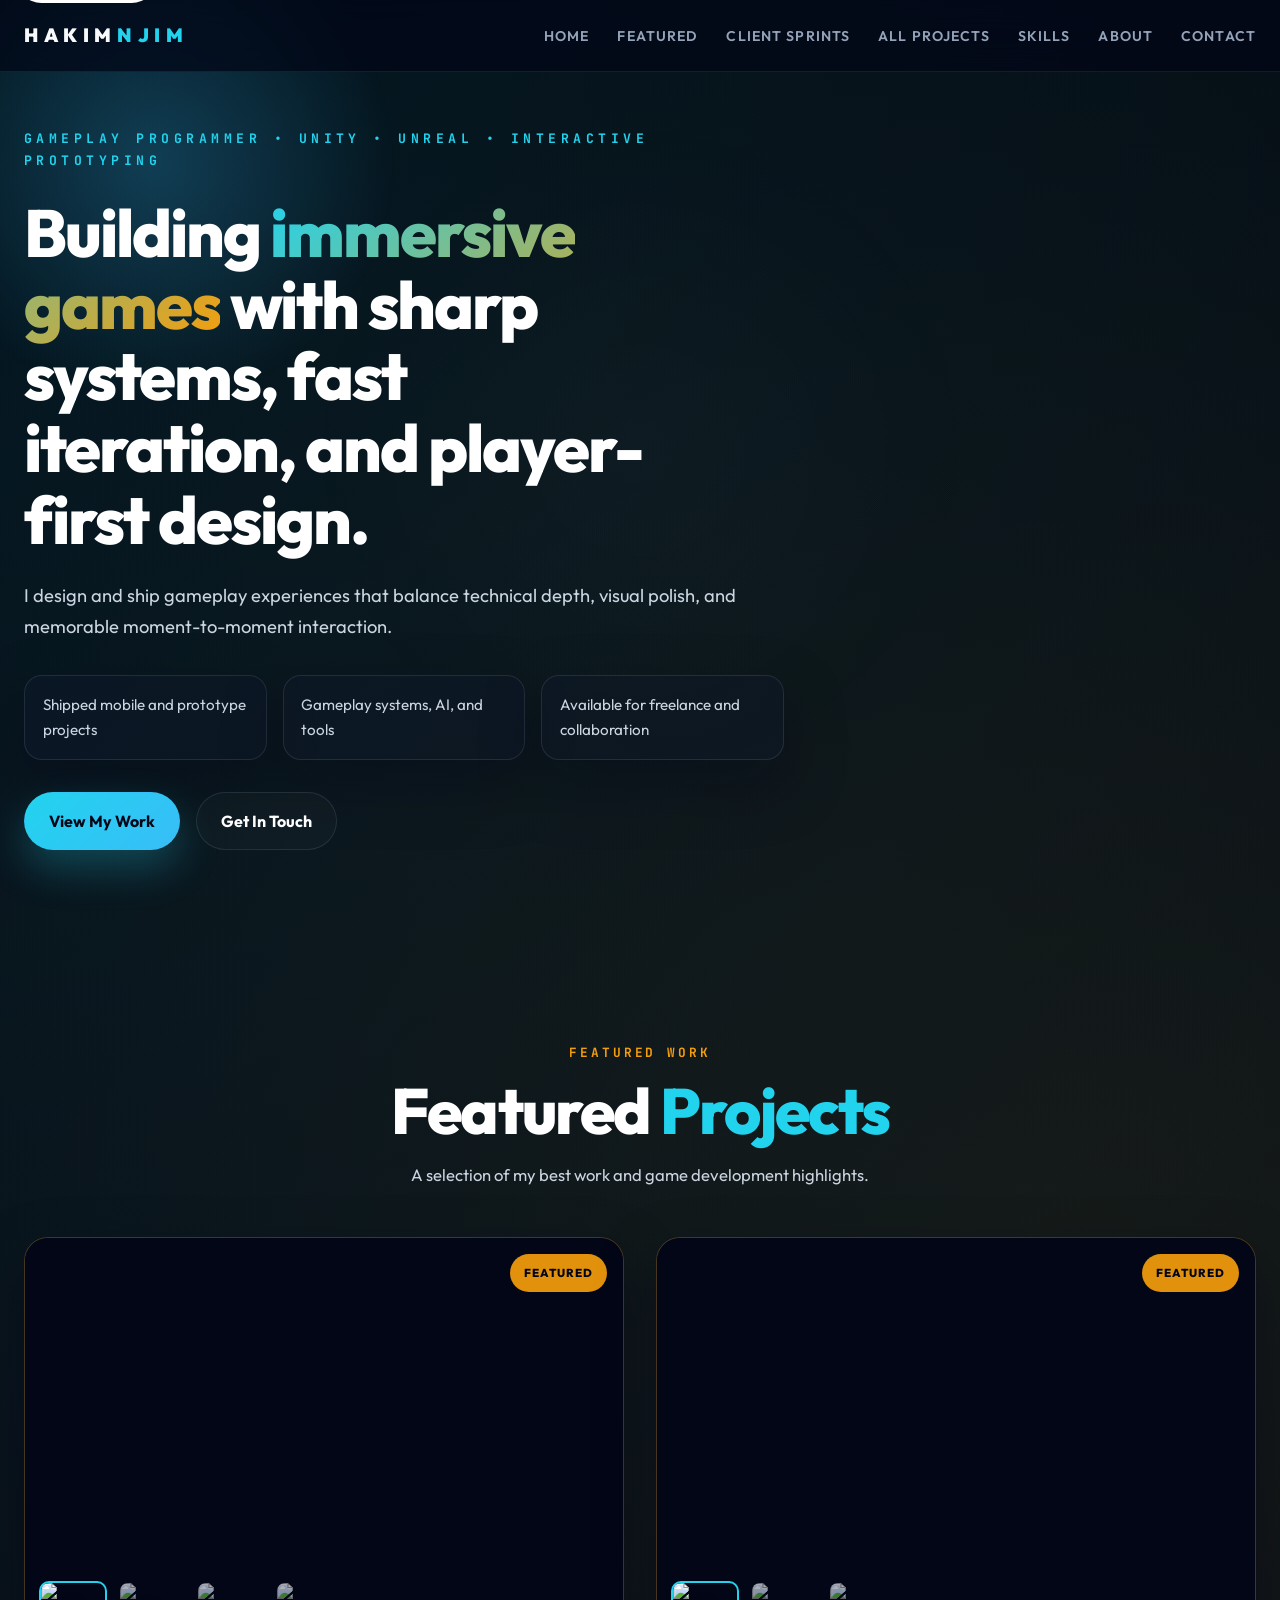
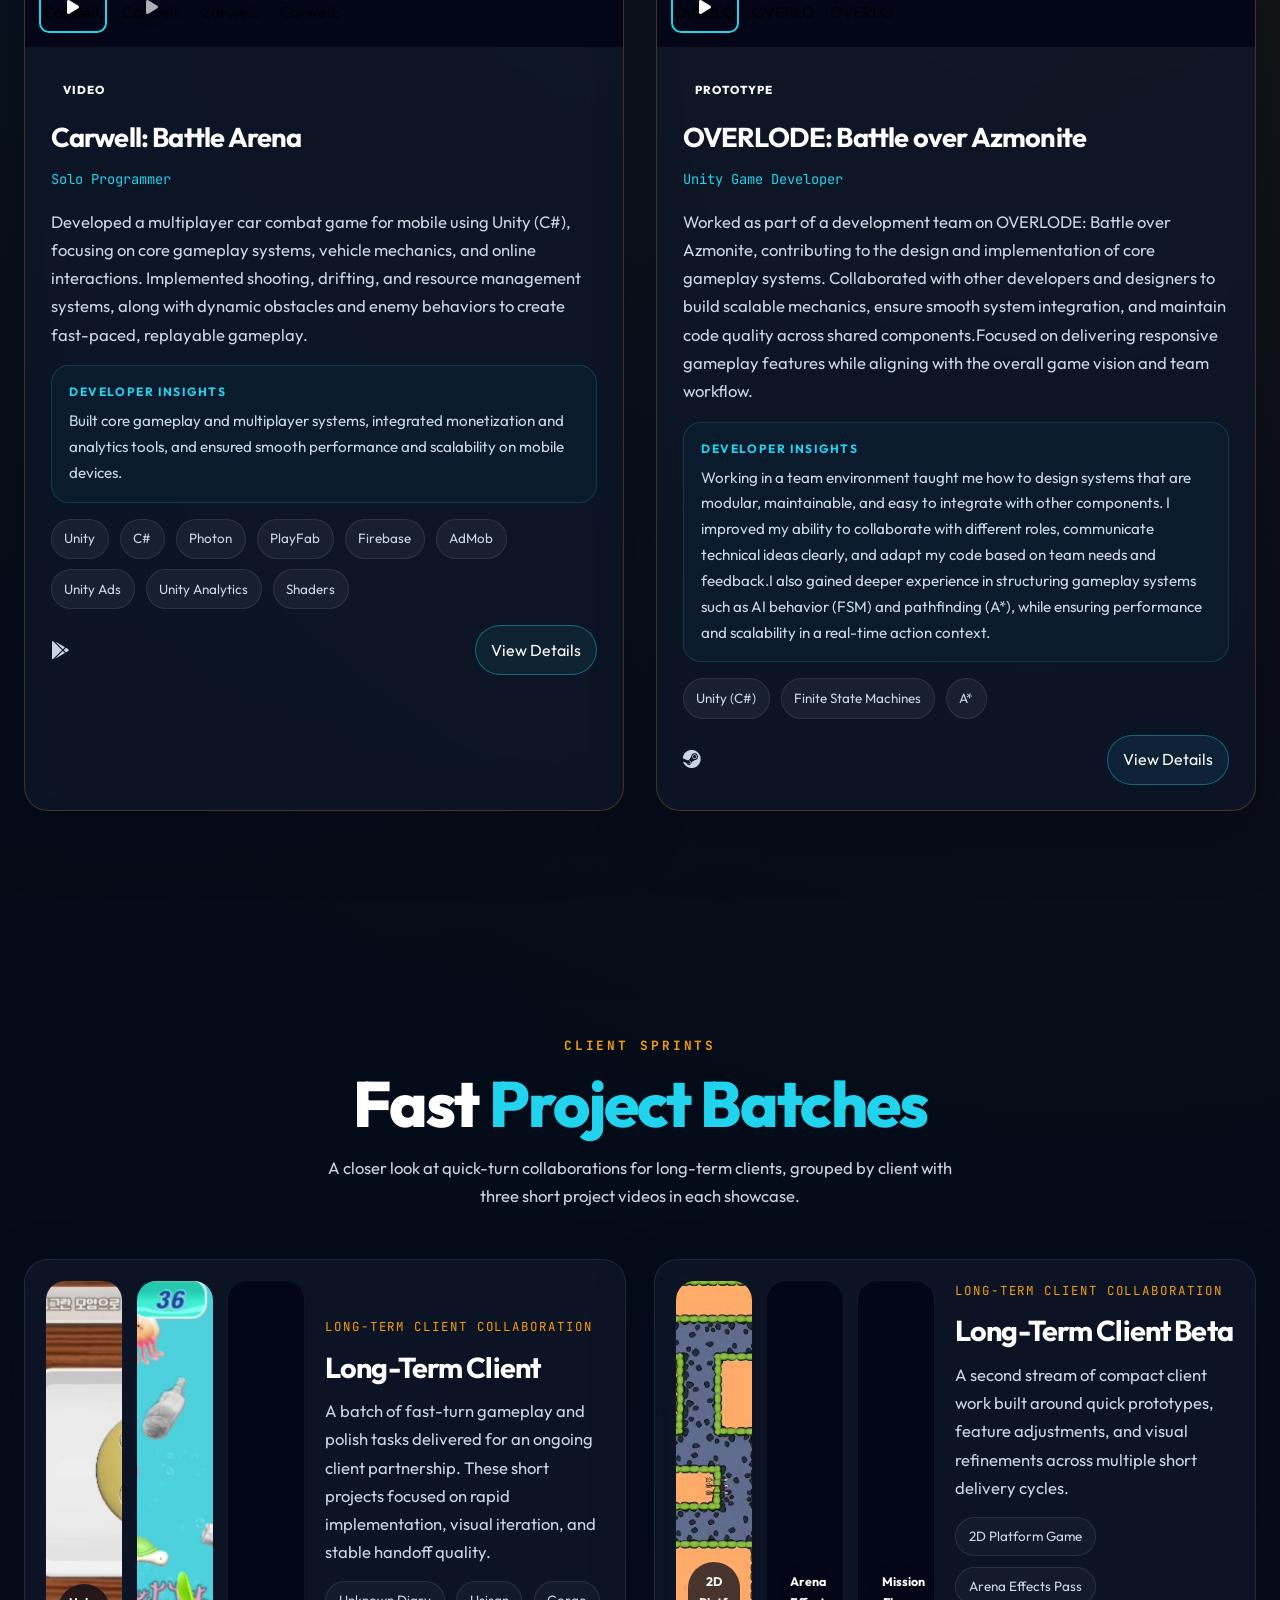
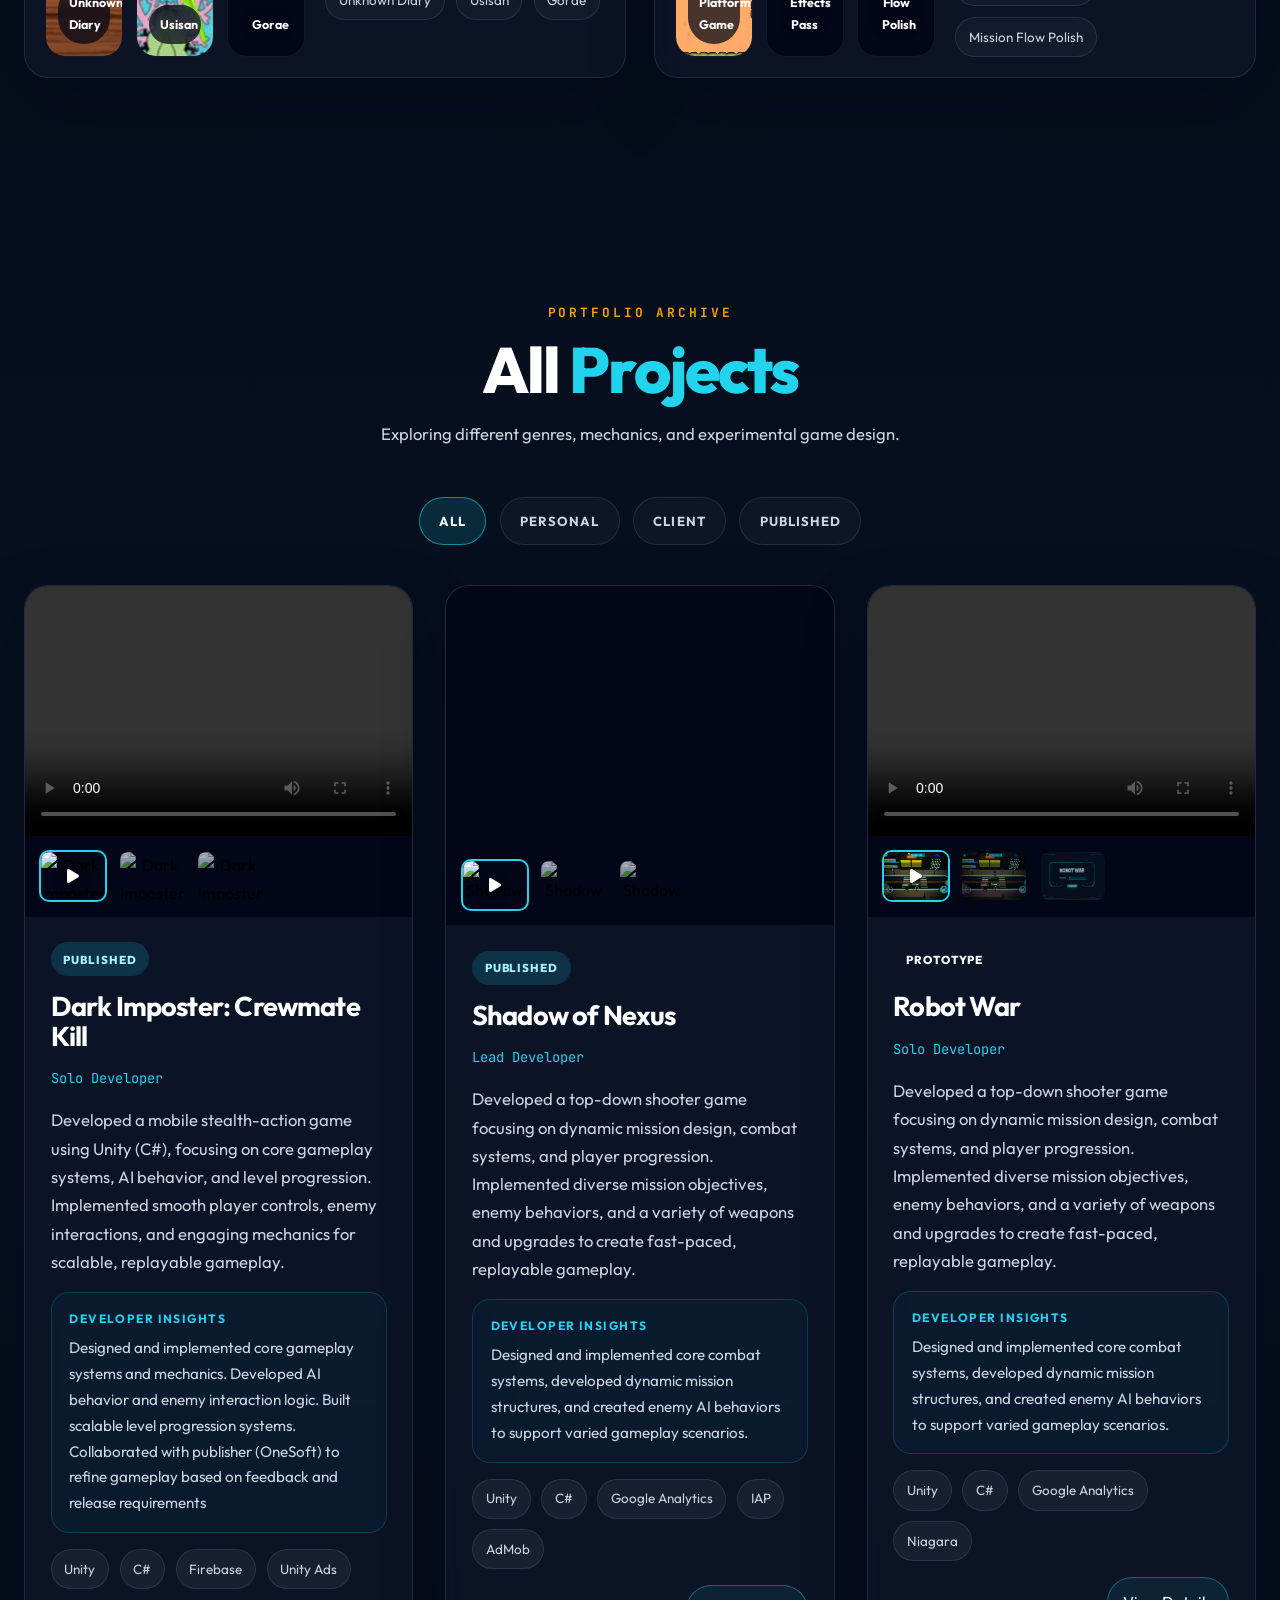
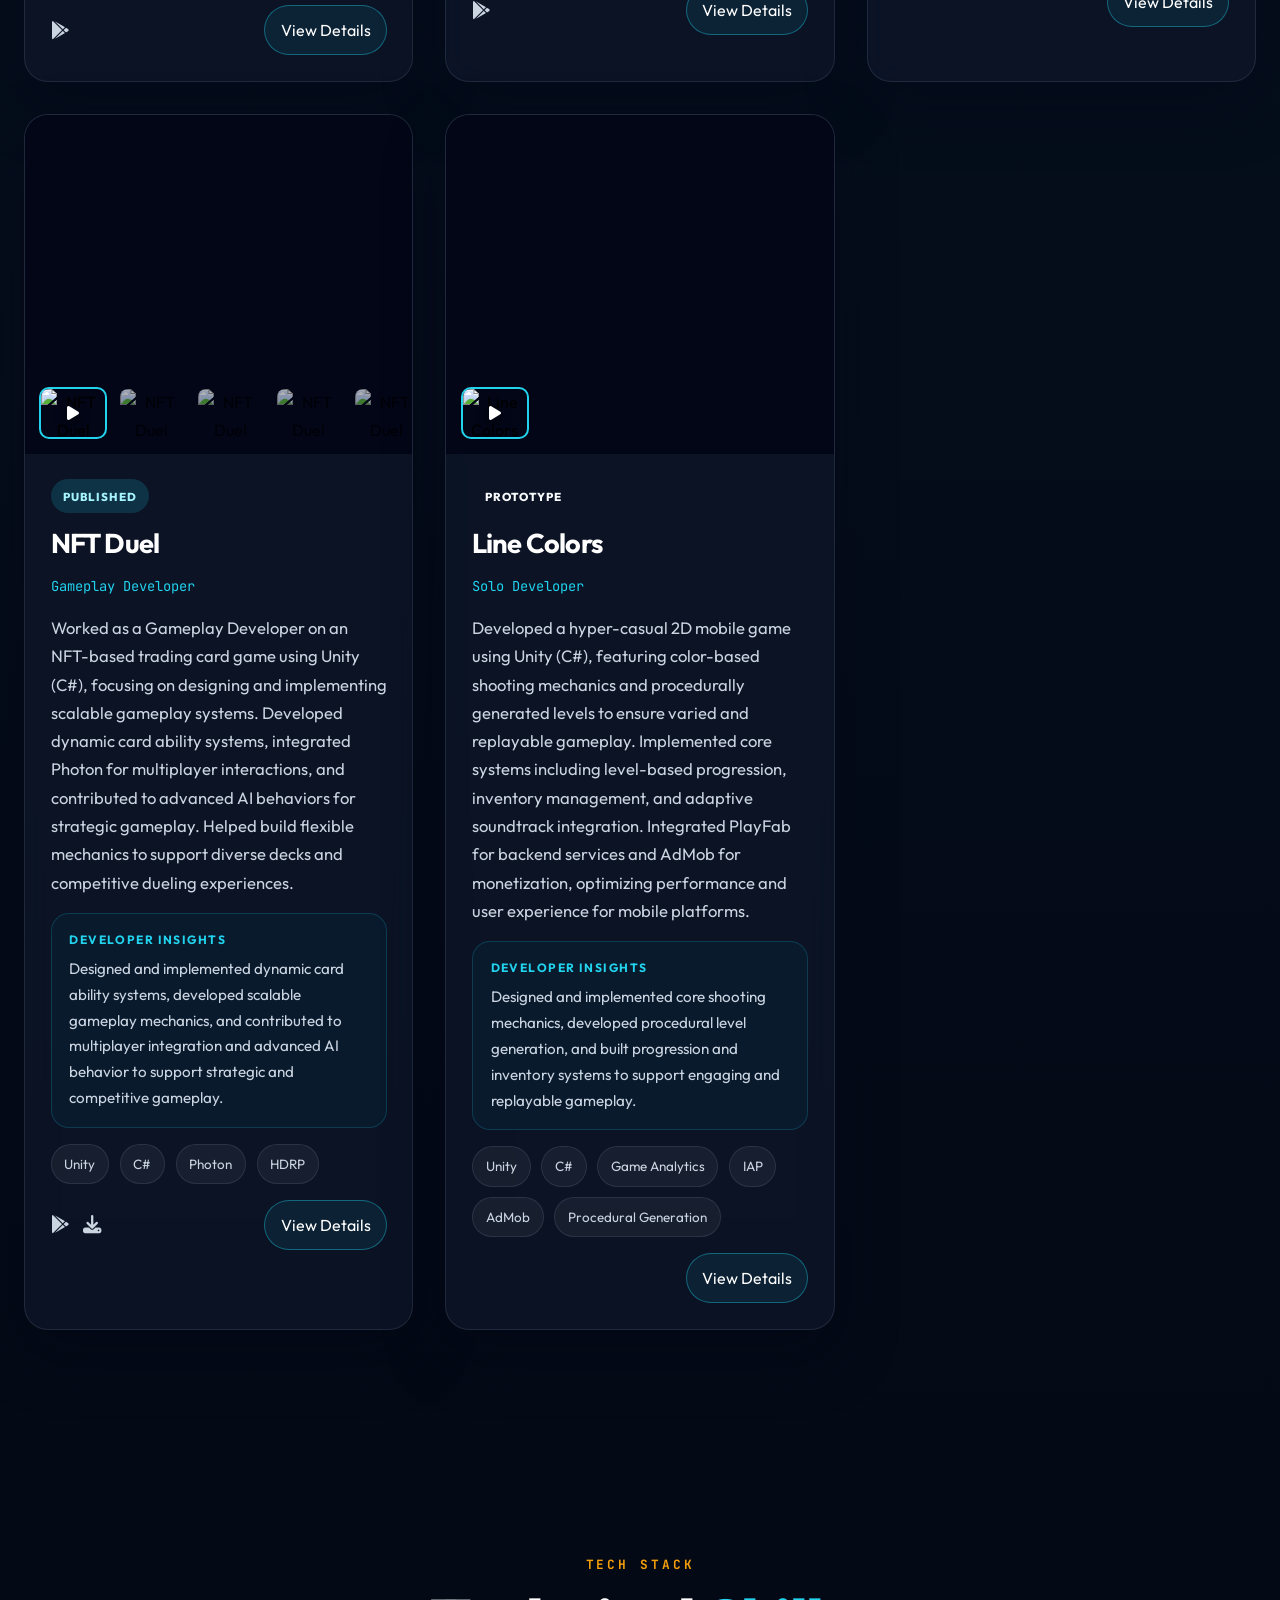
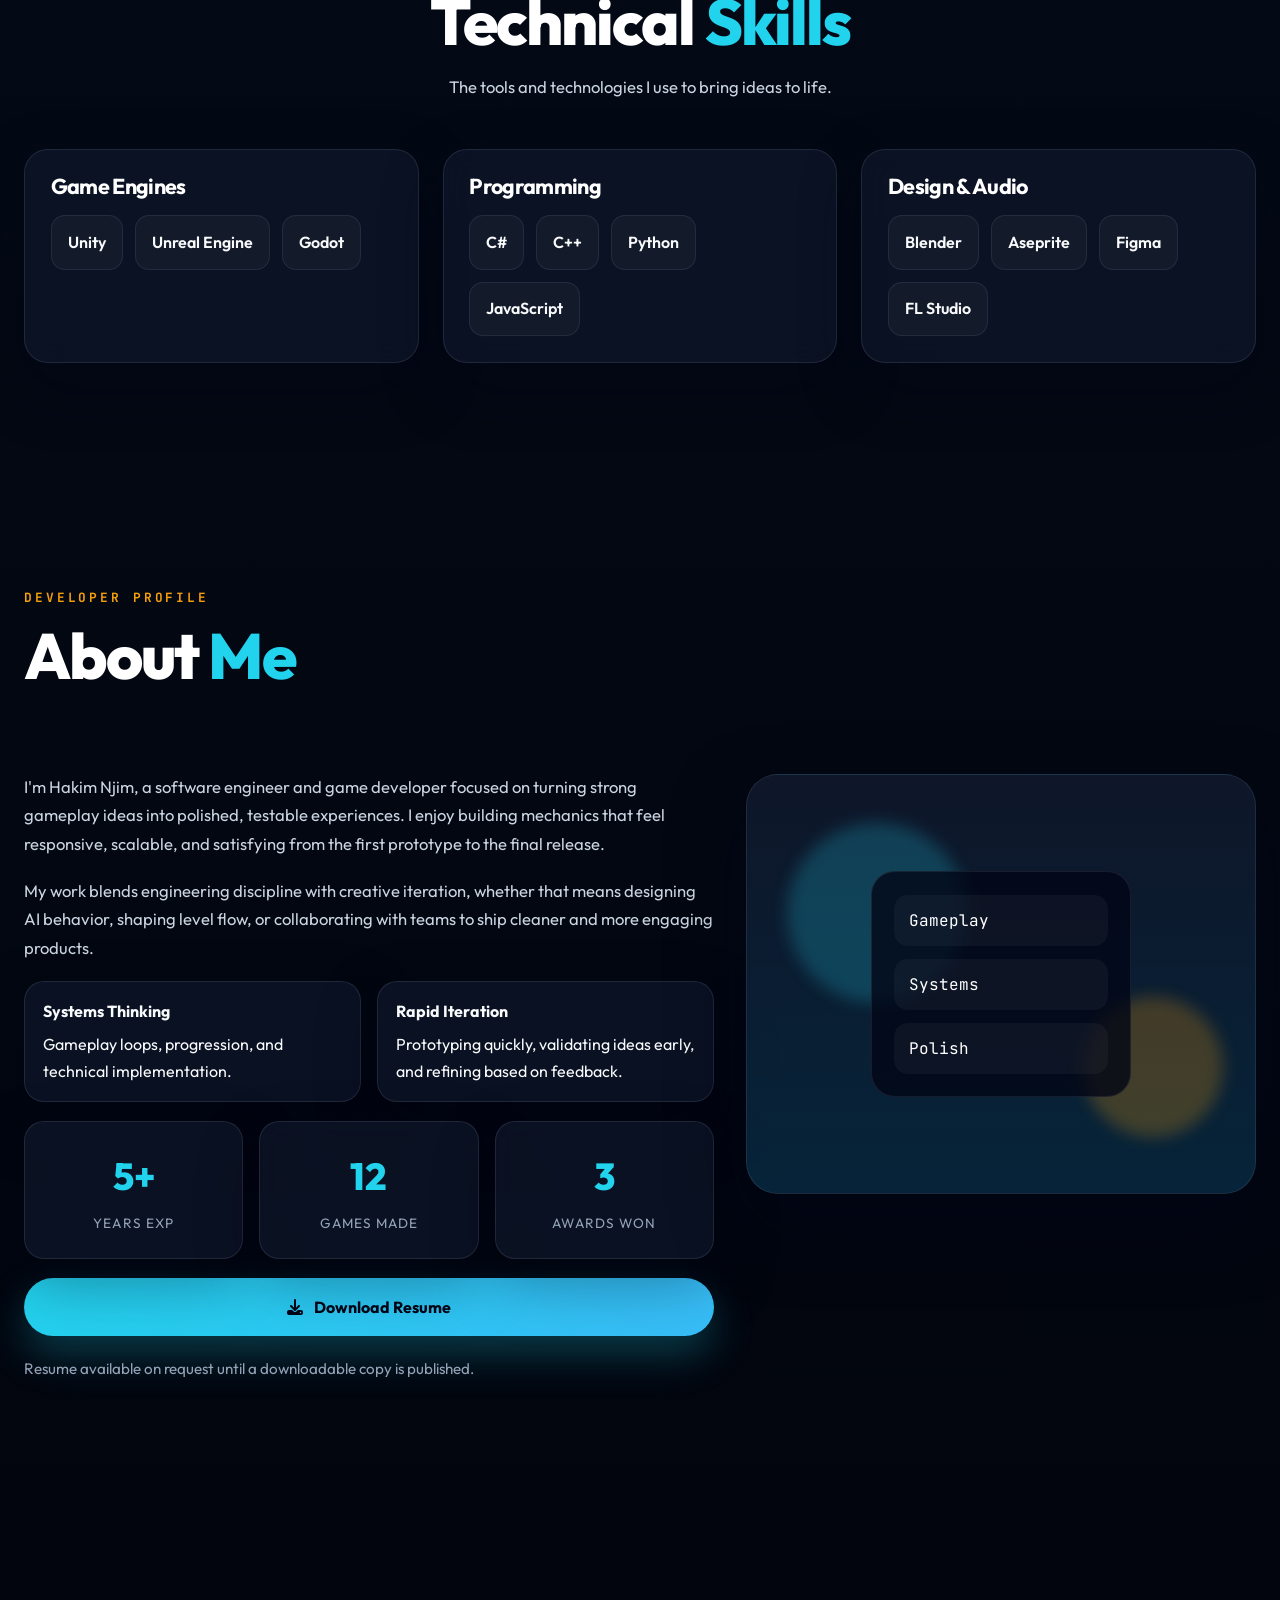
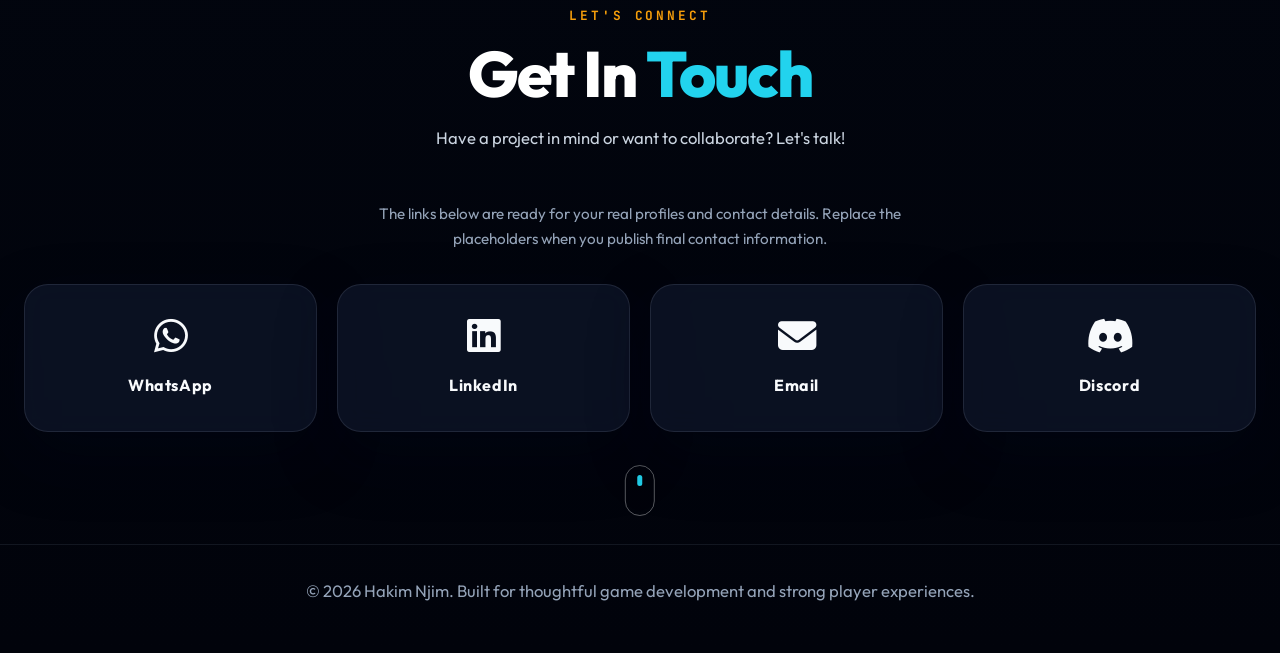
==== index.html @ 31997319 "update" ====
<!DOCTYPE html>
<html lang="en">
<head>
    <meta charset="UTF-8">
    <meta name="viewport" content="width=device-width, initial-scale=1.0">
    <meta name="description" content="Portfolio of Hakim Njim, a game developer building immersive gameplay systems, polished prototypes, and shipped interactive experiences.">
    <meta name="keywords" content="Hakim Njim, game developer, Unity developer, Unreal developer, gameplay programmer, indie game portfolio">
    <meta name="author" content="Hakim Njim">
    <meta name="robots" content="index, follow">
    <meta name="theme-color" content="#020617">
    <link rel="canonical" href="https://hakimnjim.github.io/">
    <meta property="og:type" content="website">
    <meta property="og:title" content="Hakim Njim | Game Developer Portfolio">
    <meta property="og:description" content="Explore featured games, technical skills, and interactive projects built by Hakim Njim.">
    <meta property="og:url" content="https://hakimnjim.github.io/">
    <meta property="og:site_name" content="Hakim Njim Portfolio">
    <meta name="twitter:card" content="summary_large_image">
    <meta name="twitter:title" content="Hakim Njim | Game Developer Portfolio">
    <meta name="twitter:description" content="Game development portfolio featuring shipped projects, technical skills, and gameplay-focused work.">
    <title>Hakim Njim | Game Developer Portfolio</title>

    <link rel="preconnect" href="https://fonts.googleapis.com">
    <link rel="preconnect" href="https://fonts.gstatic.com" crossorigin>
    <link href="https://fonts.googleapis.com/css2?family=Outfit:wght@300;400;600;800&family=JetBrains+Mono:wght@400;700&display=swap" rel="stylesheet">
    <link rel="stylesheet" href="https://cdnjs.cloudflare.com/ajax/libs/font-awesome/6.4.0/css/all.min.css">
    <link rel="stylesheet" href="style.css">
</head>
<body class="dark-theme">
    <a href="#main-content" class="skip-link">Skip to content</a>

    <header class="site-header">
        <nav class="navbar" aria-label="Primary">
            <div class="container">
                <a href="#hero" class="logo" aria-label="Hakim Njim home">HAKIM<span>NJIM</span></a>
                <ul class="nav-links" id="primary-navigation">
                    <li><a href="#hero">Home</a></li>
                <li><a href="#featured">Featured</a></li>
                <li><a href="#small-projects">Client Sprints</a></li>
                <li><a href="#projects">All Projects</a></li>
                <li><a href="#skills">Skills</a></li>
                <li><a href="#about">About</a></li>
                    <li><a href="#contact">Contact</a></li>
                </ul>
                <button class="menu-toggle" type="button" aria-expanded="false" aria-controls="primary-navigation" aria-label="Toggle navigation">
                    <i class="fas fa-bars"></i>
                </button>
            </div>
        </nav>
    </header>

    <main id="main-content">
        <section id="hero" class="hero-section" aria-labelledby="hero-title">
            <div class="container">
                <div class="hero-content">
                    <p class="subtitle">Gameplay Programmer • Unity • Unreal • Interactive Prototyping</p>
                    <h1 id="hero-title" class="title">Building <span class="highlight">immersive games</span> with sharp systems, fast iteration, and player-first design.</h1>
                    <p class="description">I design and ship gameplay experiences that balance technical depth, visual polish, and memorable moment-to-moment interaction.</p>
                    <ul class="hero-meta" aria-label="Quick highlights">
                        <li>Shipped mobile and prototype projects</li>
                        <li>Gameplay systems, AI, and tools</li>
                        <li>Available for freelance and collaboration</li>
                    </ul>
                    <div class="hero-btns">
                        <a href="#projects" class="btn btn-primary">View My Work</a>
                        <a href="#contact" class="btn btn-secondary">Get In Touch</a>
                    </div>
                </div>
            </div>
            <div class="scroll-indicator" aria-hidden="true">
                <div class="mouse"></div>
            </div>
        </section>

        <section id="featured" class="featured-section section-padding" aria-labelledby="featured-title">
            <div class="container">
                <div class="section-header">
                    <p class="section-kicker">Featured Work</p>
                    <h2 id="featured-title" class="section-title">Featured <span>Projects</span></h2>
                    <p class="section-subtitle">A selection of my best work and game development highlights.</p>
                </div>
                <div id="featured-container" class="projects-grid" aria-live="polite">
                    <!-- Featured projects will be rendered here by JS -->
                </div>
            </div>
        </section>

        <section id="small-projects" class="small-projects-section section-padding" aria-labelledby="small-projects-title">
            <div class="container">
                <div class="section-header">
                    <p class="section-kicker">Client Sprints</p>
                    <h2 id="small-projects-title" class="section-title">Fast <span>Project Batches</span></h2>
                    <p class="section-subtitle">A closer look at quick-turn collaborations for long-term clients, grouped by client with three short project videos in each showcase.</p>
                </div>
                <div id="small-projects-container" class="small-projects-grid" aria-live="polite">
                    <!-- Small project groups will be rendered here by JS -->
                </div>
            </div>
        </section>

        <section id="projects" class="all-projects-section section-padding" aria-labelledby="projects-title">
            <div class="container">
                <div class="section-header">
                    <p class="section-kicker">Portfolio Archive</p>
                    <h2 id="projects-title" class="section-title">All <span>Projects</span></h2>
                    <p class="section-subtitle">Exploring different genres, mechanics, and experimental game design.</p>
                </div>

                <div class="filter-controls" role="toolbar" aria-label="Project filters">
                    <button class="filter-btn active" type="button" data-filter="all" aria-pressed="true">All</button>
                    <button class="filter-btn" type="button" data-filter="personal" aria-pressed="false">Personal</button>
                    <button class="filter-btn" type="button" data-filter="client" aria-pressed="false">Client</button>
                    <button class="filter-btn" type="button" data-filter="published" aria-pressed="false">Published</button>
                </div>

                <div id="all-projects-container" class="projects-grid" aria-live="polite">
                    <!-- All projects will be rendered here by JS -->
                </div>
            </div>
        </section>

        <section id="skills" class="skills-section section-padding" aria-labelledby="skills-title">
            <div class="container">
                <div class="section-header">
                    <p class="section-kicker">Tech Stack</p>
                    <h2 id="skills-title" class="section-title">Technical <span>Skills</span></h2>
                    <p class="section-subtitle">The tools and technologies I use to bring ideas to life.</p>
                </div>
                <div class="skills-grid">
                    <div class="skill-category">
                        <h3>Game Engines</h3>
                        <div class="skill-items">
                            <div class="skill-item">Unity</div>
                            <div class="skill-item">Unreal Engine</div>
                            <div class="skill-item">Godot</div>
                        </div>
                    </div>
                    <div class="skill-category">
                        <h3>Programming</h3>
                        <div class="skill-items">
                            <div class="skill-item">C#</div>
                            <div class="skill-item">C++</div>
                            <div class="skill-item">Python</div>
                            <div class="skill-item">JavaScript</div>
                        </div>
                    </div>
                    <div class="skill-category">
                        <h3>Design & Audio</h3>
                        <div class="skill-items">
                            <div class="skill-item">Blender</div>
                            <div class="skill-item">Aseprite</div>
                            <div class="skill-item">Figma</div>
                            <div class="skill-item">FL Studio</div>
                        </div>
                    </div>
                </div>
            </div>
        </section>

        <section id="about" class="about-section section-padding" aria-labelledby="about-title">
            <div class="container">
                <div class="about-wrapper">
                    <div class="about-content">
                        <div class="section-header left-align">
                            <p class="section-kicker">Developer Profile</p>
                            <h2 id="about-title" class="section-title">About <span>Me</span></h2>
                        </div>
                        <p>I'm Hakim Njim, a software engineer and game developer focused on turning strong gameplay ideas into polished, testable experiences. I enjoy building mechanics that feel responsive, scalable, and satisfying from the first prototype to the final release.</p>
                        <p>My work blends engineering discipline with creative iteration, whether that means designing AI behavior, shaping level flow, or collaborating with teams to ship cleaner and more engaging products.</p>
                        <div class="about-highlights" aria-label="Core strengths">
                            <div class="about-highlight">
                                <strong>Systems Thinking</strong>
                                <span>Gameplay loops, progression, and technical implementation.</span>
                            </div>
                            <div class="about-highlight">
                                <strong>Rapid Iteration</strong>
                                <span>Prototyping quickly, validating ideas early, and refining based on feedback.</span>
                            </div>
                        </div>
                        <div class="about-stats">
                            <div class="stat-item">
                                <span class="stat-number">5+</span>
                                <span class="stat-label">Years Exp</span>
                            </div>
                            <div class="stat-item">
                                <span class="stat-number">12</span>
                                <span class="stat-label">Games Made</span>
                            </div>
                            <div class="stat-item">
                                <span class="stat-number">3</span>
                                <span class="stat-label">Awards Won</span>
                            </div>
                        </div>
                        <a href="#contact" class="btn btn-primary resume-btn">
                            <i class="fas fa-download"></i> Download Resume
                        </a>
                        <p class="resume-note">Resume available on request until a downloadable copy is published.</p>
                    </div>
                    <div class="about-image">
                        <div class="image-frame">
                            <div class="placeholder-img" role="img" aria-label="Abstract illustration representing Hakim Njim's game development process">
                                <div class="placeholder-orb orb-one"></div>
                                <div class="placeholder-orb orb-two"></div>
                                <div class="placeholder-panel">
                                    <span>Gameplay</span>
                                    <span>Systems</span>
                                    <span>Polish</span>
                                </div>
                            </div>
                        </div>
                    </div>
                </div>
            </div>
        </section>

        <section id="contact" class="contact-section section-padding" aria-labelledby="contact-title">
            <div class="container">
                <div class="section-header">
                    <p class="section-kicker">Let's Connect</p>
                    <h2 id="contact-title" class="section-title">Get In <span>Touch</span></h2>
                    <p class="section-subtitle">Have a project in mind or want to collaborate? Let's talk!</p>
                </div>
                <p class="contact-intro">The links below are ready for your real profiles and contact details. Replace the placeholders when you publish final contact information.</p>
                <div class="contact-links">
                    <a href="https://wa.me/yournumber" target="_blank" rel="noopener noreferrer" class="contact-card whatsapp" aria-label="Open WhatsApp profile placeholder">
                        <i class="fab fa-whatsapp"></i>
                        <span>WhatsApp</span>
                    </a>
                    <a href="https://linkedin.com/in/yourusername" target="_blank" rel="noopener noreferrer" class="contact-card linkedin" aria-label="Open LinkedIn profile placeholder">
                        <i class="fab fa-linkedin"></i>
                        <span>LinkedIn</span>
                    </a>
                    <a href="mailto:your.email@example.com" class="contact-card email" aria-label="Send email to placeholder address">
                        <i class="fas fa-envelope"></i>
                        <span>Email</span>
                    </a>
                    <a href="https://discordapp.com/users/yourid" target="_blank" rel="noopener noreferrer" class="contact-card discord" aria-label="Open Discord profile placeholder">
                        <i class="fab fa-discord"></i>
                        <span>Discord</span>
                    </a>
                </div>
            </div>
        </section>
    </main>

    <footer class="footer">
        <div class="container">
            <p>&copy; 2026 Hakim Njim. Built for thoughtful game development and strong player experiences.</p>
        </div>
    </footer>

    <script type="application/ld+json">
        {
            "@context": "https://schema.org",
            "@type": "Person",
            "name": "Hakim Njim",
            "jobTitle": "Game Developer",
            "url": "https://hakimnjim.github.io/",
            "knowsAbout": [
                "Game Development",
                "Gameplay Programming",
                "Unity",
                "Unreal Engine",
                "Prototyping"
            ]
        }
    </script>
    <script src="script.js"></script>
</body>
</html>
---- style.css ----
:root {
    --bg-color: #020617;
    --bg-elevated: rgba(15, 23, 42, 0.88);
    --surface-color: rgba(15, 23, 42, 0.72);
    --surface-strong: rgba(30, 41, 59, 0.82);
    --card-border: rgba(148, 163, 184, 0.16);
    --text-primary: #f8fafc;
    --text-secondary: #cbd5e1;
    --text-muted: #94a3b8;
    --accent-blue: #38bdf8;
    --accent-cyan: #22d3ee;
    --accent-gold: #f59e0b;
    --shadow-soft: 0 24px 60px rgba(2, 6, 23, 0.35);
    --shadow-strong: 0 30px 70px rgba(2, 6, 23, 0.55);
    --transition: all 0.35s ease;
    --card-radius: 24px;
    --content-width: 1240px;
}

* {
    margin: 0;
    padding: 0;
    box-sizing: border-box;
}

html {
    scroll-behavior: smooth;
    font-size: 16px;
}

body {
    font-family: "Outfit", sans-serif;
    color: var(--text-primary);
    background:
        radial-gradient(circle at top left, rgba(34, 211, 238, 0.1), transparent 30%),
        radial-gradient(circle at 85% 15%, rgba(245, 158, 11, 0.08), transparent 20%),
        linear-gradient(180deg, #01030b 0%, #06101f 46%, #01030b 100%);
    line-height: 1.7;
    overflow-x: hidden;
    -webkit-font-smoothing: antialiased;
    position: relative;
}

body::before {
    content: "";
    position: fixed;
    inset: 0;
    background:
        radial-gradient(circle at var(--mouse-x, 12%) var(--mouse-y, 18%), rgba(56, 189, 248, 0.24), transparent 18%),
        radial-gradient(circle at center, rgba(255, 255, 255, 0.02), transparent 45%);
    pointer-events: none;
    z-index: 0;
    transition: background 0.12s ease-out;
}

.site-header,
main,
.footer {
    position: relative;
    z-index: 1;
}

a,
button,
.project-card,
.contact-card {
    cursor: pointer;
}

img,
video {
    display: block;
    max-width: 100%;
}

button,
input,
textarea,
select {
    font: inherit;
}

a {
    color: inherit;
}

.skip-link {
    position: absolute;
    left: 1rem;
    top: -3rem;
    padding: 0.75rem 1rem;
    border-radius: 999px;
    background: #ffffff;
    color: #020617;
    text-decoration: none;
    font-weight: 700;
    z-index: 2000;
    transition: top 0.2s ease;
}

.skip-link:focus {
    top: 1rem;
}

.container {
    width: min(var(--content-width), calc(100% - 3rem));
    margin: 0 auto;
}

.navbar .container,
.hero-content,
.project-links,
.about-highlights {
    display: flex;
}

.navbar .container {
    align-items: center;
    justify-content: space-between;
    gap: 2rem;
}

h1,
h2,
h3,
h4 {
    color: #ffffff;
    line-height: 1.08;
    letter-spacing: -0.03em;
}

h1,
h2 {
    font-weight: 800;
}

h3,
h4 {
    font-weight: 700;
}

p {
    color: var(--text-secondary);
    font-size: 1.04rem;
}

.site-header {
    position: relative;
    z-index: 1000;
}

.navbar {
    position: fixed;
    inset: 0 0 auto;
    padding: 1.2rem 0;
    background: rgba(2, 6, 23, 0.72);
    backdrop-filter: blur(18px);
    border-bottom: 1px solid rgba(148, 163, 184, 0.12);
    transition: var(--transition);
}

.logo {
    text-decoration: none;
    font-size: 1.2rem;
    font-weight: 900;
    letter-spacing: 0.35rem;
    text-transform: uppercase;
}

.logo span {
    color: var(--accent-cyan);
}

.nav-links {
    list-style: none;
    display: flex;
    align-items: center;
    gap: 1.75rem;
}

.nav-links a {
    text-decoration: none;
    font-size: 0.88rem;
    font-weight: 600;
    text-transform: uppercase;
    letter-spacing: 0.08em;
    color: var(--text-muted);
    transition: var(--transition);
}

.nav-links a:hover,
.nav-links a:focus-visible {
    color: #ffffff;
}

.menu-toggle {
    display: none;
    border: 0;
    background: transparent;
    color: #ffffff;
    font-size: 1.3rem;
}

.section-padding {
    padding: 7rem 0;
}

.hero-section {
    min-height: 100vh;
    display: flex;
    align-items: center;
    padding: 8rem 0 5rem;
}

.hero-content {
    max-width: 760px;
    flex-direction: column;
    gap: 1.5rem;
}

.subtitle {
    font-family: "JetBrains Mono", monospace;
    font-size: 0.82rem;
    font-weight: 700;
    text-transform: uppercase;
    letter-spacing: 0.28rem;
    color: var(--accent-cyan);
}

.title {
    font-size: clamp(2.35rem, 5.2vw, 4.4rem);
    max-width: 14ch;
}

.highlight {
    background: linear-gradient(135deg, var(--accent-cyan), var(--accent-gold));
    -webkit-background-clip: text;
    -webkit-text-fill-color: transparent;
}

.description {
    max-width: 60ch;
    font-size: 1.15rem;
}

.hero-meta {
    display: grid;
    grid-template-columns: repeat(3, minmax(0, 1fr));
    gap: 1rem;
    list-style: none;
    margin-top: 0.5rem;
}

.hero-meta li {
    padding: 1rem 1.1rem;
    border-radius: 18px;
    border: 1px solid var(--card-border);
    background: rgba(15, 23, 42, 0.52);
    color: var(--text-secondary);
    font-size: 0.95rem;
    box-shadow: var(--shadow-soft);
}

.hero-btns {
    display: flex;
    flex-wrap: wrap;
    gap: 1rem;
    margin-top: 0.5rem;
}

.btn {
    display: inline-flex;
    align-items: center;
    justify-content: center;
    gap: 0.65rem;
    min-height: 3.25rem;
    padding: 0.9rem 1.5rem;
    border-radius: 999px;
    border: 1px solid transparent;
    text-decoration: none;
    font-weight: 700;
    transition: var(--transition);
}

.btn:hover,
.btn:focus-visible {
    transform: translateY(-2px);
}

.btn-primary {
    background: linear-gradient(135deg, var(--accent-cyan), var(--accent-blue));
    color: #020617;
    box-shadow: 0 18px 40px rgba(34, 211, 238, 0.26);
}

.btn-secondary {
    background: rgba(255, 255, 255, 0.02);
    border-color: var(--card-border);
    color: #ffffff;
}

.scroll-indicator {
    position: absolute;
    left: 50%;
    bottom: 1.75rem;
    transform: translateX(-50%);
}

.mouse {
    width: 1.9rem;
    height: 3.2rem;
    border: 1px solid rgba(255, 255, 255, 0.35);
    border-radius: 999px;
    position: relative;
}

.mouse::after {
    content: "";
    position: absolute;
    top: 0.6rem;
    left: 50%;
    width: 0.32rem;
    height: 0.65rem;
    border-radius: 999px;
    background: var(--accent-cyan);
    transform: translateX(-50%);
    animation: scrollPulse 1.8s infinite;
}

@keyframes scrollPulse {
    0% { opacity: 0; transform: translate(-50%, 0); }
    30% { opacity: 1; }
    100% { opacity: 0; transform: translate(-50%, 1rem); }
}

.section-header {
    max-width: 760px;
    margin: 0 auto 3rem;
    text-align: center;
}

.left-align {
    margin-left: 0;
    margin-right: 0;
    text-align: left;
}

.section-kicker {
    margin-bottom: 0.75rem;
    font-family: "JetBrains Mono", monospace;
    color: var(--accent-gold);
    text-transform: uppercase;
    letter-spacing: 0.18rem;
    font-size: 0.8rem;
    font-weight: 700;
}

.section-title {
    font-size: clamp(2.3rem, 5vw, 4rem);
    margin-bottom: 1rem;
}

.section-title span {
    color: var(--accent-cyan);
}

.section-subtitle,
.contact-intro,
.resume-note {
    max-width: 60ch;
    margin: 0 auto;
}

.left-align .section-subtitle,
.left-align .section-kicker {
    margin-left: 0;
}

.filter-controls {
    display: flex;
    flex-wrap: wrap;
    justify-content: center;
    gap: 0.85rem;
    margin-bottom: 2.5rem;
}

.filter-btn {
    border: 1px solid var(--card-border);
    border-radius: 999px;
    padding: 0.75rem 1.2rem;
    background: rgba(255, 255, 255, 0.03);
    color: var(--text-secondary);
    text-transform: uppercase;
    letter-spacing: 0.08em;
    font-size: 0.82rem;
    font-weight: 700;
    transition: var(--transition);
}

.filter-btn:hover,
.filter-btn:focus-visible,
.filter-btn.active {
    background: rgba(34, 211, 238, 0.14);
    border-color: rgba(34, 211, 238, 0.55);
    color: #ffffff;
}

.projects-grid {
    display: grid;
    grid-template-columns: repeat(auto-fit, minmax(300px, 1fr));
    gap: 2rem;
}

.small-projects-grid {
    display: grid;
    grid-template-columns: repeat(2, minmax(0, 1fr));
    gap: 1.75rem;
}

.project-card,
.small-project-card,
.skill-category,
.contact-card,
.stat-item,
.about-highlight {
    border: 1px solid var(--card-border);
    background: var(--surface-color);
    backdrop-filter: blur(14px);
    box-shadow: var(--shadow-soft);
}

.project-card {
    position: relative;
    border-radius: var(--card-radius);
    overflow: hidden;
    transition: var(--transition);
}

.small-project-card {
    display: grid;
    grid-template-columns: minmax(0, 1.2fr) minmax(280px, 0.8fr);
    gap: 1.25rem;
    padding: 1.25rem;
    border-radius: var(--card-radius);
    transition: var(--transition);
}

.small-project-card:hover {
    transform: translateY(-4px);
    box-shadow: var(--shadow-strong);
}

.small-project-media-grid {
    display: grid;
    grid-template-columns: repeat(3, minmax(0, 1fr));
    gap: 0.85rem;
}

.small-project-video-shell {
    position: relative;
    min-height: 280px;
    border-radius: 20px;
    overflow: hidden;
    background: #020617;
    border: 1px solid rgba(148, 163, 184, 0.1);
}

.small-project-video {
    width: 100%;
    height: 100%;
    object-fit: cover;
}

.small-project-video-title {
    position: absolute;
    left: 0.75rem;
    right: 0.75rem;
    bottom: 0.75rem;
    padding: 0.55rem 0.7rem;
    border-radius: 999px;
    background: rgba(2, 6, 23, 0.72);
    color: #ffffff;
    font-size: 0.78rem;
    font-weight: 700;
    text-align: center;
    backdrop-filter: blur(8px);
}

.small-project-video-placeholder {
    display: grid;
    place-items: center;
    color: var(--text-muted);
    padding: 1rem;
    text-align: center;
}

.small-project-copy {
    display: flex;
    flex-direction: column;
    justify-content: center;
    gap: 0.9rem;
}

.small-project-label {
    font-family: "JetBrains Mono", monospace;
    color: var(--accent-gold);
    font-size: 0.78rem;
    text-transform: uppercase;
    letter-spacing: 0.12rem;
}

.small-project-title {
    font-size: 1.8rem;
}

.small-project-description {
    color: var(--text-secondary);
}

.small-project-list {
    list-style: none;
    display: flex;
    flex-wrap: wrap;
    gap: 0.7rem;
}

.small-project-list li {
    padding: 0.45rem 0.8rem;
    border-radius: 999px;
    border: 1px solid rgba(148, 163, 184, 0.16);
    background: rgba(255, 255, 255, 0.03);
    color: var(--text-secondary);
    font-size: 0.84rem;
}

.project-card:hover {
    transform: translateY(-6px);
    box-shadow: var(--shadow-strong);
}

.project-viewer {
    background: #020617;
}

.main-display {
    position: relative;
    min-height: 250px;
    overflow: hidden;
}

.main-media-content {
    width: 100%;
    height: 100%;
    min-height: 250px;
    object-fit: cover;
    border: 0;
    transition: opacity 0.25s ease, transform 0.25s ease;
}

.media-strip {
    display: flex;
    gap: 0.65rem;
    padding: 0.9rem;
    overflow-x: auto;
    background: rgba(2, 6, 23, 0.72);
    scrollbar-width: none;
}

.media-strip::-webkit-scrollbar {
    display: none;
}

.thumb {
    position: relative;
    flex: 0 0 auto;
    width: 68px;
    height: 52px;
    padding: 0;
    border-radius: 10px;
    overflow: hidden;
    border: 2px solid transparent;
    background: transparent;
    opacity: 0.68;
    transition: var(--transition);
}

.thumb img {
    width: 100%;
    height: 100%;
    object-fit: cover;
}

.thumb:hover,
.thumb.active {
    opacity: 1;
    border-color: var(--accent-cyan);
}

.thumb-play-icon {
    position: absolute;
    inset: 50% auto auto 50%;
    transform: translate(-50%, -50%);
    color: #ffffff;
    text-shadow: 0 4px 12px rgba(0, 0, 0, 0.65);
}

.featured-badge,
.type-badge {
    display: inline-flex;
    align-items: center;
    justify-content: center;
    border-radius: 999px;
    text-transform: uppercase;
    letter-spacing: 0.08em;
    font-weight: 800;
}

.featured-badge {
    position: absolute;
    top: 1rem;
    right: 1rem;
    padding: 0.55rem 0.9rem;
    font-size: 0.72rem;
    background: rgba(245, 158, 11, 0.92);
    color: #020617;
}

.project-content {
    display: flex;
    flex-direction: column;
    gap: 1rem;
    padding: 1.6rem;
}

.type-badge {
    width: fit-content;
    padding: 0.45rem 0.8rem;
    font-size: 0.72rem;
}

.type-personal {
    color: #bfdbfe;
    background: rgba(59, 130, 246, 0.14);
}

.type-client {
    color: #fde68a;
    background: rgba(245, 158, 11, 0.16);
}

.type-published {
    color: #a5f3fc;
    background: rgba(34, 211, 238, 0.16);
}

.project-title {
    font-size: 1.7rem;
}

.project-role {
    font-family: "JetBrains Mono", monospace;
    font-size: 0.86rem;
    color: var(--accent-cyan);
}

.project-info {
    padding: 1rem 1.1rem;
    border-radius: 18px;
    border: 1px solid rgba(34, 211, 238, 0.18);
    background: rgba(8, 47, 73, 0.28);
}

.learned {
    font-size: 0.95rem;
}

.learned strong {
    display: block;
    margin-bottom: 0.35rem;
    font-size: 0.75rem;
    text-transform: uppercase;
    letter-spacing: 0.12em;
    color: var(--accent-cyan);
}

.project-tags {
    display: flex;
    flex-wrap: wrap;
    gap: 0.65rem;
}

.tag {
    padding: 0.48rem 0.8rem;
    border-radius: 999px;
    background: rgba(255, 255, 255, 0.05);
    border: 1px solid var(--card-border);
    color: var(--text-secondary);
    font-size: 0.84rem;
}

.project-links {
    align-items: center;
    justify-content: space-between;
    gap: 1rem;
    margin-top: auto;
}

.project-link-group {
    display: flex;
    align-items: center;
    gap: 0.9rem;
    flex-wrap: wrap;
}

.project-link {
    color: var(--text-secondary);
    font-size: 1.15rem;
}

.project-link:hover,
.project-link:focus-visible {
    color: #ffffff;
}

.btn-track-view {
    margin-left: auto;
    border: 1px solid rgba(34, 211, 238, 0.4);
    background: rgba(34, 211, 238, 0.08);
    color: #ffffff;
    border-radius: 999px;
    padding: 0.65rem 0.95rem;
}

.featured-card {
    border-color: rgba(245, 158, 11, 0.24);
}

.featured-card .main-display,
.featured-card .main-media-content {
    min-height: 320px;
}

.click-pulse {
    position: absolute;
    width: 180px;
    height: 180px;
    border-radius: 999px;
    background: radial-gradient(circle, rgba(34, 211, 238, 0.24), transparent 70%);
    transform: translate(-50%, -50%) scale(0);
    pointer-events: none;
    animation: clickPulse 0.5s ease-out forwards;
}

@keyframes clickPulse {
    to {
        opacity: 0;
        transform: translate(-50%, -50%) scale(1.8);
    }
}

.skills-grid,
.about-wrapper,
.contact-links,
.about-highlights {
    display: grid;
}

.skills-grid {
    grid-template-columns: repeat(auto-fit, minmax(250px, 1fr));
    gap: 1.5rem;
}

.skill-category {
    border-radius: var(--card-radius);
    padding: 1.6rem;
}

.skill-category h3 {
    margin-bottom: 1rem;
    font-size: 1.35rem;
}

.skill-items {
    display: flex;
    flex-wrap: wrap;
    gap: 0.75rem;
}

.skill-item {
    padding: 0.8rem 1rem;
    border-radius: 14px;
    background: rgba(255, 255, 255, 0.04);
    border: 1px solid rgba(148, 163, 184, 0.12);
    font-weight: 600;
}

.about-wrapper {
    grid-template-columns: minmax(0, 1.15fr) minmax(280px, 0.85fr);
    gap: 2rem;
    align-items: center;
}

.about-content {
    display: flex;
    flex-direction: column;
    gap: 1.2rem;
}

.about-highlights {
    grid-template-columns: repeat(2, minmax(0, 1fr));
    gap: 1rem;
}

.about-highlight {
    border-radius: 20px;
    padding: 1rem 1.1rem;
}

.about-highlight strong {
    display: block;
    margin-bottom: 0.35rem;
}

.about-stats {
    display: grid;
    grid-template-columns: repeat(3, minmax(0, 1fr));
    gap: 1rem;
}

.stat-item {
    border-radius: 20px;
    padding: 1.4rem 1rem;
    text-align: center;
}

.stat-number {
    display: block;
    font-size: 2.35rem;
    font-weight: 800;
    color: var(--accent-cyan);
}

.stat-label {
    font-size: 0.85rem;
    text-transform: uppercase;
    letter-spacing: 0.08em;
    color: var(--text-muted);
}

.resume-note,
.contact-intro {
    color: var(--text-muted);
    font-size: 0.95rem;
}

.resume-note {
    margin: 0;
}

.image-frame {
    position: relative;
    min-height: 420px;
    border-radius: 32px;
    border: 1px solid rgba(148, 163, 184, 0.14);
    background: linear-gradient(180deg, rgba(15, 23, 42, 0.96), rgba(8, 47, 73, 0.74));
    box-shadow: var(--shadow-strong);
    overflow: hidden;
}

.placeholder-img {
    position: absolute;
    inset: 0;
    display: grid;
    place-items: center;
}

.placeholder-orb {
    position: absolute;
    border-radius: 999px;
    filter: blur(8px);
}

.orb-one {
    width: 180px;
    height: 180px;
    top: 3rem;
    left: 2.5rem;
    background: rgba(34, 211, 238, 0.22);
}

.orb-two {
    width: 140px;
    height: 140px;
    right: 2rem;
    bottom: 3.5rem;
    background: rgba(245, 158, 11, 0.24);
}

.placeholder-panel {
    position: relative;
    z-index: 1;
    display: flex;
    flex-direction: column;
    gap: 0.8rem;
    width: min(100% - 3rem, 260px);
    padding: 1.4rem;
    border-radius: 24px;
    background: rgba(2, 6, 23, 0.78);
    border: 1px solid rgba(255, 255, 255, 0.08);
}

.placeholder-panel span {
    padding: 0.75rem 0.9rem;
    border-radius: 14px;
    background: rgba(255, 255, 255, 0.04);
    color: #ffffff;
    font-family: "JetBrains Mono", monospace;
}

.contact-intro {
    text-align: center;
    margin-bottom: 2rem;
}

.contact-links {
    grid-template-columns: repeat(auto-fit, minmax(220px, 1fr));
    gap: 1.25rem;
}

.contact-card {
    border-radius: var(--card-radius);
    padding: 2rem 1.3rem;
    text-align: center;
    text-decoration: none;
    transition: var(--transition);
}

.contact-card:hover,
.contact-card:focus-visible {
    transform: translateY(-4px);
    background: var(--surface-strong);
}

.contact-card i {
    display: block;
    margin-bottom: 1rem;
    font-size: 2.4rem;
}

.contact-card span {
    font-weight: 700;
    letter-spacing: 0.04em;
}

.footer {
    padding: 2rem 0 3rem;
    text-align: center;
    border-top: 1px solid rgba(148, 163, 184, 0.12);
}

.footer p {
    color: var(--text-muted);
}

.reveal {
    opacity: 0;
    transform: translateY(24px);
    transition: opacity 0.6s ease, transform 0.6s ease;
}

.reveal.active {
    opacity: 1;
    transform: none;
}

@media (max-width: 1024px) {
    .hero-meta,
    .about-highlights,
    .about-stats,
    .about-wrapper,
    .small-projects-grid,
    .small-project-card {
        grid-template-columns: 1fr;
    }

    .hero-section {
        min-height: auto;
        padding-top: 7rem;
    }

    .image-frame {
        min-height: 320px;
    }
}

@media (max-width: 768px) {
    .container {
        width: min(var(--content-width), calc(100% - 2rem));
    }

    .navbar {
        padding: 1rem 0;
    }

    .menu-toggle {
        display: inline-flex;
        align-items: center;
        justify-content: center;
    }

    .nav-links {
        display: none;
        position: absolute;
        top: calc(100% + 0.5rem);
        left: 1rem;
        right: 1rem;
        flex-direction: column;
        gap: 1rem;
        padding: 1.25rem;
        border-radius: 20px;
        background: rgba(2, 6, 23, 0.96);
        border: 1px solid rgba(148, 163, 184, 0.14);
        box-shadow: var(--shadow-strong);
    }

    .nav-links.active {
        display: flex;
    }

    .section-padding {
        padding: 5rem 0;
    }

    .hero-btns,
    .project-links {
        flex-direction: column;
        align-items: stretch;
    }

    .btn,
    .btn-track-view {
        width: 100%;
    }

    .filter-controls {
        justify-content: flex-start;
        overflow-x: auto;
        padding-bottom: 0.5rem;
    }

    .project-content,
    .small-project-card,
    .skill-category,
    .contact-card {
        padding: 1.25rem;
    }

    .small-project-media-grid {
        grid-template-columns: 1fr;
    }

    .small-project-video-shell {
        min-height: 220px;
    }

    .featured-card .main-display,
    .featured-card .main-media-content,
    .main-display,
    .main-media-content {
        min-height: 220px;
    }
}

@media (max-width: 480px) {
    .subtitle {
        letter-spacing: 0.16rem;
    }

    .hero-meta li,
    .about-highlight,
    .stat-item {
        padding: 0.95rem;
    }

    .thumb {
        width: 58px;
        height: 46px;
    }

    .image-frame {
        min-height: 280px;
    }
}
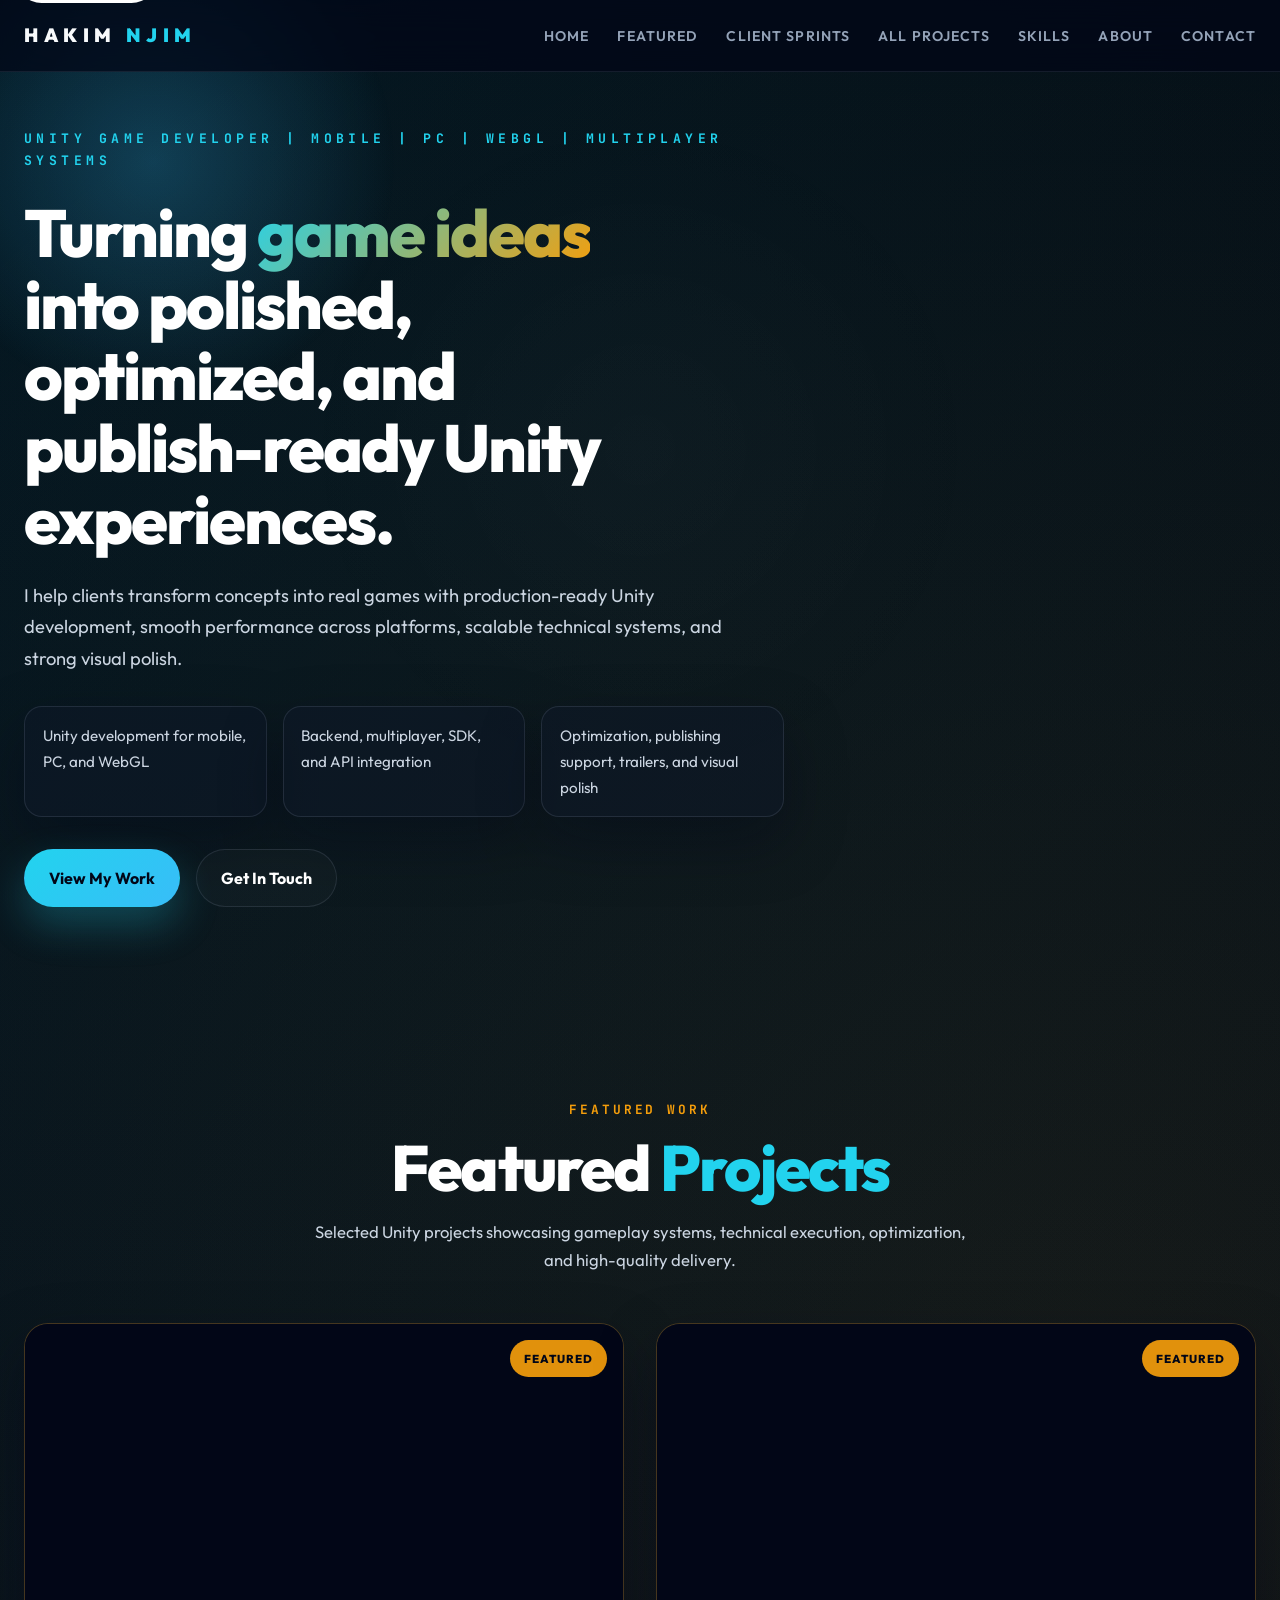
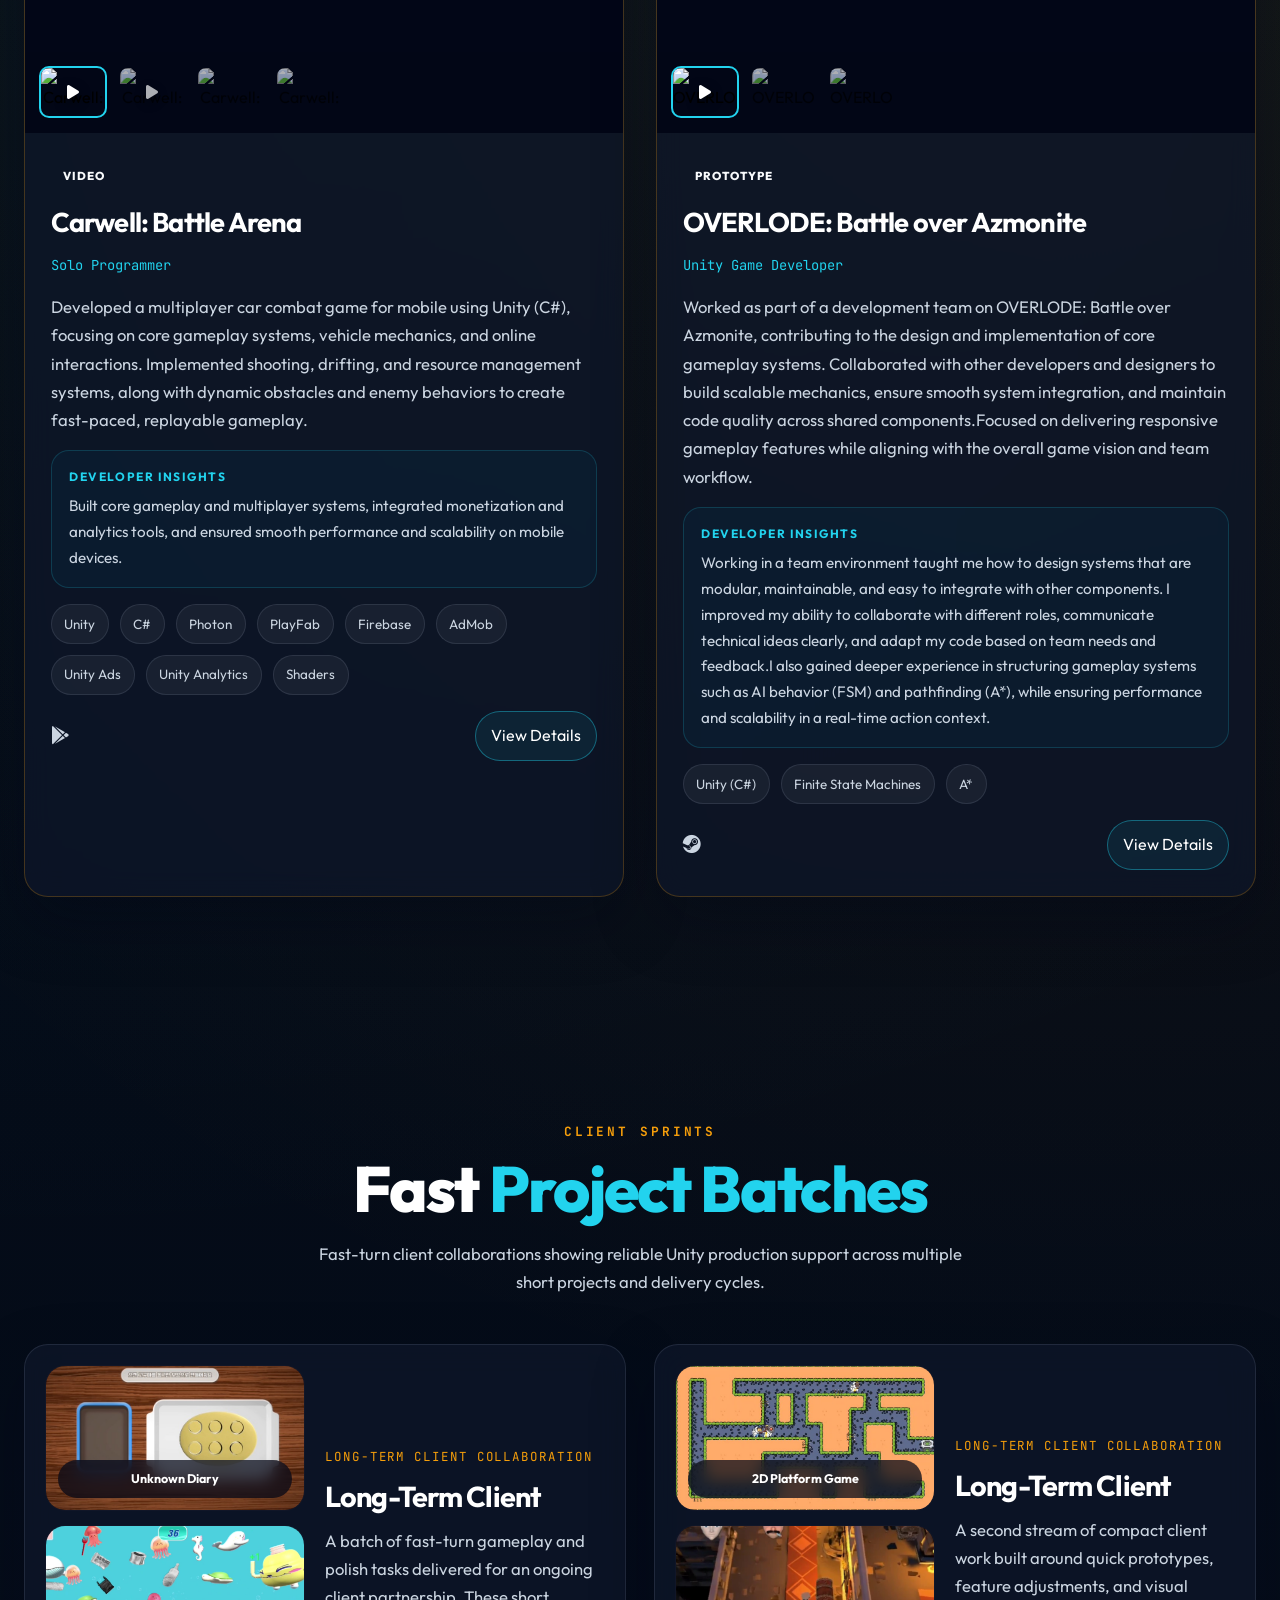
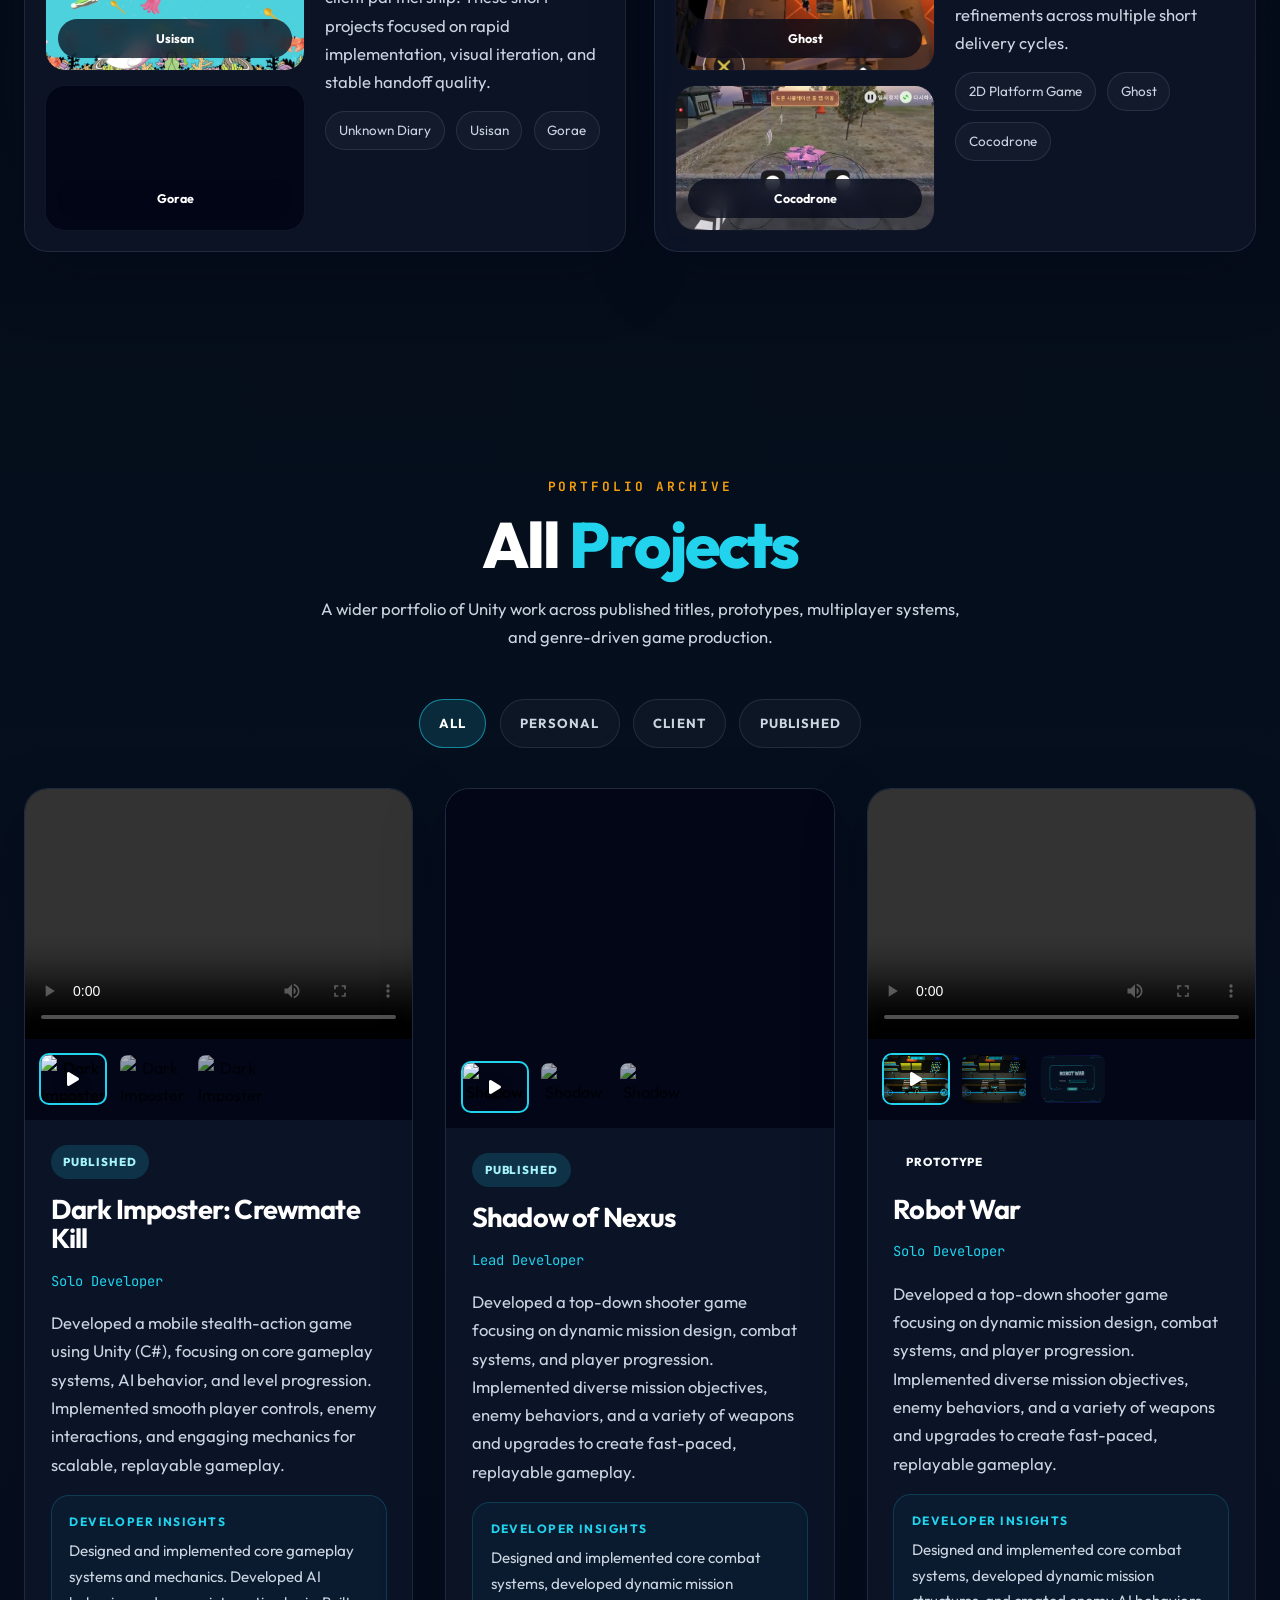
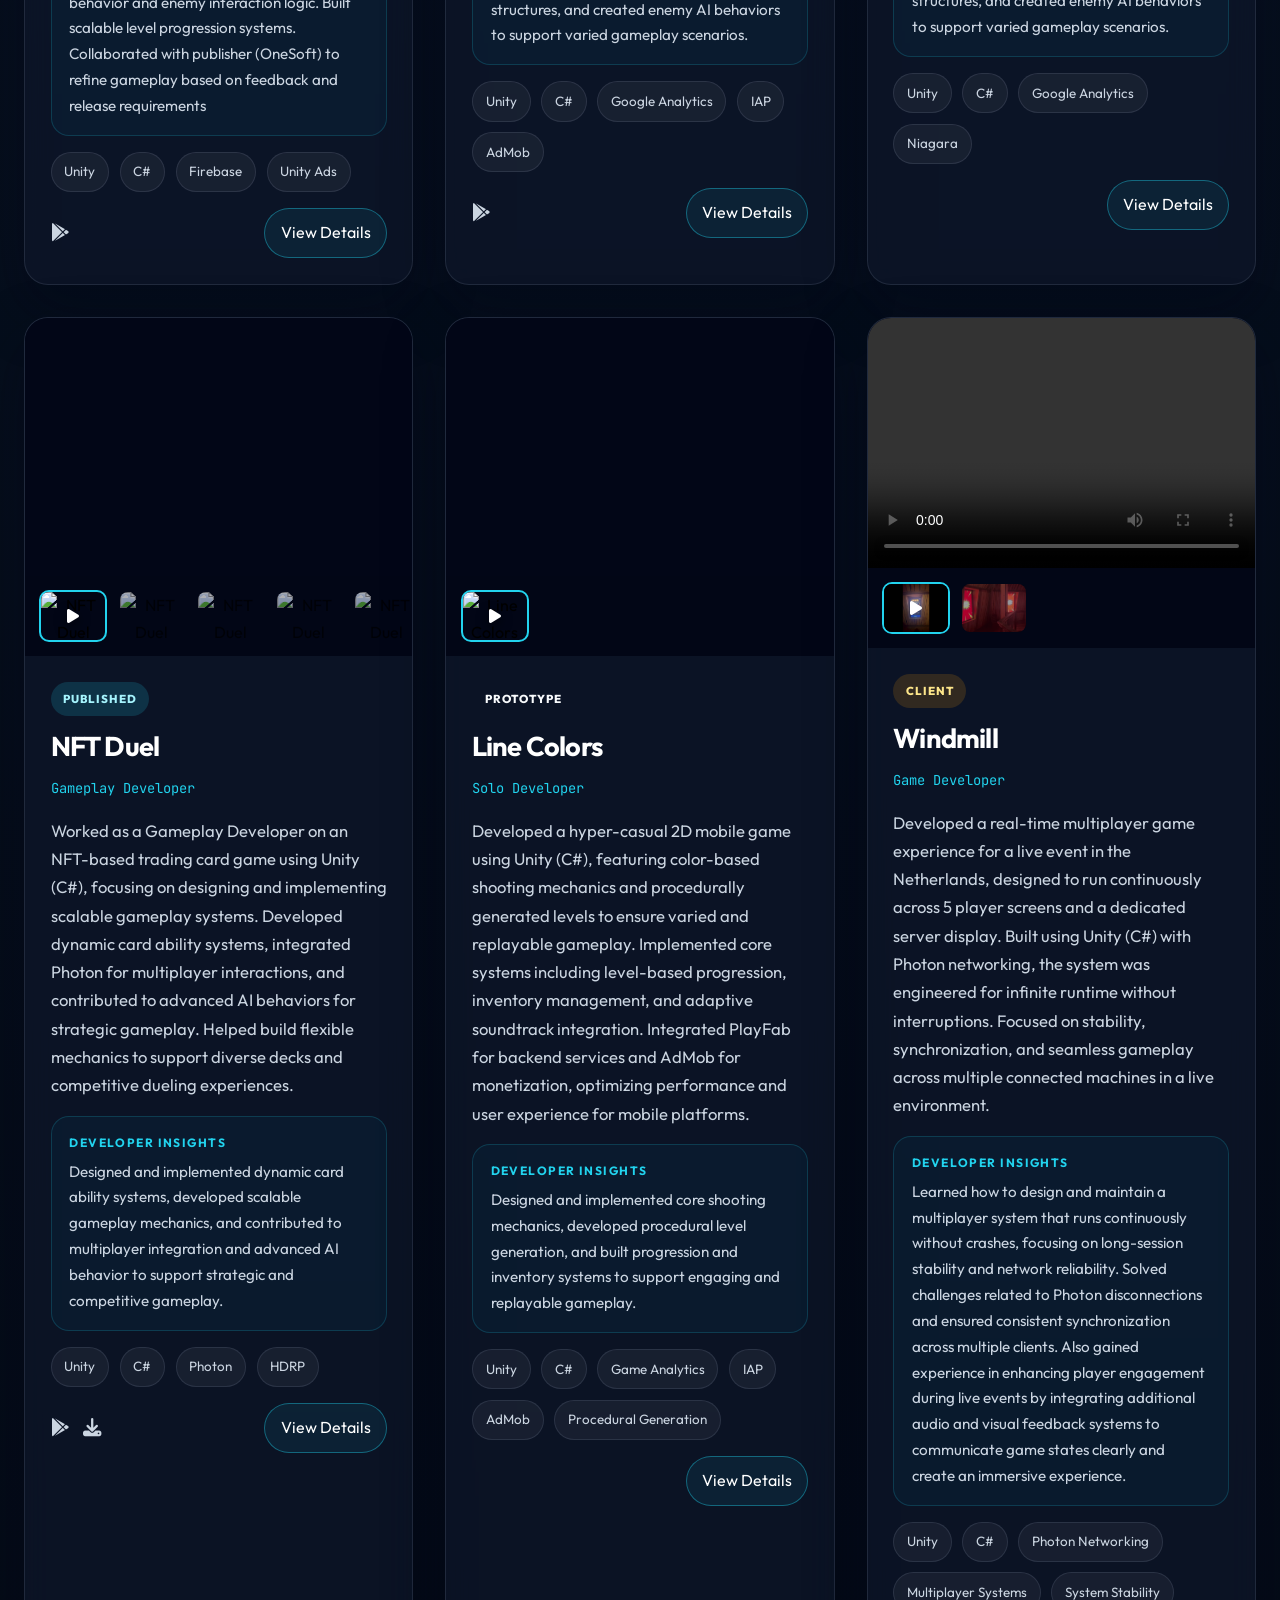
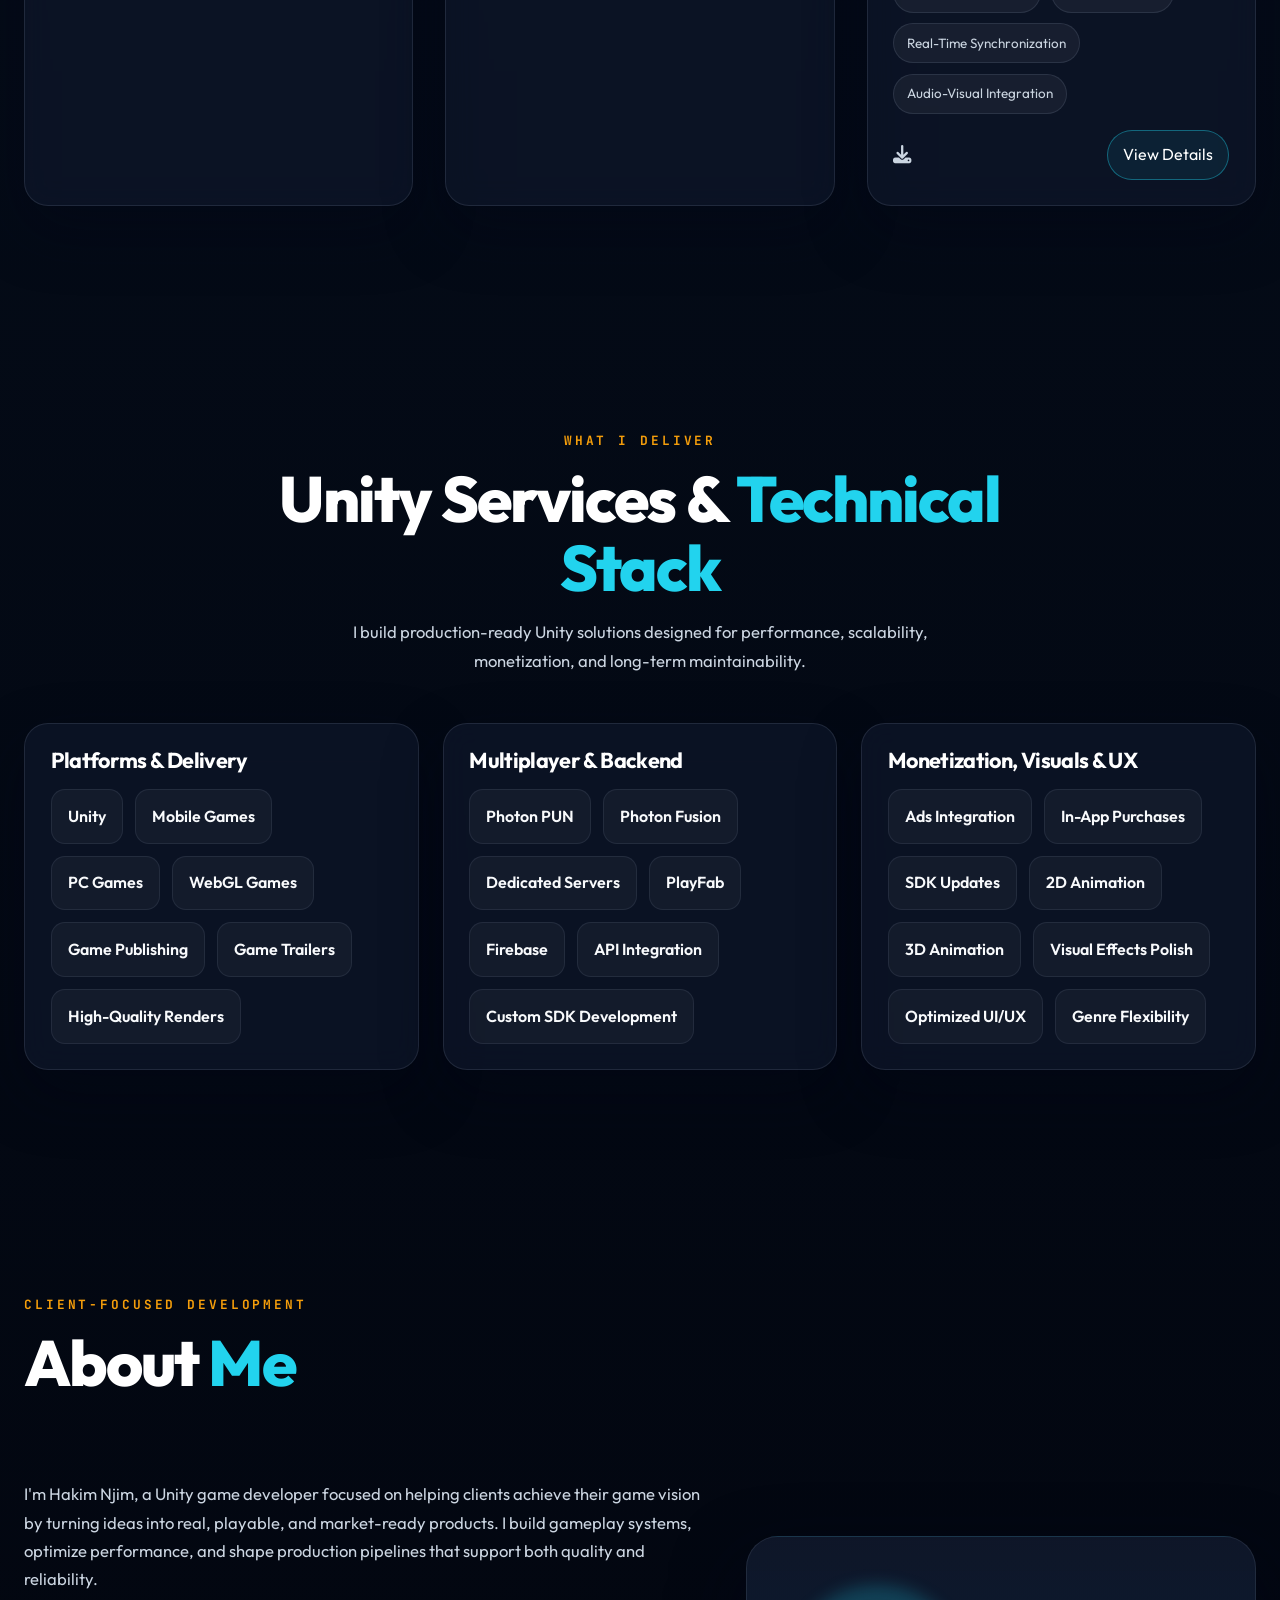
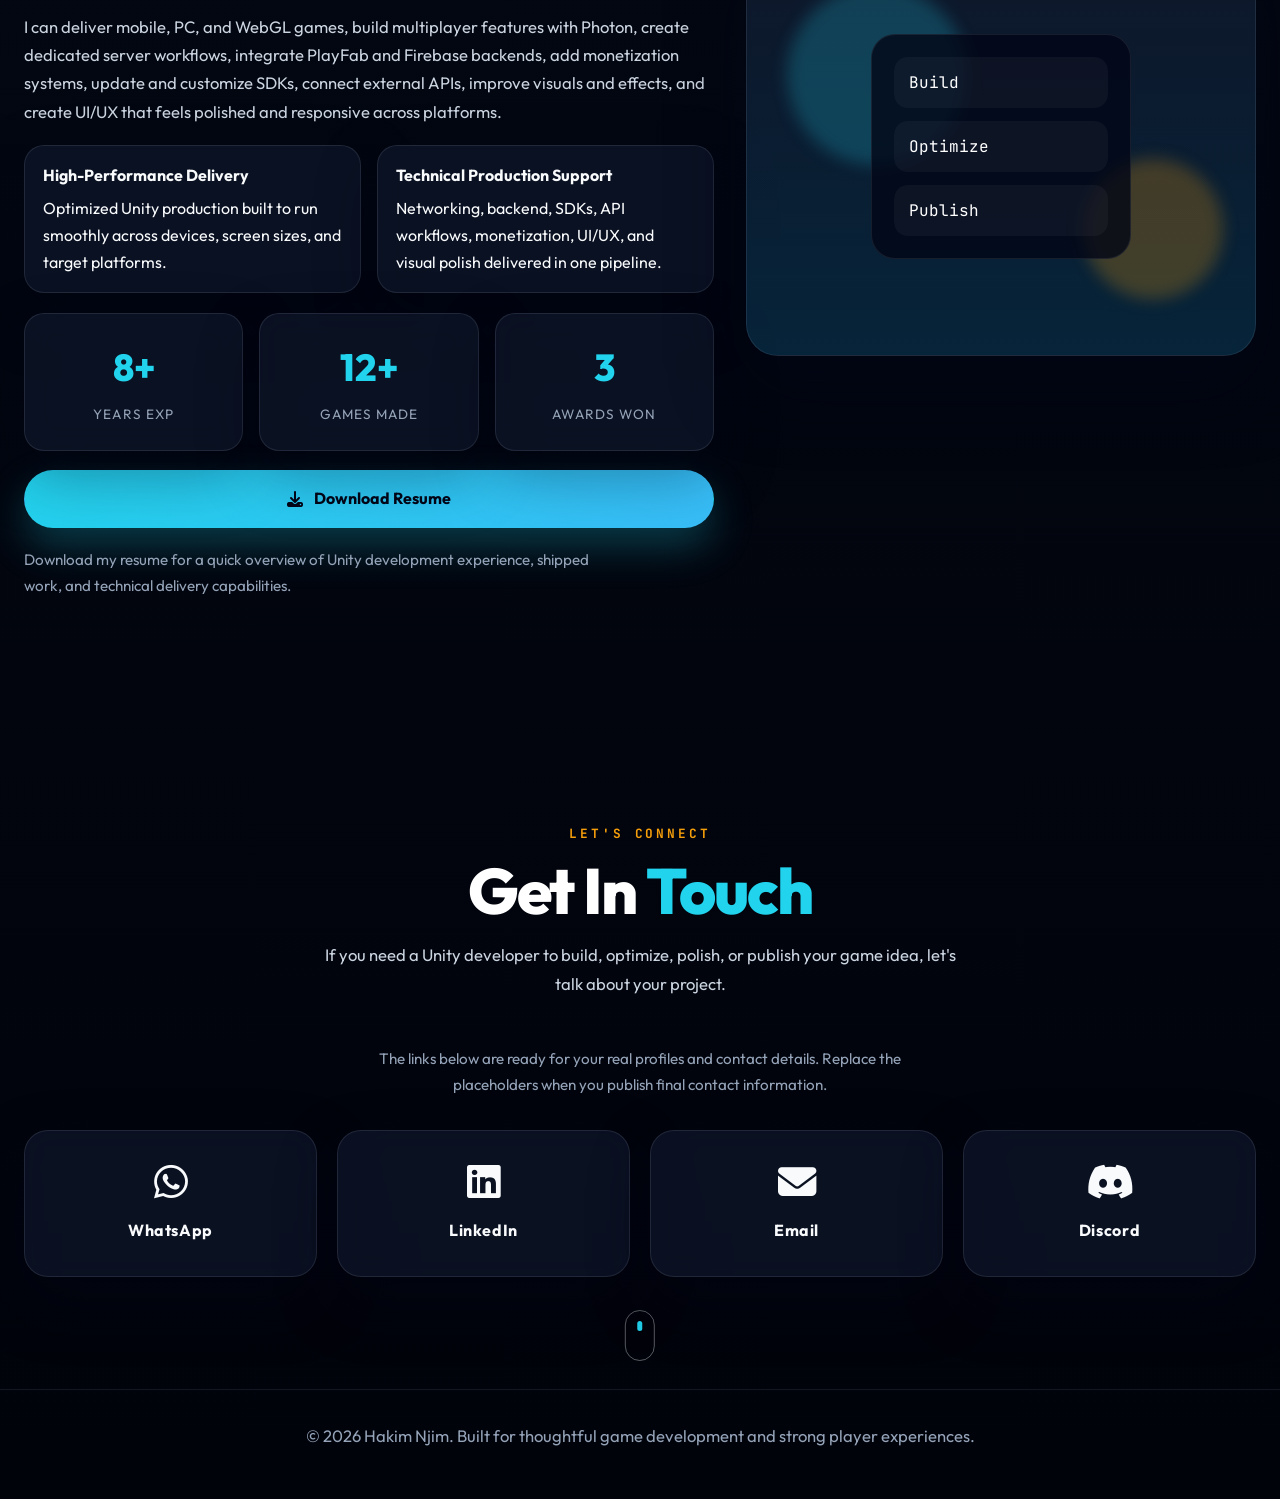
==== commit 5aef5fb8: "fix content" ====
--- a/index.html
+++ b/index.html
@@ -3,21 +3,21 @@
 <head>
     <meta charset="UTF-8">
     <meta name="viewport" content="width=device-width, initial-scale=1.0">
-    <meta name="description" content="Portfolio of Hakim Njim, a game developer building immersive gameplay systems, polished prototypes, and shipped interactive experiences.">
-    <meta name="keywords" content="Hakim Njim, game developer, Unity developer, Unreal developer, gameplay programmer, indie game portfolio">
+    <meta name="description" content="Hakim Njim is a Unity game developer building optimized mobile, PC, and WebGL games with multiplayer systems, backend integration, monetization, UI/UX polish, trailers, and publishing support.">
+    <meta name="keywords" content="Hakim Njim, Unity developer, Unity game developer, mobile game developer, PC game developer, WebGL developer, multiplayer game developer, Photon Fusion, Photon PUN, PlayFab, Firebase, game trailer, game publishing support">
     <meta name="author" content="Hakim Njim">
     <meta name="robots" content="index, follow">
     <meta name="theme-color" content="#020617">
     <link rel="canonical" href="https://hakimnjim.github.io/">
     <meta property="og:type" content="website">
-    <meta property="og:title" content="Hakim Njim | Game Developer Portfolio">
-    <meta property="og:description" content="Explore featured games, technical skills, and interactive projects built by Hakim Njim.">
+    <meta property="og:title" content="Hakim Njim | Unity Game Developer">
+    <meta property="og:description" content="Unity game development services for mobile, PC, and WebGL projects, including multiplayer, backend systems, monetization, publishing, and high-performance gameplay production.">
     <meta property="og:url" content="https://hakimnjim.github.io/">
     <meta property="og:site_name" content="Hakim Njim Portfolio">
     <meta name="twitter:card" content="summary_large_image">
-    <meta name="twitter:title" content="Hakim Njim | Game Developer Portfolio">
-    <meta name="twitter:description" content="Game development portfolio featuring shipped projects, technical skills, and gameplay-focused work.">
-    <title>Hakim Njim | Game Developer Portfolio</title>
+    <meta name="twitter:title" content="Hakim Njim | Unity Game Developer">
+    <meta name="twitter:description" content="Unity-focused game developer portfolio featuring optimization, multiplayer systems, backend integration, monetization, UI/UX, trailers, and publishing support.">
+    <title>Hakim Njim | Unity Game Developer</title>
 
     <link rel="preconnect" href="https://fonts.googleapis.com">
     <link rel="preconnect" href="https://fonts.gstatic.com" crossorigin>
@@ -31,14 +31,14 @@
     <header class="site-header">
         <nav class="navbar" aria-label="Primary">
             <div class="container">
-                <a href="#hero" class="logo" aria-label="Hakim Njim home">HAKIM<span>NJIM</span></a>
+                <a href="#hero" class="logo" aria-label="Hakim Njim home">HAKIM <span>NJIM</span></a>
                 <ul class="nav-links" id="primary-navigation">
                     <li><a href="#hero">Home</a></li>
-                <li><a href="#featured">Featured</a></li>
-                <li><a href="#small-projects">Client Sprints</a></li>
-                <li><a href="#projects">All Projects</a></li>
-                <li><a href="#skills">Skills</a></li>
-                <li><a href="#about">About</a></li>
+                    <li><a href="#featured">Featured</a></li>
+                    <li><a href="#small-projects">Client Sprints</a></li>
+                    <li><a href="#projects">All Projects</a></li>
+                    <li><a href="#skills">Skills</a></li>
+                    <li><a href="#about">About</a></li>
                     <li><a href="#contact">Contact</a></li>
                 </ul>
                 <button class="menu-toggle" type="button" aria-expanded="false" aria-controls="primary-navigation" aria-label="Toggle navigation">
@@ -52,13 +52,13 @@
         <section id="hero" class="hero-section" aria-labelledby="hero-title">
             <div class="container">
                 <div class="hero-content">
-                    <p class="subtitle">Gameplay Programmer • Unity • Unreal • Interactive Prototyping</p>
-                    <h1 id="hero-title" class="title">Building <span class="highlight">immersive games</span> with sharp systems, fast iteration, and player-first design.</h1>
-                    <p class="description">I design and ship gameplay experiences that balance technical depth, visual polish, and memorable moment-to-moment interaction.</p>
+                    <p class="subtitle">Unity Game Developer | Mobile | PC | WebGL | Multiplayer Systems</p>
+                    <h1 id="hero-title" class="title">Turning <span class="highlight">game ideas</span> into polished, optimized, and publish-ready Unity experiences.</h1>
+                    <p class="description">I help clients transform concepts into real games with production-ready Unity development, smooth performance across platforms, scalable technical systems, and strong visual polish.</p>
                     <ul class="hero-meta" aria-label="Quick highlights">
-                        <li>Shipped mobile and prototype projects</li>
-                        <li>Gameplay systems, AI, and tools</li>
-                        <li>Available for freelance and collaboration</li>
+                        <li>Unity development for mobile, PC, and WebGL</li>
+                        <li>Backend, multiplayer, SDK, and API integration</li>
+                        <li>Optimization, publishing support, trailers, and visual polish</li>
                     </ul>
                     <div class="hero-btns">
                         <a href="#projects" class="btn btn-primary">View My Work</a>
@@ -76,7 +76,7 @@
                 <div class="section-header">
                     <p class="section-kicker">Featured Work</p>
                     <h2 id="featured-title" class="section-title">Featured <span>Projects</span></h2>
-                    <p class="section-subtitle">A selection of my best work and game development highlights.</p>
+                    <p class="section-subtitle">Selected Unity projects showcasing gameplay systems, technical execution, optimization, and high-quality delivery.</p>
                 </div>
                 <div id="featured-container" class="projects-grid" aria-live="polite">
                     <!-- Featured projects will be rendered here by JS -->
@@ -89,7 +89,7 @@
                 <div class="section-header">
                     <p class="section-kicker">Client Sprints</p>
                     <h2 id="small-projects-title" class="section-title">Fast <span>Project Batches</span></h2>
-                    <p class="section-subtitle">A closer look at quick-turn collaborations for long-term clients, grouped by client with three short project videos in each showcase.</p>
+                    <p class="section-subtitle">Fast-turn client collaborations showing reliable Unity production support across multiple short projects and delivery cycles.</p>
                 </div>
                 <div id="small-projects-container" class="small-projects-grid" aria-live="polite">
                     <!-- Small project groups will be rendered here by JS -->
@@ -102,7 +102,7 @@
                 <div class="section-header">
                     <p class="section-kicker">Portfolio Archive</p>
                     <h2 id="projects-title" class="section-title">All <span>Projects</span></h2>
-                    <p class="section-subtitle">Exploring different genres, mechanics, and experimental game design.</p>
+                    <p class="section-subtitle">A wider portfolio of Unity work across published titles, prototypes, multiplayer systems, and genre-driven game production.</p>
                 </div>
 
                 <div class="filter-controls" role="toolbar" aria-label="Project filters">
@@ -121,35 +121,46 @@
         <section id="skills" class="skills-section section-padding" aria-labelledby="skills-title">
             <div class="container">
                 <div class="section-header">
-                    <p class="section-kicker">Tech Stack</p>
-                    <h2 id="skills-title" class="section-title">Technical <span>Skills</span></h2>
-                    <p class="section-subtitle">The tools and technologies I use to bring ideas to life.</p>
+                    <p class="section-kicker">What I Deliver</p>
+                    <h2 id="skills-title" class="section-title">Unity Services & <span>Technical Stack</span></h2>
+                    <p class="section-subtitle">I build production-ready Unity solutions designed for performance, scalability, monetization, and long-term maintainability.</p>
                 </div>
                 <div class="skills-grid">
                     <div class="skill-category">
-                        <h3>Game Engines</h3>
+                        <h3>Platforms & Delivery</h3>
                         <div class="skill-items">
                             <div class="skill-item">Unity</div>
-                            <div class="skill-item">Unreal Engine</div>
-                            <div class="skill-item">Godot</div>
+                            <div class="skill-item">Mobile Games</div>
+                            <div class="skill-item">PC Games</div>
+                            <div class="skill-item">WebGL Games</div>
+                            <div class="skill-item">Game Publishing</div>
+                            <div class="skill-item">Game Trailers</div>
+                            <div class="skill-item">High-Quality Renders</div>
                         </div>
                     </div>
                     <div class="skill-category">
-                        <h3>Programming</h3>
+                        <h3>Multiplayer & Backend</h3>
                         <div class="skill-items">
-                            <div class="skill-item">C#</div>
-                            <div class="skill-item">C++</div>
-                            <div class="skill-item">Python</div>
-                            <div class="skill-item">JavaScript</div>
+                            <div class="skill-item">Photon PUN</div>
+                            <div class="skill-item">Photon Fusion</div>
+                            <div class="skill-item">Dedicated Servers</div>
+                            <div class="skill-item">PlayFab</div>
+                            <div class="skill-item">Firebase</div>
+                            <div class="skill-item">API Integration</div>
+                            <div class="skill-item">Custom SDK Development</div>
                         </div>
                     </div>
                     <div class="skill-category">
-                        <h3>Design & Audio</h3>
+                        <h3>Monetization, Visuals & UX</h3>
                         <div class="skill-items">
-                            <div class="skill-item">Blender</div>
-                            <div class="skill-item">Aseprite</div>
-                            <div class="skill-item">Figma</div>
-                            <div class="skill-item">FL Studio</div>
+                            <div class="skill-item">Ads Integration</div>
+                            <div class="skill-item">In-App Purchases</div>
+                            <div class="skill-item">SDK Updates</div>
+                            <div class="skill-item">2D Animation</div>
+                            <div class="skill-item">3D Animation</div>
+                            <div class="skill-item">Visual Effects Polish</div>
+                            <div class="skill-item">Optimized UI/UX</div>
+                            <div class="skill-item">Genre Flexibility</div>
                         </div>
                     </div>
                 </div>
@@ -161,28 +172,28 @@
                 <div class="about-wrapper">
                     <div class="about-content">
                         <div class="section-header left-align">
-                            <p class="section-kicker">Developer Profile</p>
+                            <p class="section-kicker">Client-Focused Development</p>
                             <h2 id="about-title" class="section-title">About <span>Me</span></h2>
                         </div>
-                        <p>I'm Hakim Njim, a software engineer and game developer focused on turning strong gameplay ideas into polished, testable experiences. I enjoy building mechanics that feel responsive, scalable, and satisfying from the first prototype to the final release.</p>
-                        <p>My work blends engineering discipline with creative iteration, whether that means designing AI behavior, shaping level flow, or collaborating with teams to ship cleaner and more engaging products.</p>
+                        <p>I'm Hakim Njim, a Unity game developer focused on helping clients achieve their game vision by turning ideas into real, playable, and market-ready products. I build gameplay systems, optimize performance, and shape production pipelines that support both quality and reliability.</p>
+                        <p>I can deliver mobile, PC, and WebGL games, build multiplayer features with Photon, create dedicated server workflows, integrate PlayFab and Firebase backends, add monetization systems, update and customize SDKs, connect external APIs, improve visuals and effects, and create UI/UX that feels polished and responsive across platforms.</p>
                         <div class="about-highlights" aria-label="Core strengths">
                             <div class="about-highlight">
-                                <strong>Systems Thinking</strong>
-                                <span>Gameplay loops, progression, and technical implementation.</span>
+                                <strong>High-Performance Delivery</strong>
+                                <span>Optimized Unity production built to run smoothly across devices, screen sizes, and target platforms.</span>
                             </div>
                             <div class="about-highlight">
-                                <strong>Rapid Iteration</strong>
-                                <span>Prototyping quickly, validating ideas early, and refining based on feedback.</span>
+                                <strong>Technical Production Support</strong>
+                                <span>Networking, backend, SDKs, API workflows, monetization, UI/UX, and visual polish delivered in one pipeline.</span>
                             </div>
                         </div>
                         <div class="about-stats">
                             <div class="stat-item">
-                                <span class="stat-number">5+</span>
+                                <span class="stat-number">8+</span>
                                 <span class="stat-label">Years Exp</span>
                             </div>
                             <div class="stat-item">
-                                <span class="stat-number">12</span>
+                                <span class="stat-number">12+</span>
                                 <span class="stat-label">Games Made</span>
                             </div>
                             <div class="stat-item">
@@ -190,20 +201,20 @@
                                 <span class="stat-label">Awards Won</span>
                             </div>
                         </div>
-                        <a href="#contact" class="btn btn-primary resume-btn">
+                        <a href="HakimNjimResume%20.pdf" download class="btn btn-primary resume-btn">
                             <i class="fas fa-download"></i> Download Resume
                         </a>
-                        <p class="resume-note">Resume available on request until a downloadable copy is published.</p>
+                        <p class="resume-note">Download my resume for a quick overview of Unity development experience, shipped work, and technical delivery capabilities.</p>
                     </div>
                     <div class="about-image">
                         <div class="image-frame">
-                            <div class="placeholder-img" role="img" aria-label="Abstract illustration representing Hakim Njim's game development process">
+                            <div class="placeholder-img" role="img" aria-label="Abstract illustration representing Hakim Njim's Unity game development process">
                                 <div class="placeholder-orb orb-one"></div>
                                 <div class="placeholder-orb orb-two"></div>
                                 <div class="placeholder-panel">
-                                    <span>Gameplay</span>
-                                    <span>Systems</span>
-                                    <span>Polish</span>
+                                    <span>Build</span>
+                                    <span>Optimize</span>
+                                    <span>Publish</span>
                                 </div>
                             </div>
                         </div>
@@ -217,23 +228,23 @@
                 <div class="section-header">
                     <p class="section-kicker">Let's Connect</p>
                     <h2 id="contact-title" class="section-title">Get In <span>Touch</span></h2>
-                    <p class="section-subtitle">Have a project in mind or want to collaborate? Let's talk!</p>
+                    <p class="section-subtitle">If you need a Unity developer to build, optimize, polish, or publish your game idea, let's talk about your project.</p>
                 </div>
                 <p class="contact-intro">The links below are ready for your real profiles and contact details. Replace the placeholders when you publish final contact information.</p>
                 <div class="contact-links">
-                    <a href="https://wa.me/yournumber" target="_blank" rel="noopener noreferrer" class="contact-card whatsapp" aria-label="Open WhatsApp profile placeholder">
+                    <a href="https://wa.me/+21650450960" target="_blank" rel="noopener noreferrer" class="contact-card whatsapp" aria-label="Open WhatsApp profile placeholder">
                         <i class="fab fa-whatsapp"></i>
                         <span>WhatsApp</span>
                     </a>
-                    <a href="https://linkedin.com/in/yourusername" target="_blank" rel="noopener noreferrer" class="contact-card linkedin" aria-label="Open LinkedIn profile placeholder">
+                    <a href="https://www.linkedin.com/in/hakim-njim/" target="_blank" rel="noopener noreferrer" class="contact-card linkedin" aria-label="Open LinkedIn profile placeholder">
                         <i class="fab fa-linkedin"></i>
                         <span>LinkedIn</span>
                     </a>
-                    <a href="mailto:your.email@example.com" class="contact-card email" aria-label="Send email to placeholder address">
+                    <a href="mailto:njim.hakimnjim1002@gmail.com" class="contact-card email" aria-label="Send email to placeholder address">
                         <i class="fas fa-envelope"></i>
                         <span>Email</span>
                     </a>
-                    <a href="https://discordapp.com/users/yourid" target="_blank" rel="noopener noreferrer" class="contact-card discord" aria-label="Open Discord profile placeholder">
+                    <a href="https://discordapp.com/users/sir_kiki" target="_blank" rel="noopener noreferrer" class="contact-card discord" aria-label="Open Discord profile placeholder">
                         <i class="fab fa-discord"></i>
                         <span>Discord</span>
                     </a>
@@ -253,14 +264,16 @@
             "@context": "https://schema.org",
             "@type": "Person",
             "name": "Hakim Njim",
-            "jobTitle": "Game Developer",
+            "jobTitle": "Unity Game Developer",
             "url": "https://hakimnjim.github.io/",
             "knowsAbout": [
-                "Game Development",
+                "Unity Game Development",
                 "Gameplay Programming",
-                "Unity",
-                "Unreal Engine",
-                "Prototyping"
+                "Mobile Game Development",
+                "WebGL Development",
+                "Photon Networking",
+                "PlayFab",
+                "Firebase"
             ]
         }
     </script>
--- a/style.css
+++ b/style.css
@@ -452,13 +452,13 @@
 
 .small-project-media-grid {
     display: grid;
-    grid-template-columns: repeat(3, minmax(0, 1fr));
+    grid-template-columns: 1fr;
     gap: 0.85rem;
 }
 
 .small-project-video-shell {
     position: relative;
-    min-height: 280px;
+    aspect-ratio: 16 / 9;
     border-radius: 20px;
     overflow: hidden;
     background: #020617;
@@ -1060,7 +1060,7 @@
     }
 
     .small-project-video-shell {
-        min-height: 220px;
+        min-height: 0;
     }
 
     .featured-card .main-display,
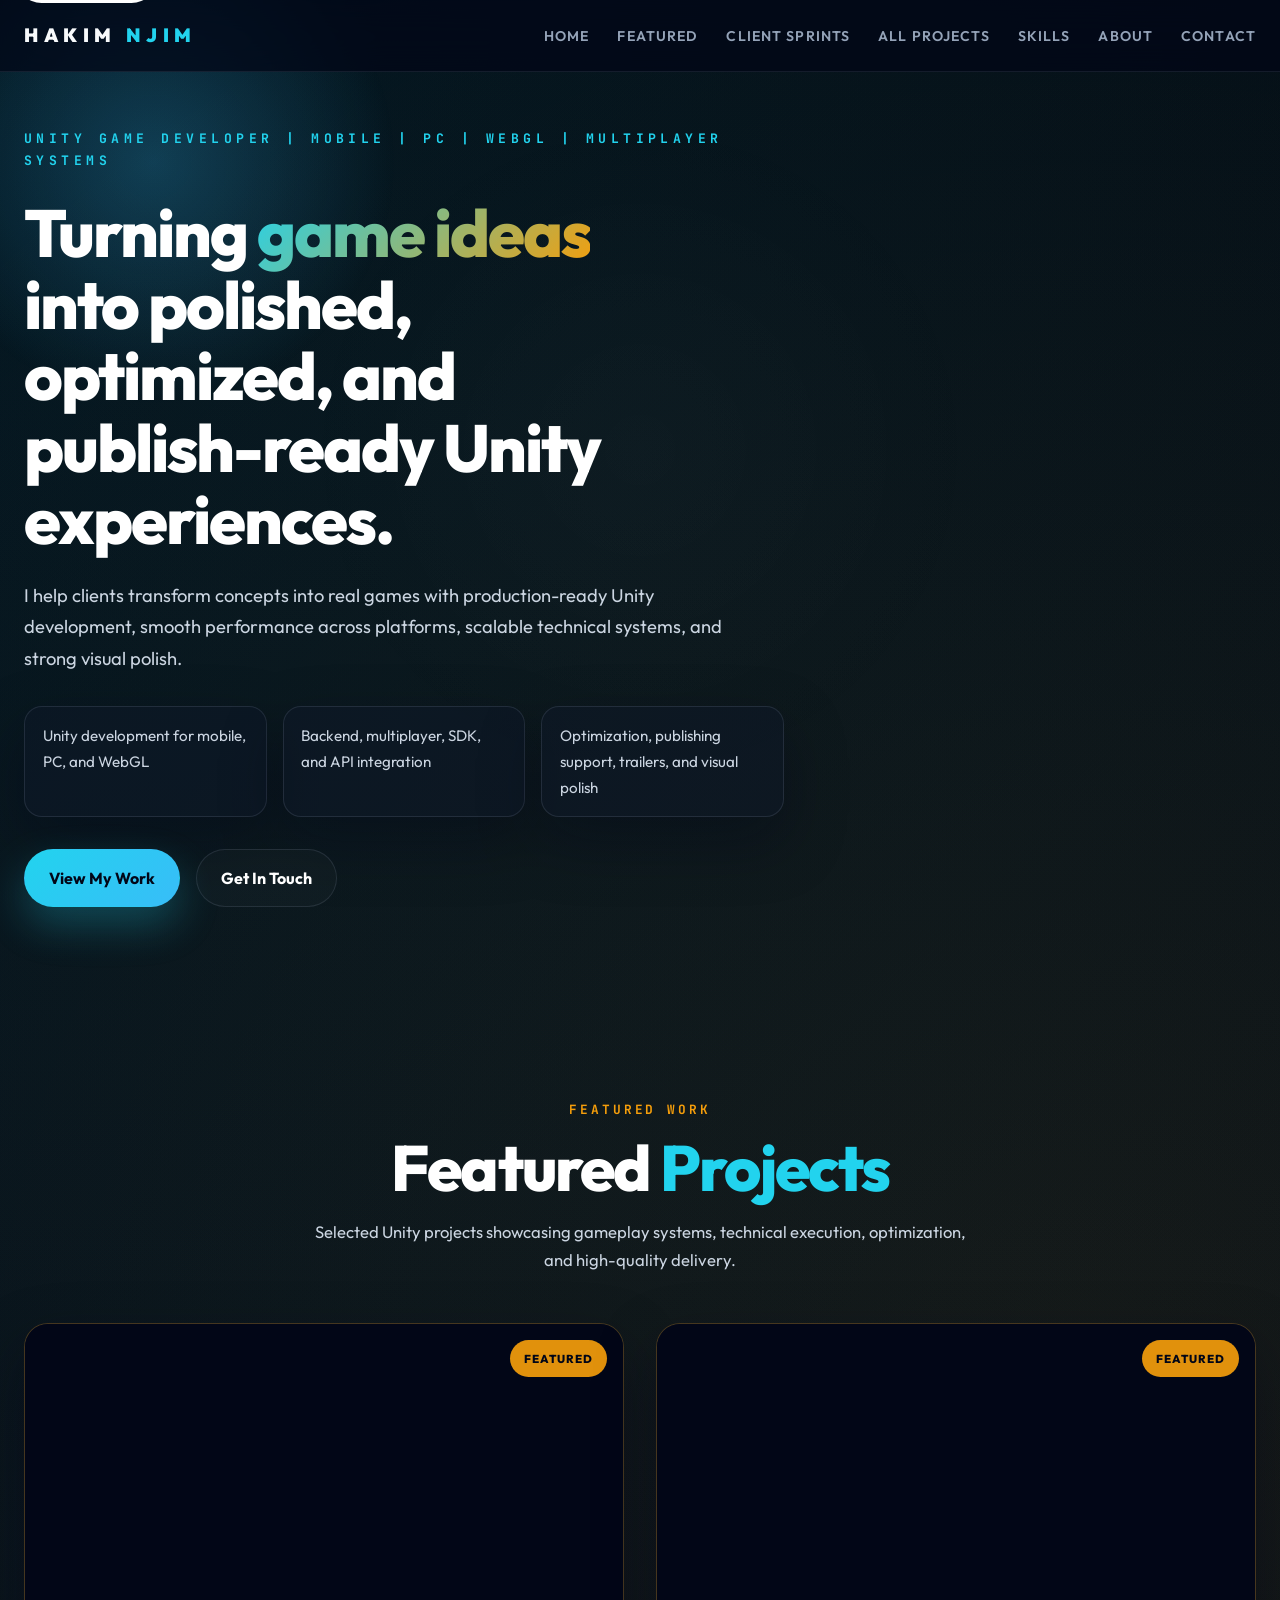
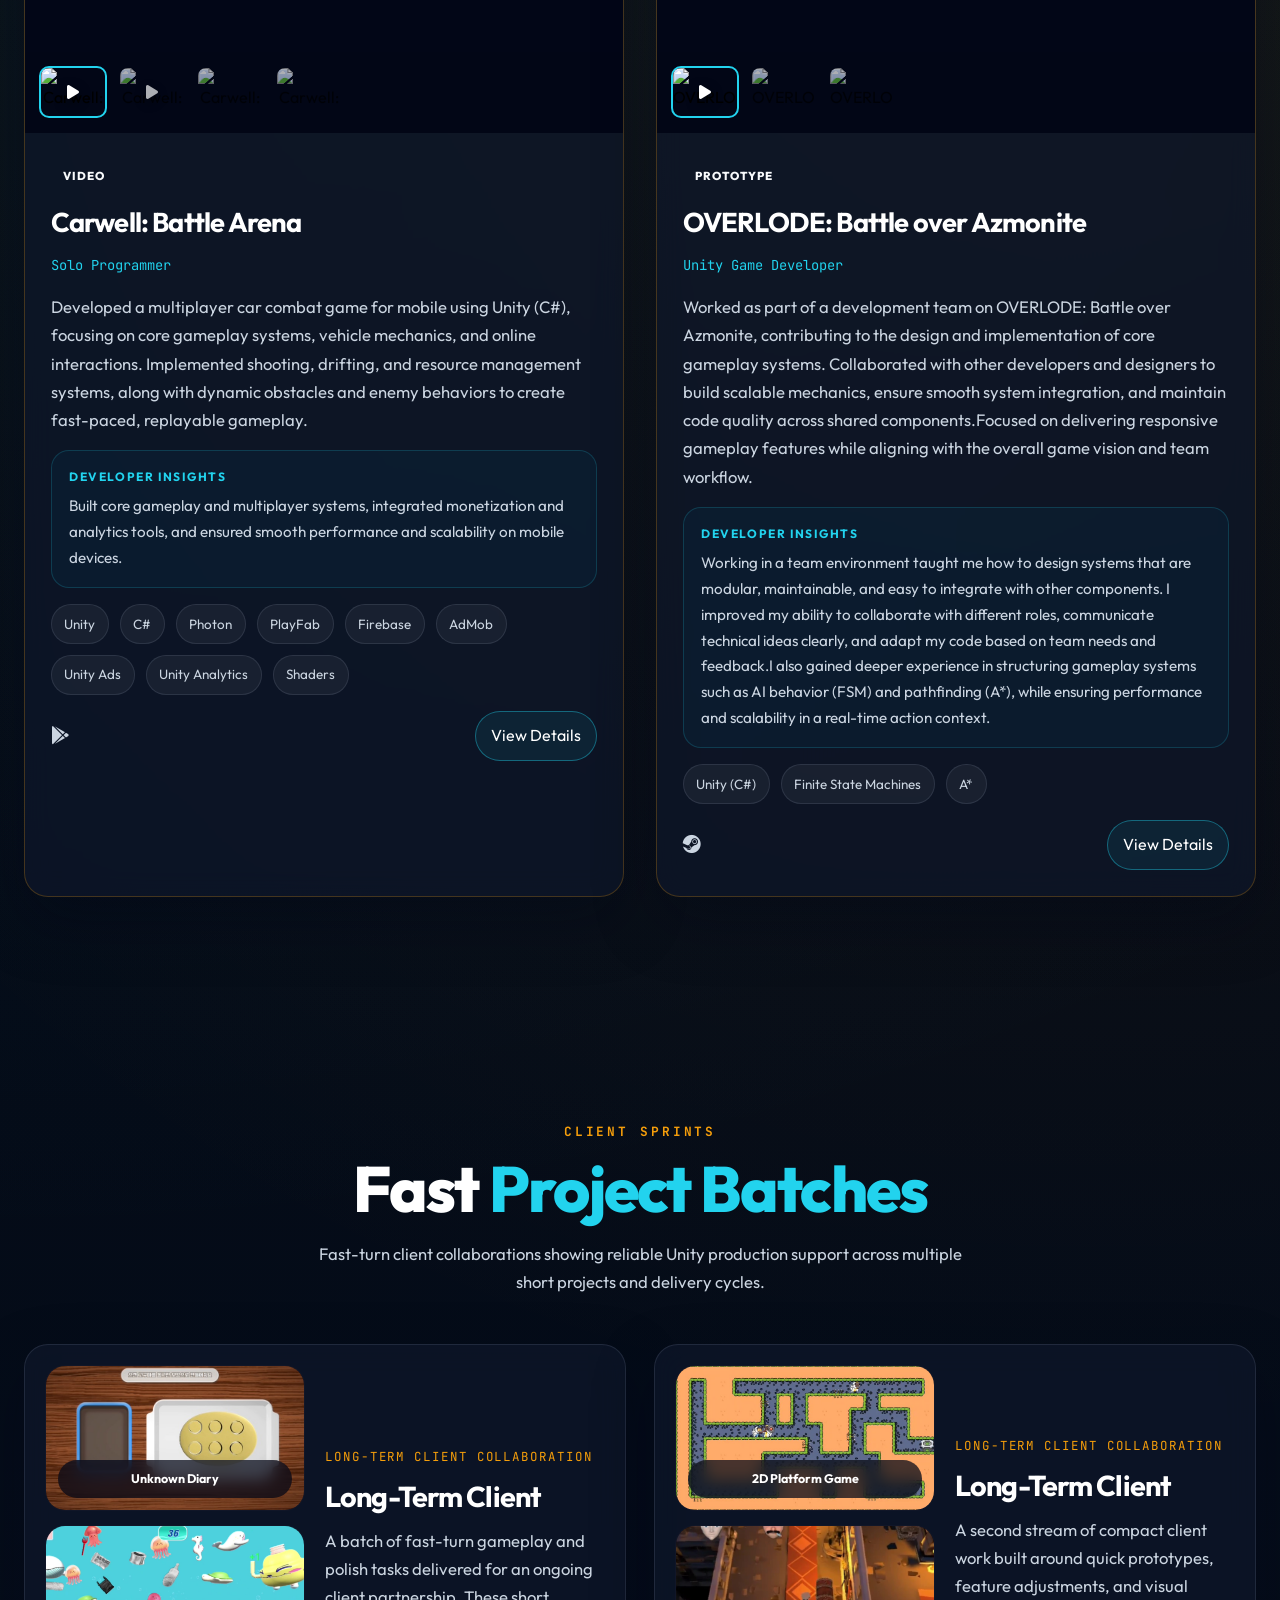
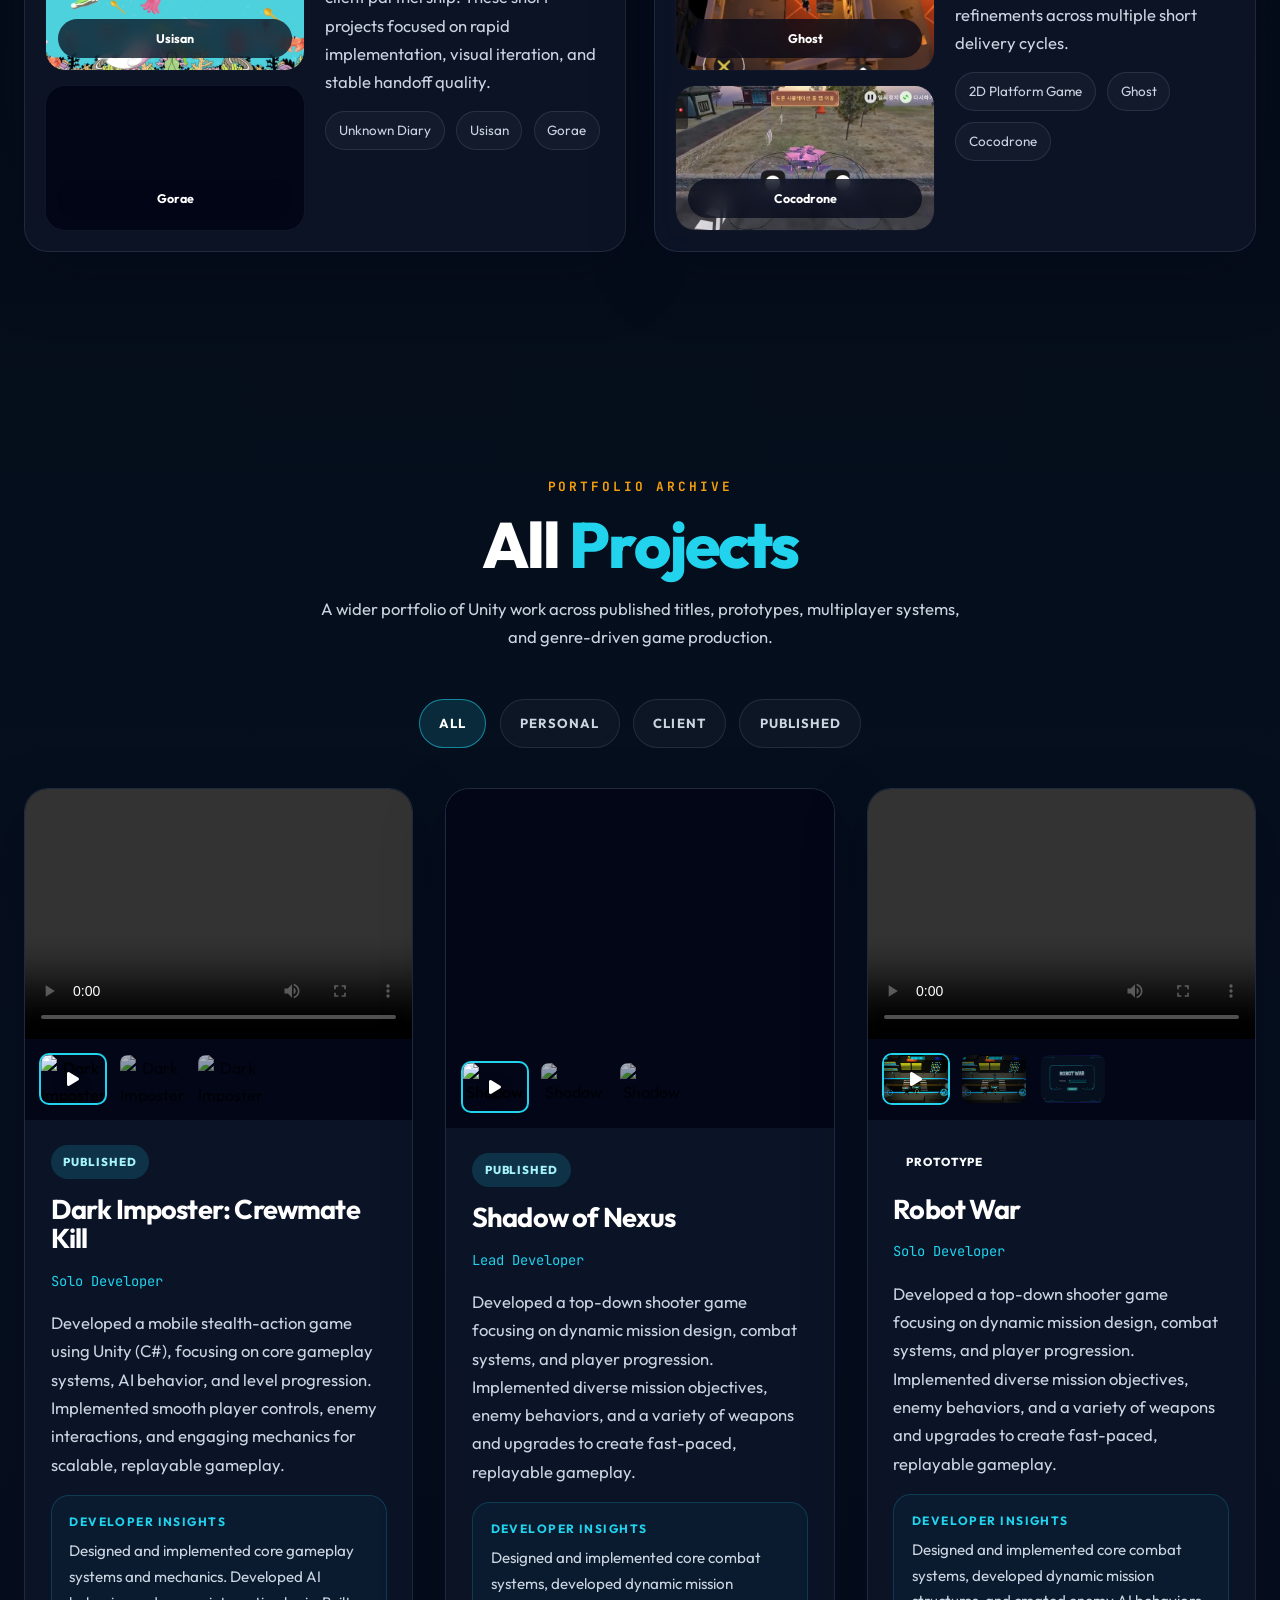
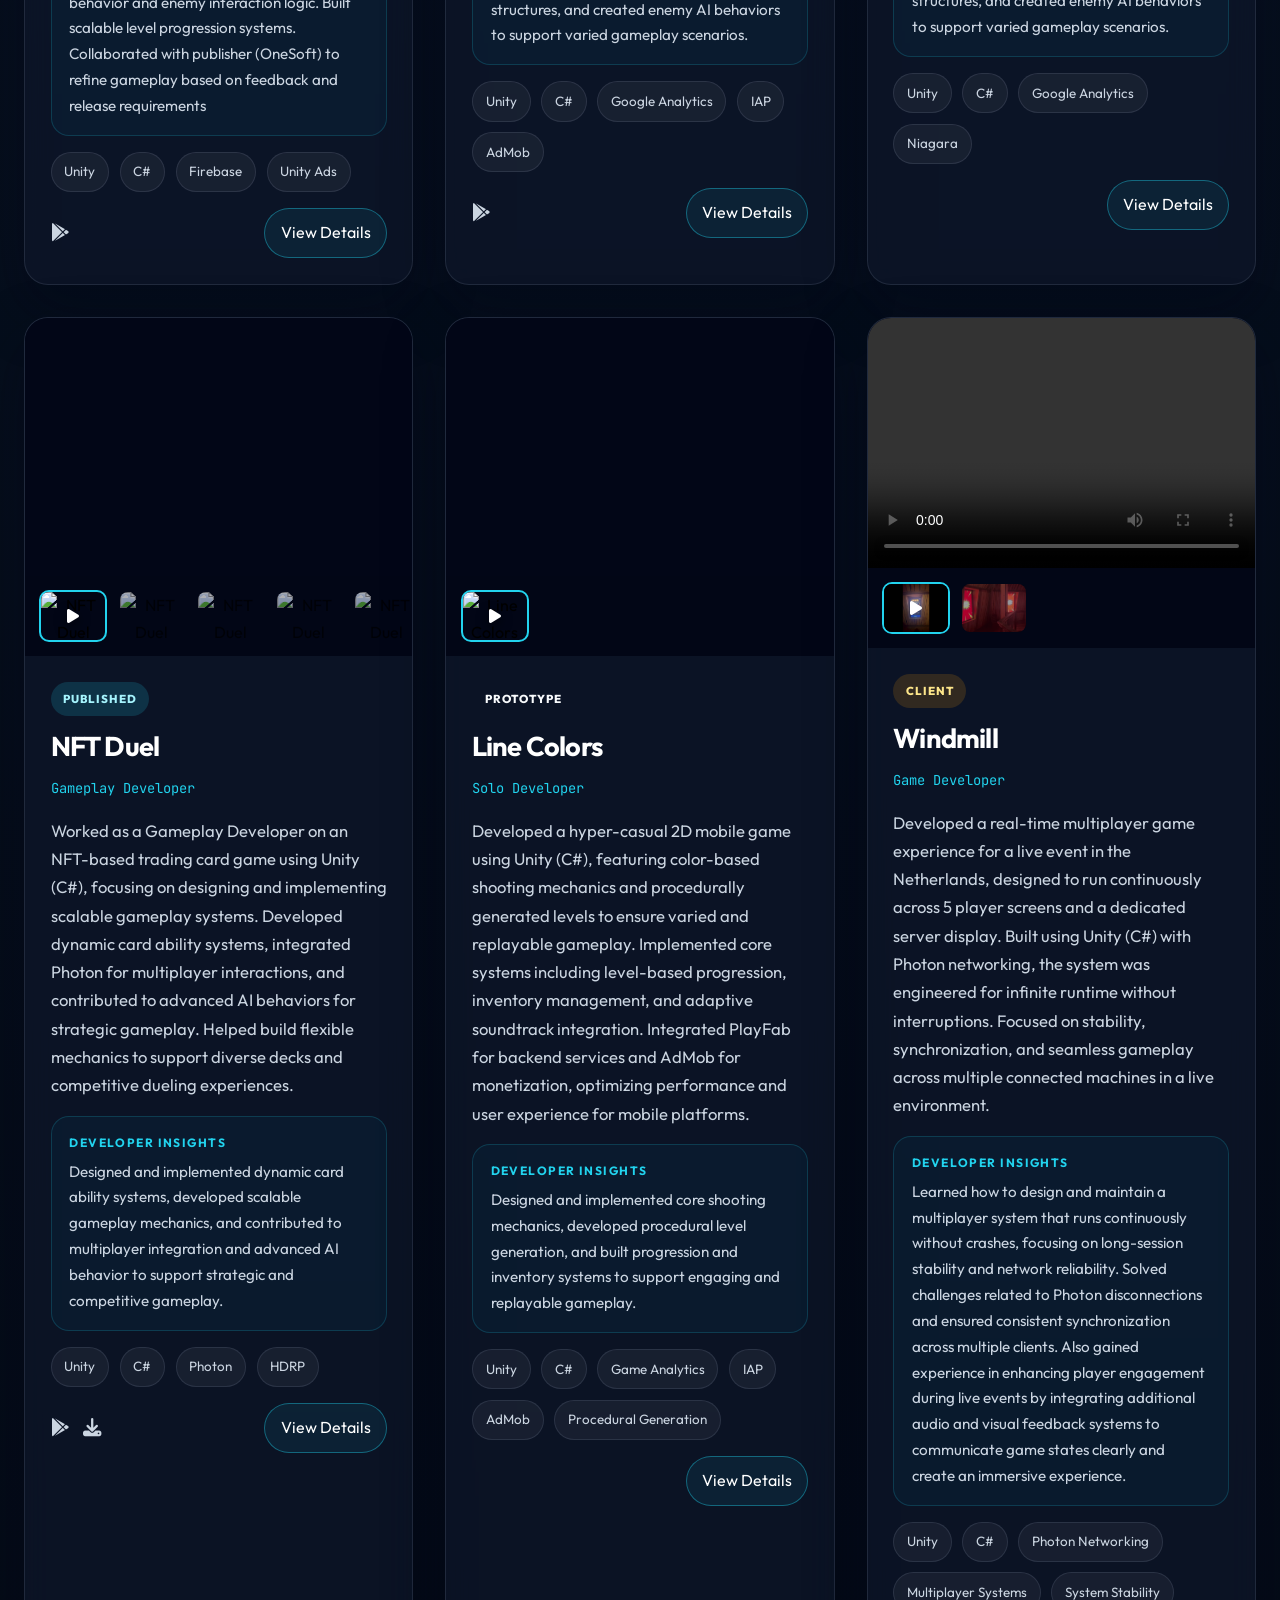
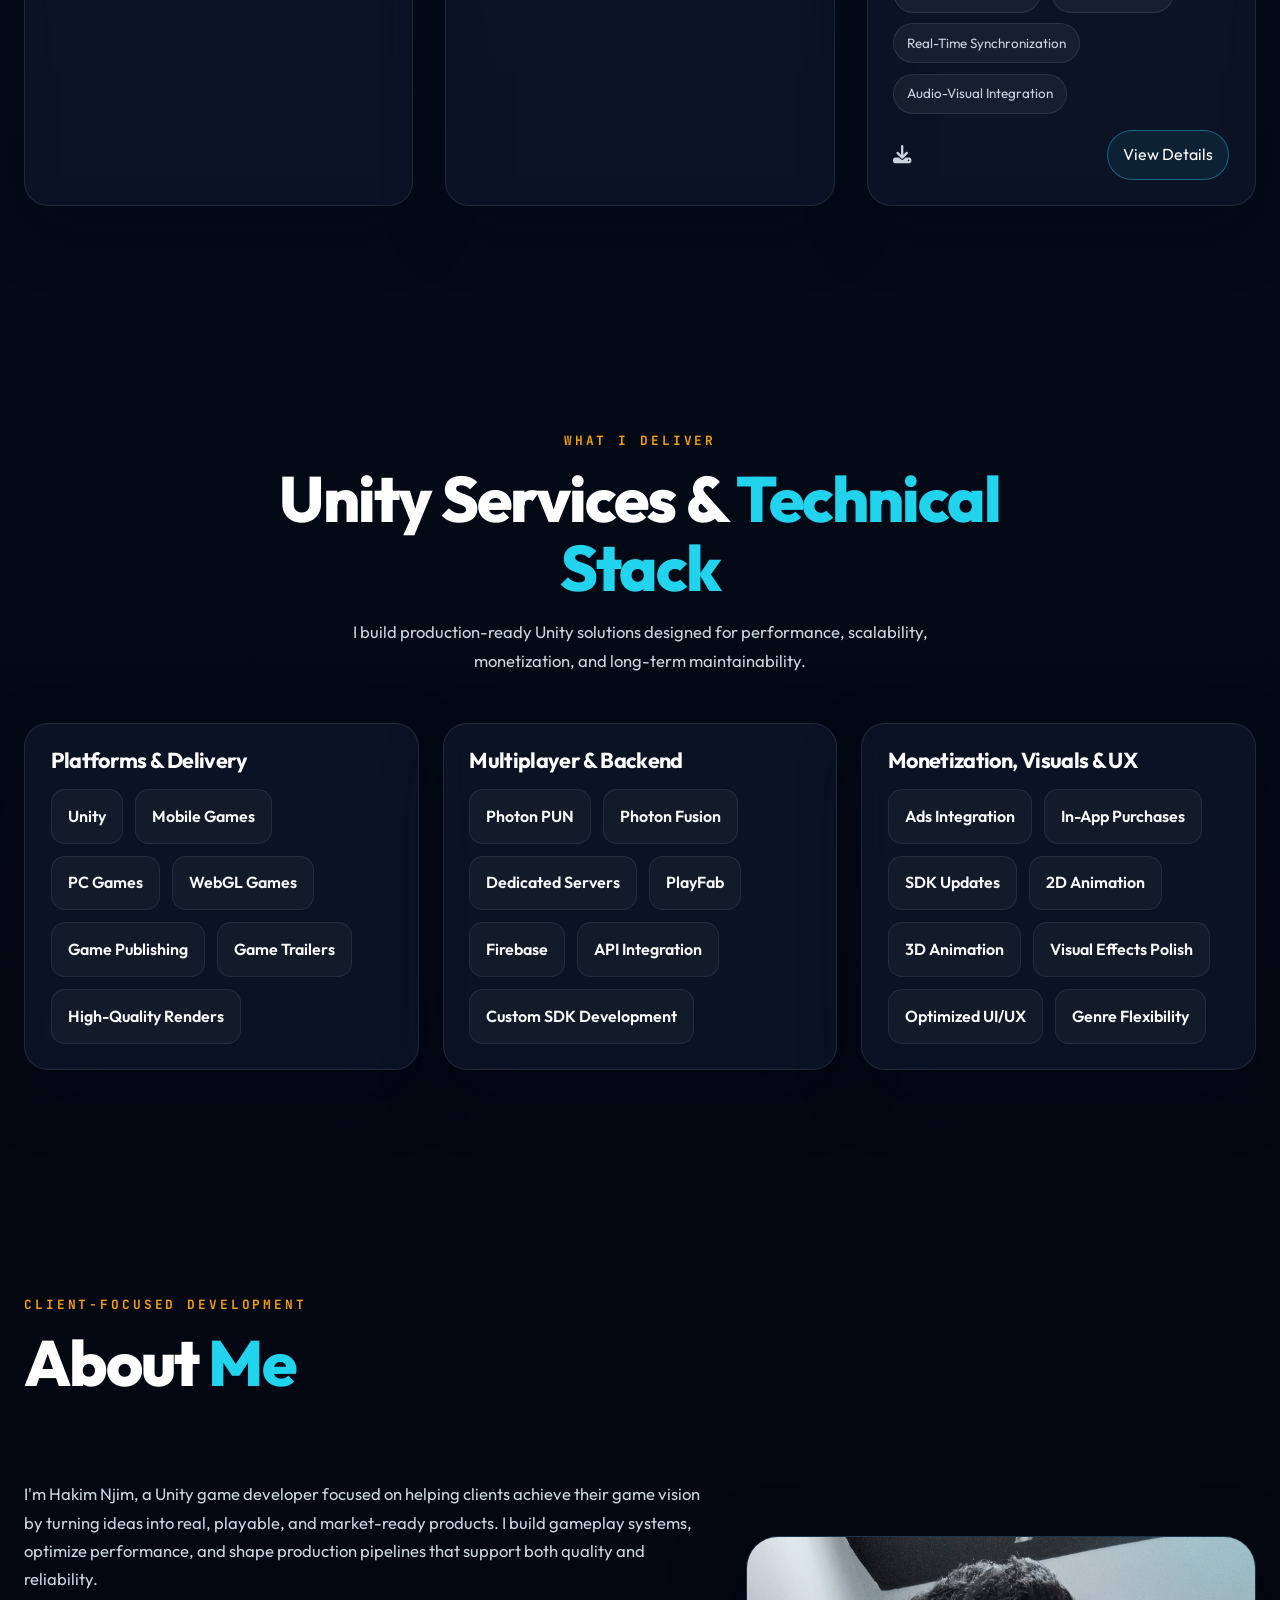
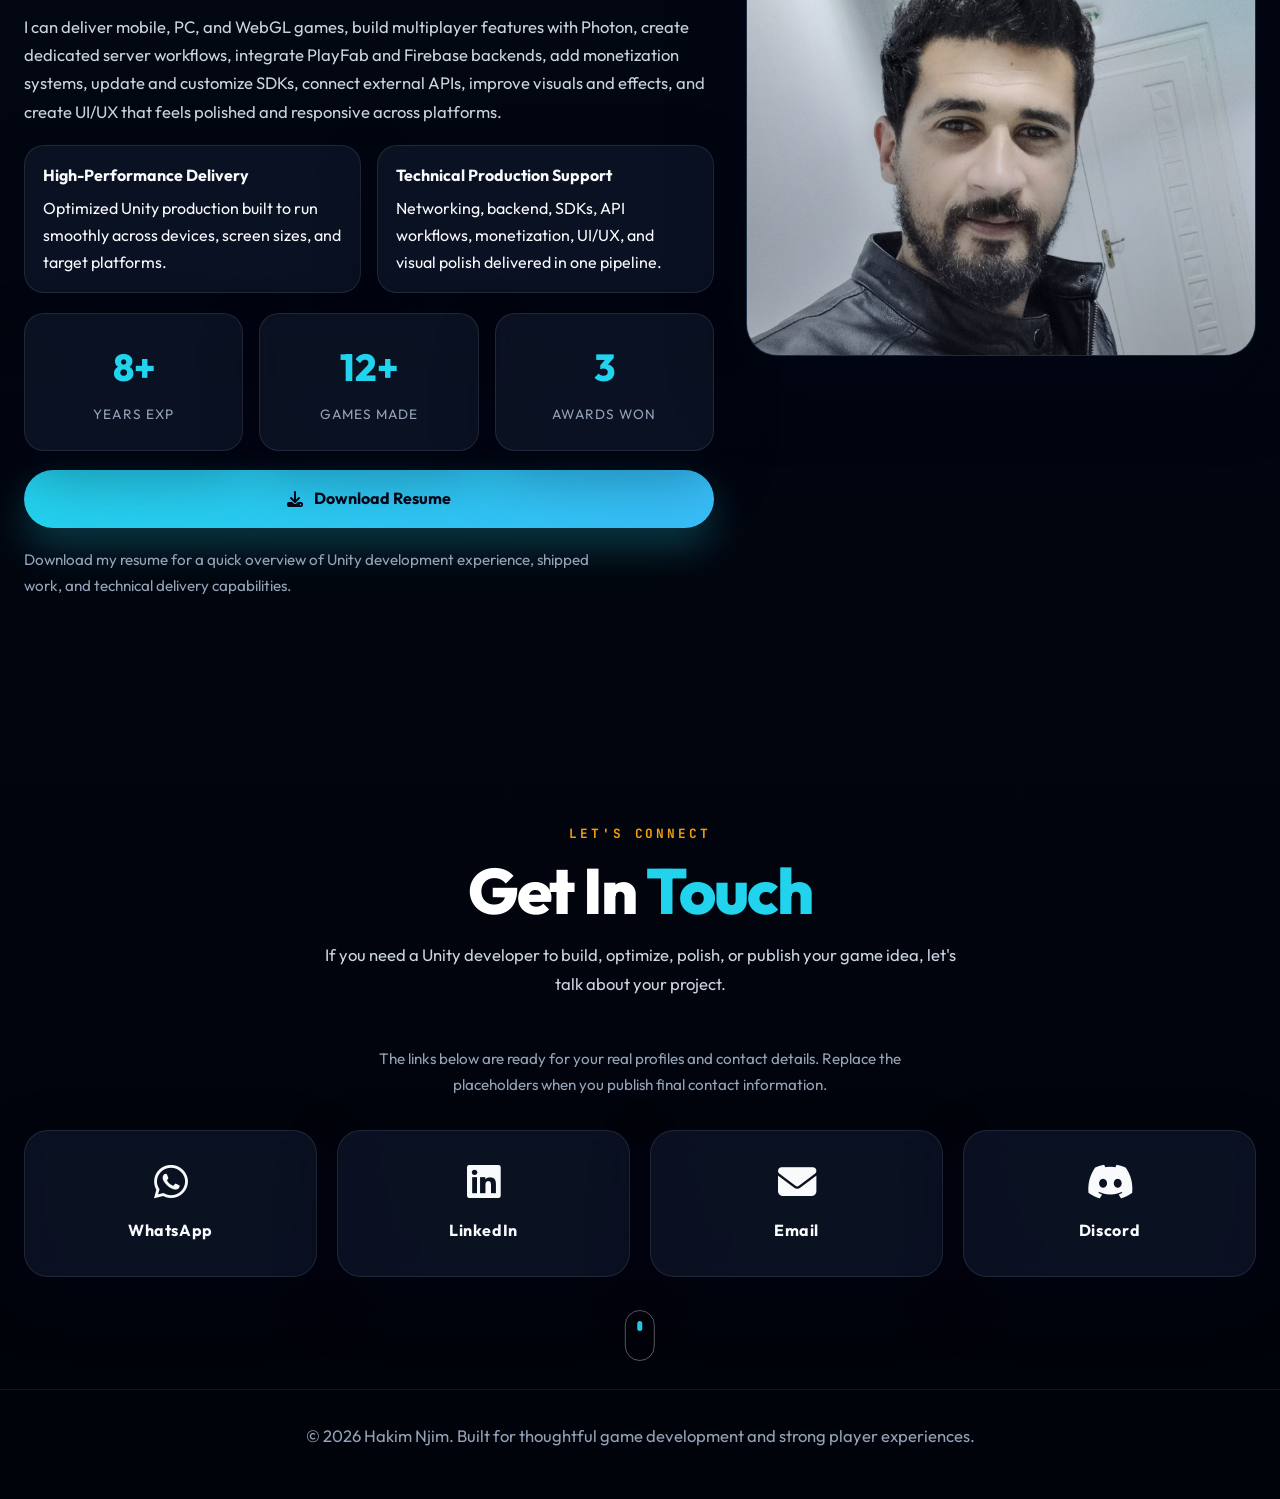
==== commit 771ee74b: "finish" ====
--- a/index.html
+++ b/index.html
@@ -208,15 +208,7 @@
                     </div>
                     <div class="about-image">
                         <div class="image-frame">
-                            <div class="placeholder-img" role="img" aria-label="Abstract illustration representing Hakim Njim's Unity game development process">
-                                <div class="placeholder-orb orb-one"></div>
-                                <div class="placeholder-orb orb-two"></div>
-                                <div class="placeholder-panel">
-                                    <span>Build</span>
-                                    <span>Optimize</span>
-                                    <span>Publish</span>
-                                </div>
-                            </div>
+                            <img src="assets/hakim-profile.jpg" alt="Portrait of Hakim Njim, Unity game developer" class="profile-image">
                         </div>
                     </div>
                 </div>
--- a/style.css
+++ b/style.css
@@ -867,54 +867,24 @@
     overflow: hidden;
 }
 
-.placeholder-img {
+.image-frame::before {
+    content: "";
     position: absolute;
     inset: 0;
-    display: grid;
-    place-items: center;
-}
-
-.placeholder-orb {
+    background:
+        linear-gradient(180deg, rgba(2, 6, 23, 0.02), rgba(2, 6, 23, 0.28)),
+        radial-gradient(circle at top right, rgba(34, 211, 238, 0.18), transparent 28%);
+    z-index: 1;
+    pointer-events: none;
+}
+
+.profile-image {
     position: absolute;
-    border-radius: 999px;
-    filter: blur(8px);
-}
-
-.orb-one {
-    width: 180px;
-    height: 180px;
-    top: 3rem;
-    left: 2.5rem;
-    background: rgba(34, 211, 238, 0.22);
-}
-
-.orb-two {
-    width: 140px;
-    height: 140px;
-    right: 2rem;
-    bottom: 3.5rem;
-    background: rgba(245, 158, 11, 0.24);
-}
-
-.placeholder-panel {
-    position: relative;
-    z-index: 1;
-    display: flex;
-    flex-direction: column;
-    gap: 0.8rem;
-    width: min(100% - 3rem, 260px);
-    padding: 1.4rem;
-    border-radius: 24px;
-    background: rgba(2, 6, 23, 0.78);
-    border: 1px solid rgba(255, 255, 255, 0.08);
-}
-
-.placeholder-panel span {
-    padding: 0.75rem 0.9rem;
-    border-radius: 14px;
-    background: rgba(255, 255, 255, 0.04);
-    color: #ffffff;
-    font-family: "JetBrains Mono", monospace;
+    inset: 0;
+    width: 100%;
+    height: 100%;
+    object-fit: cover;
+    object-position: center top;
 }
 
 .contact-intro {
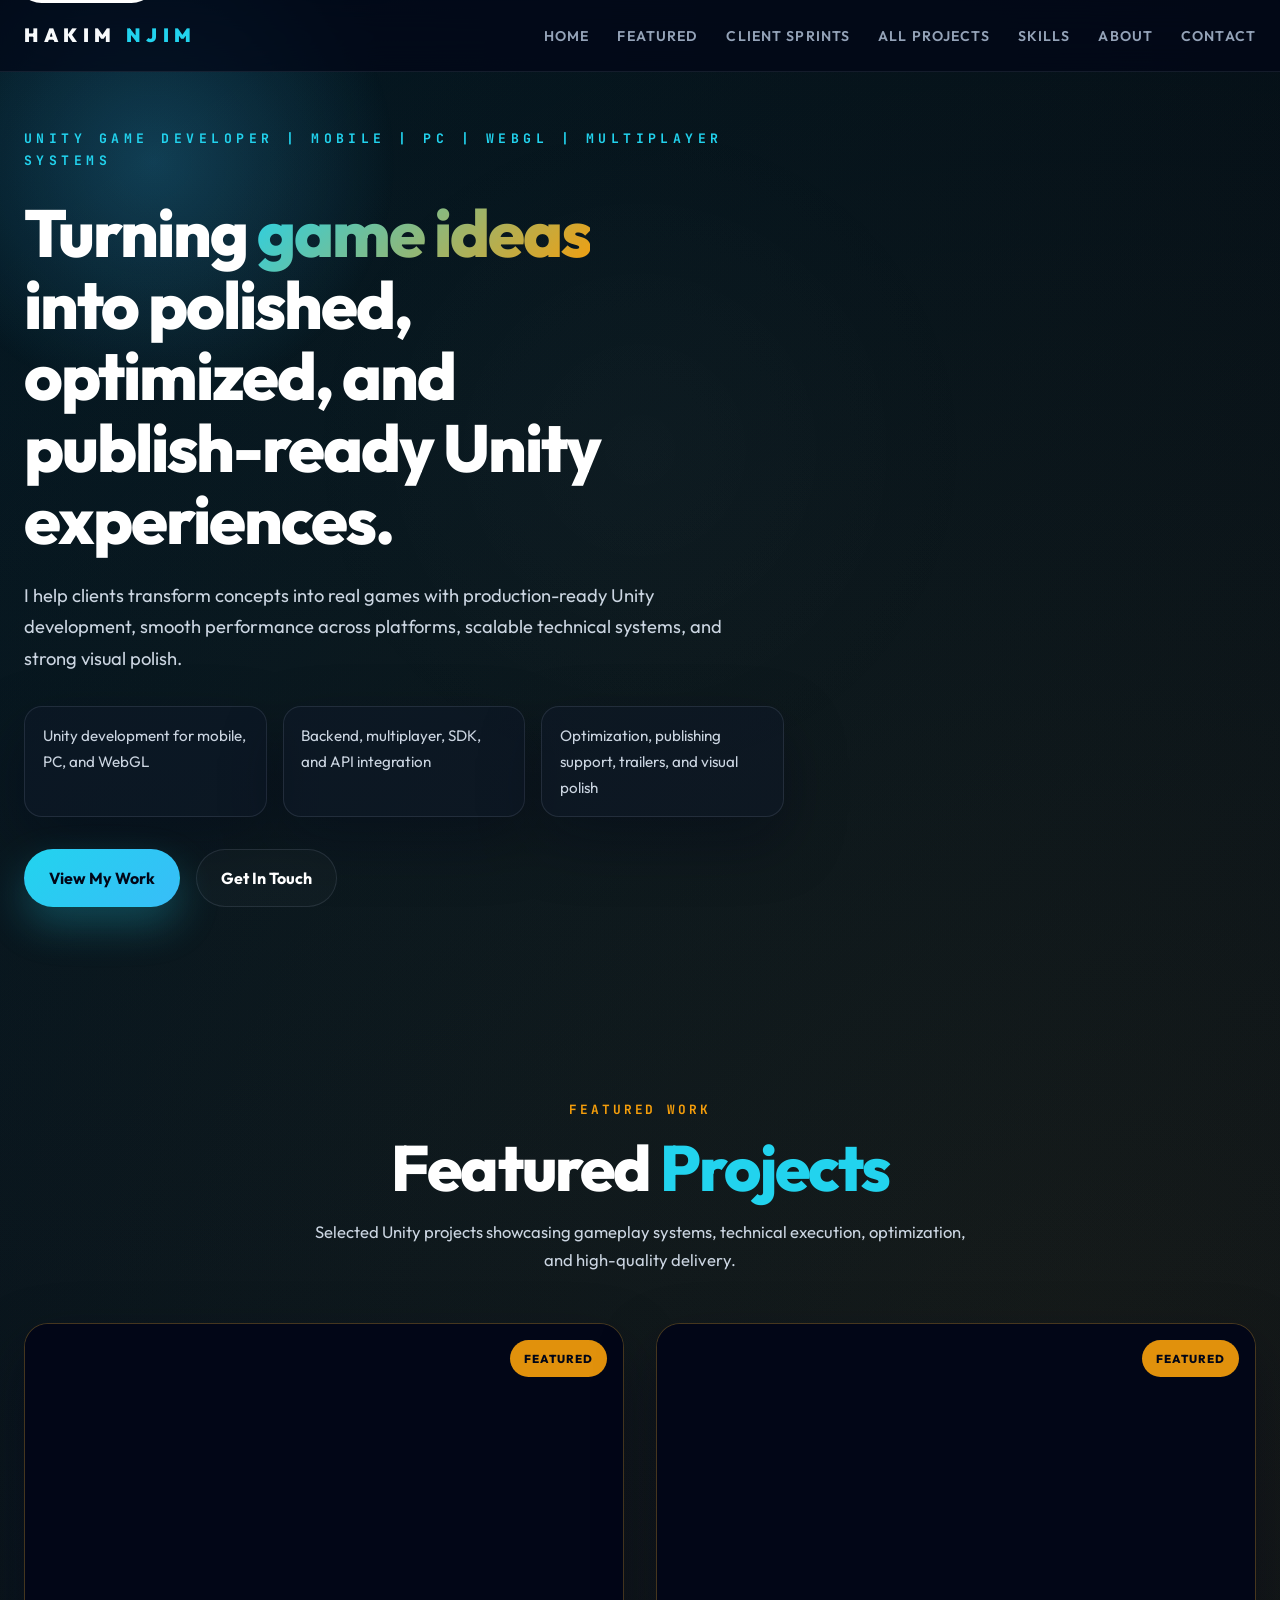
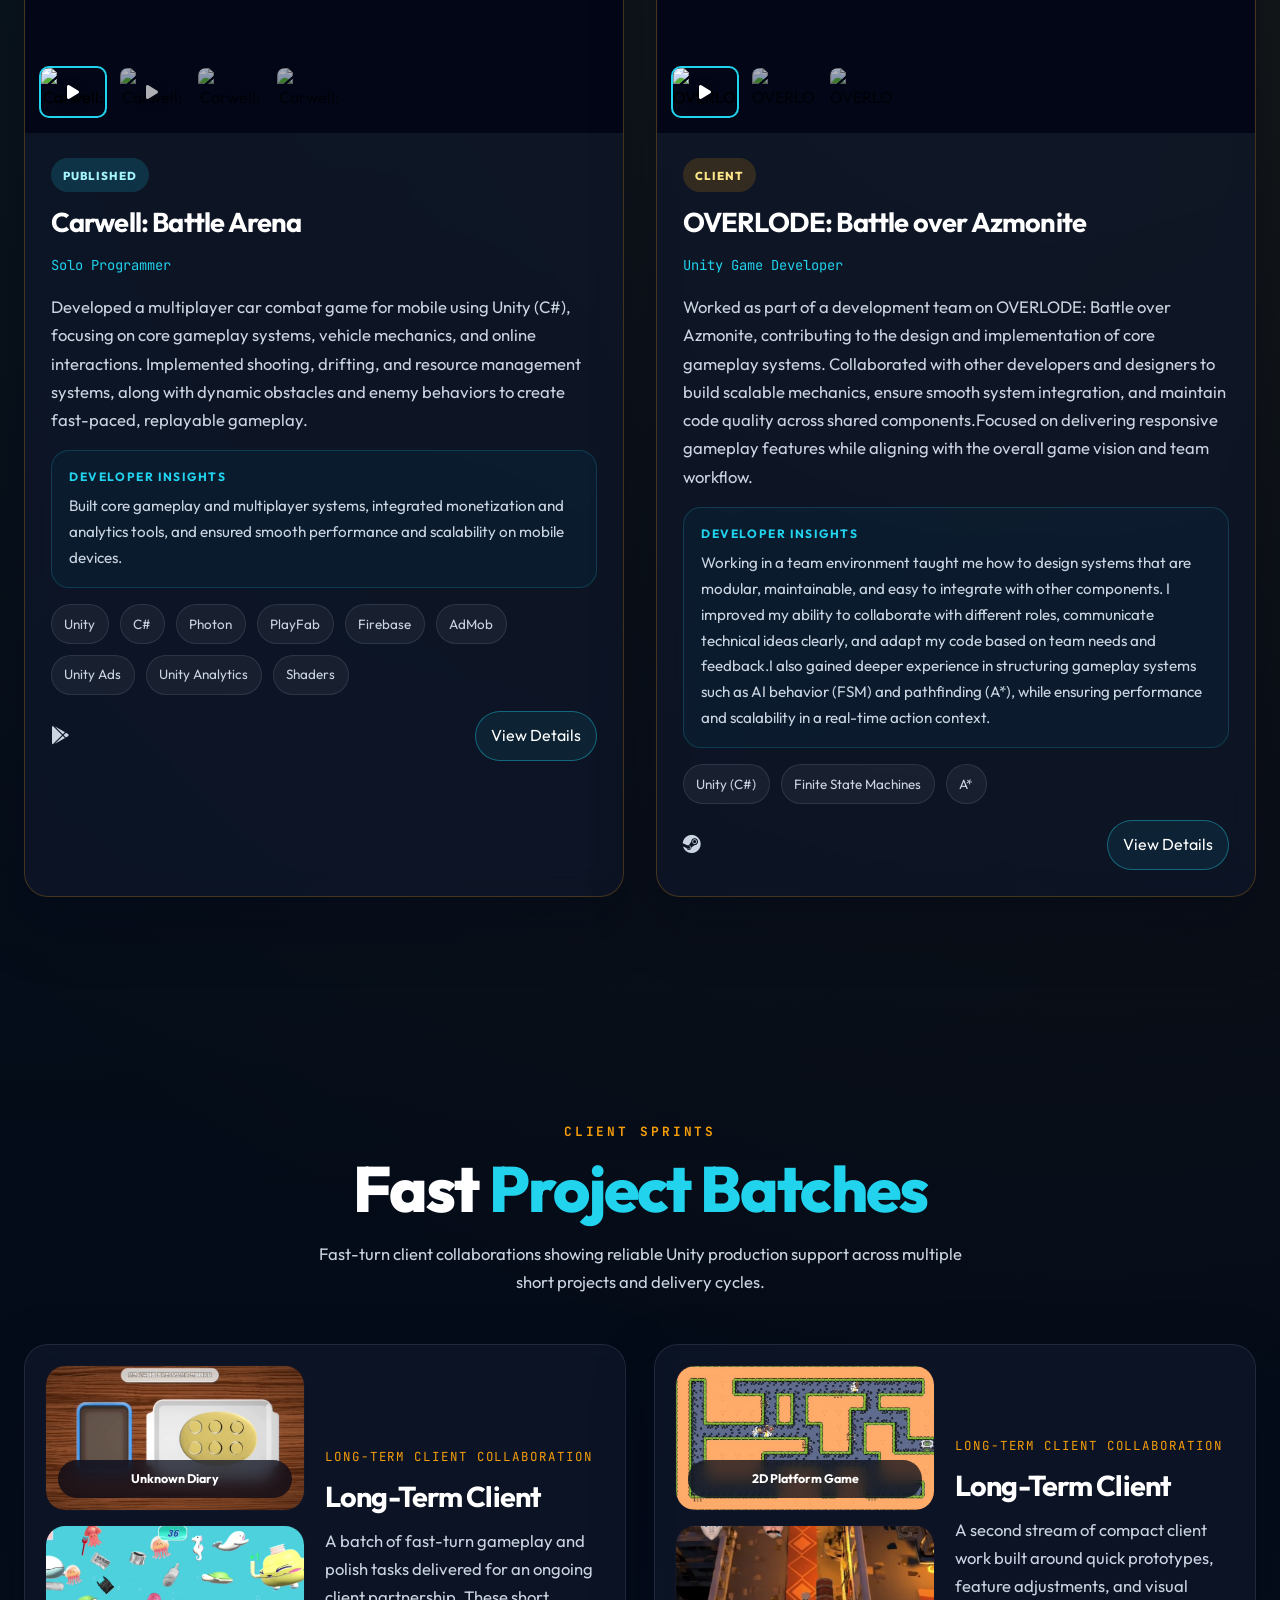
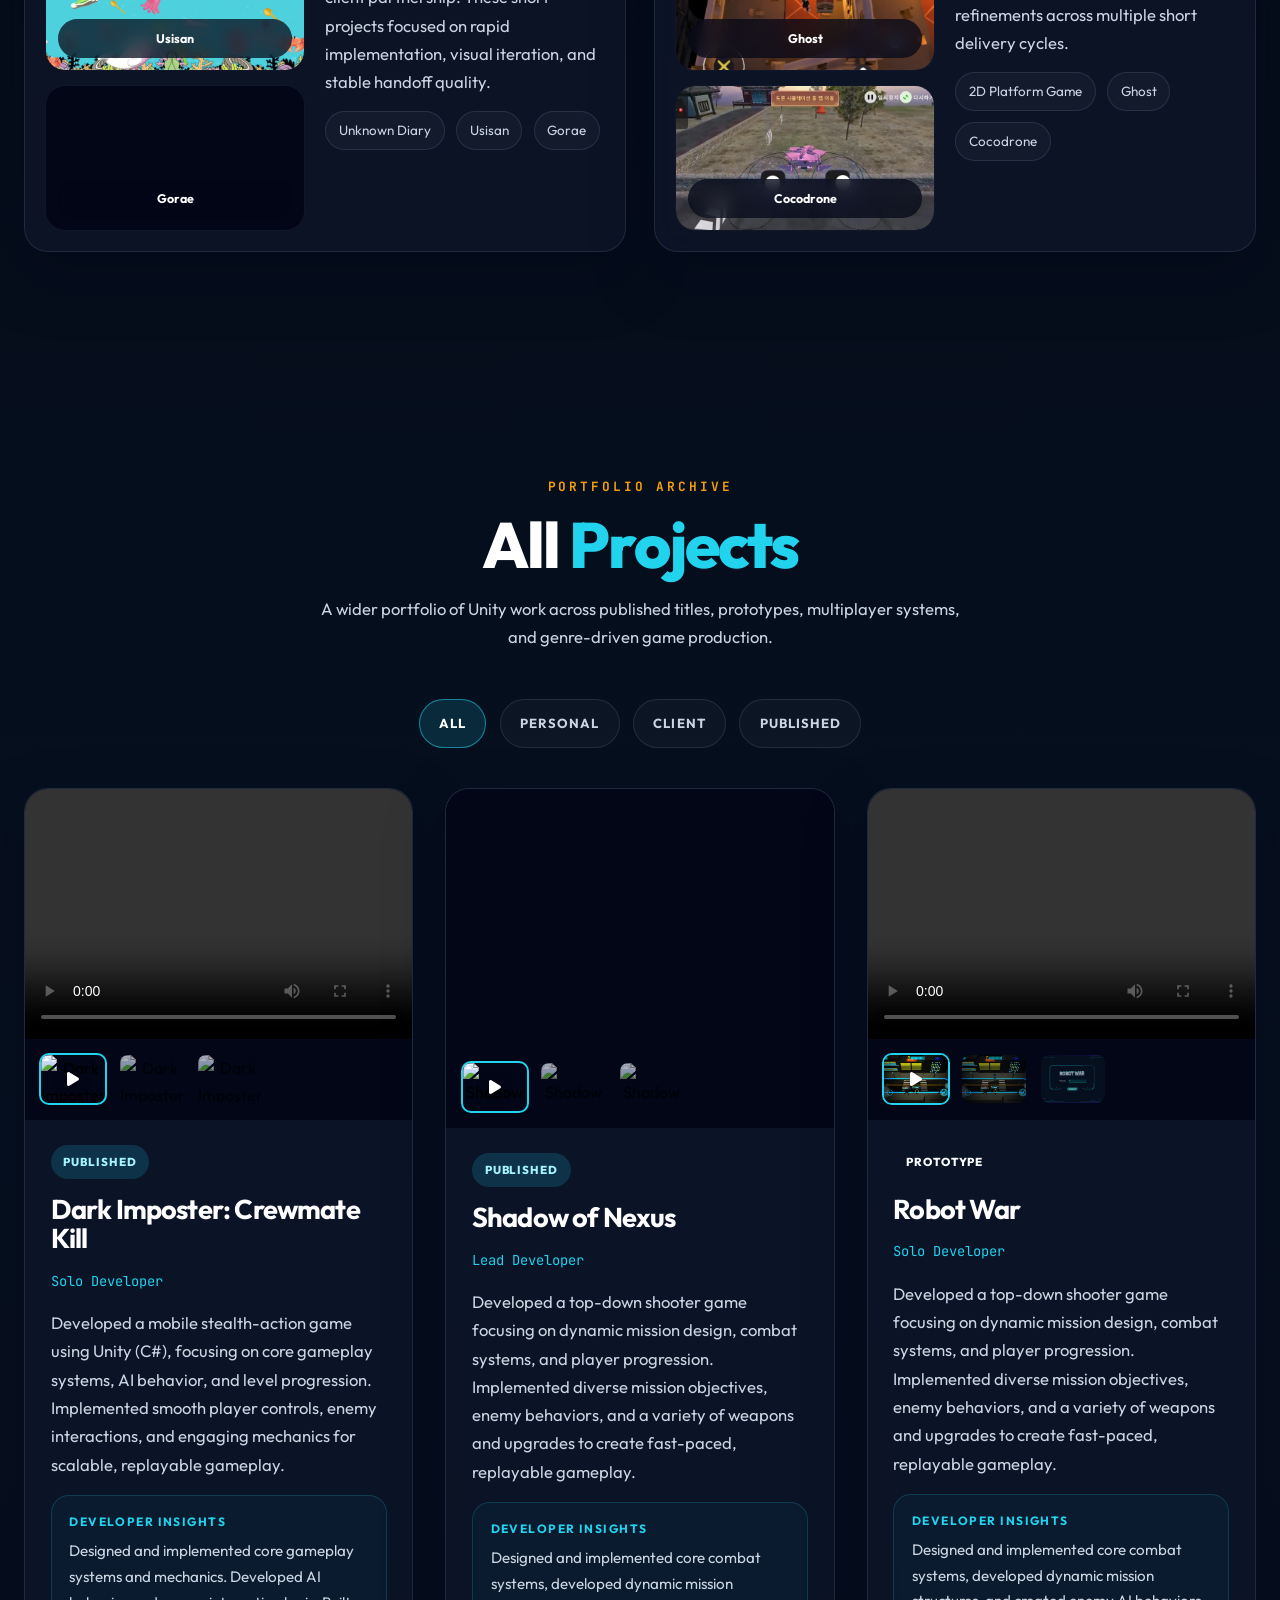
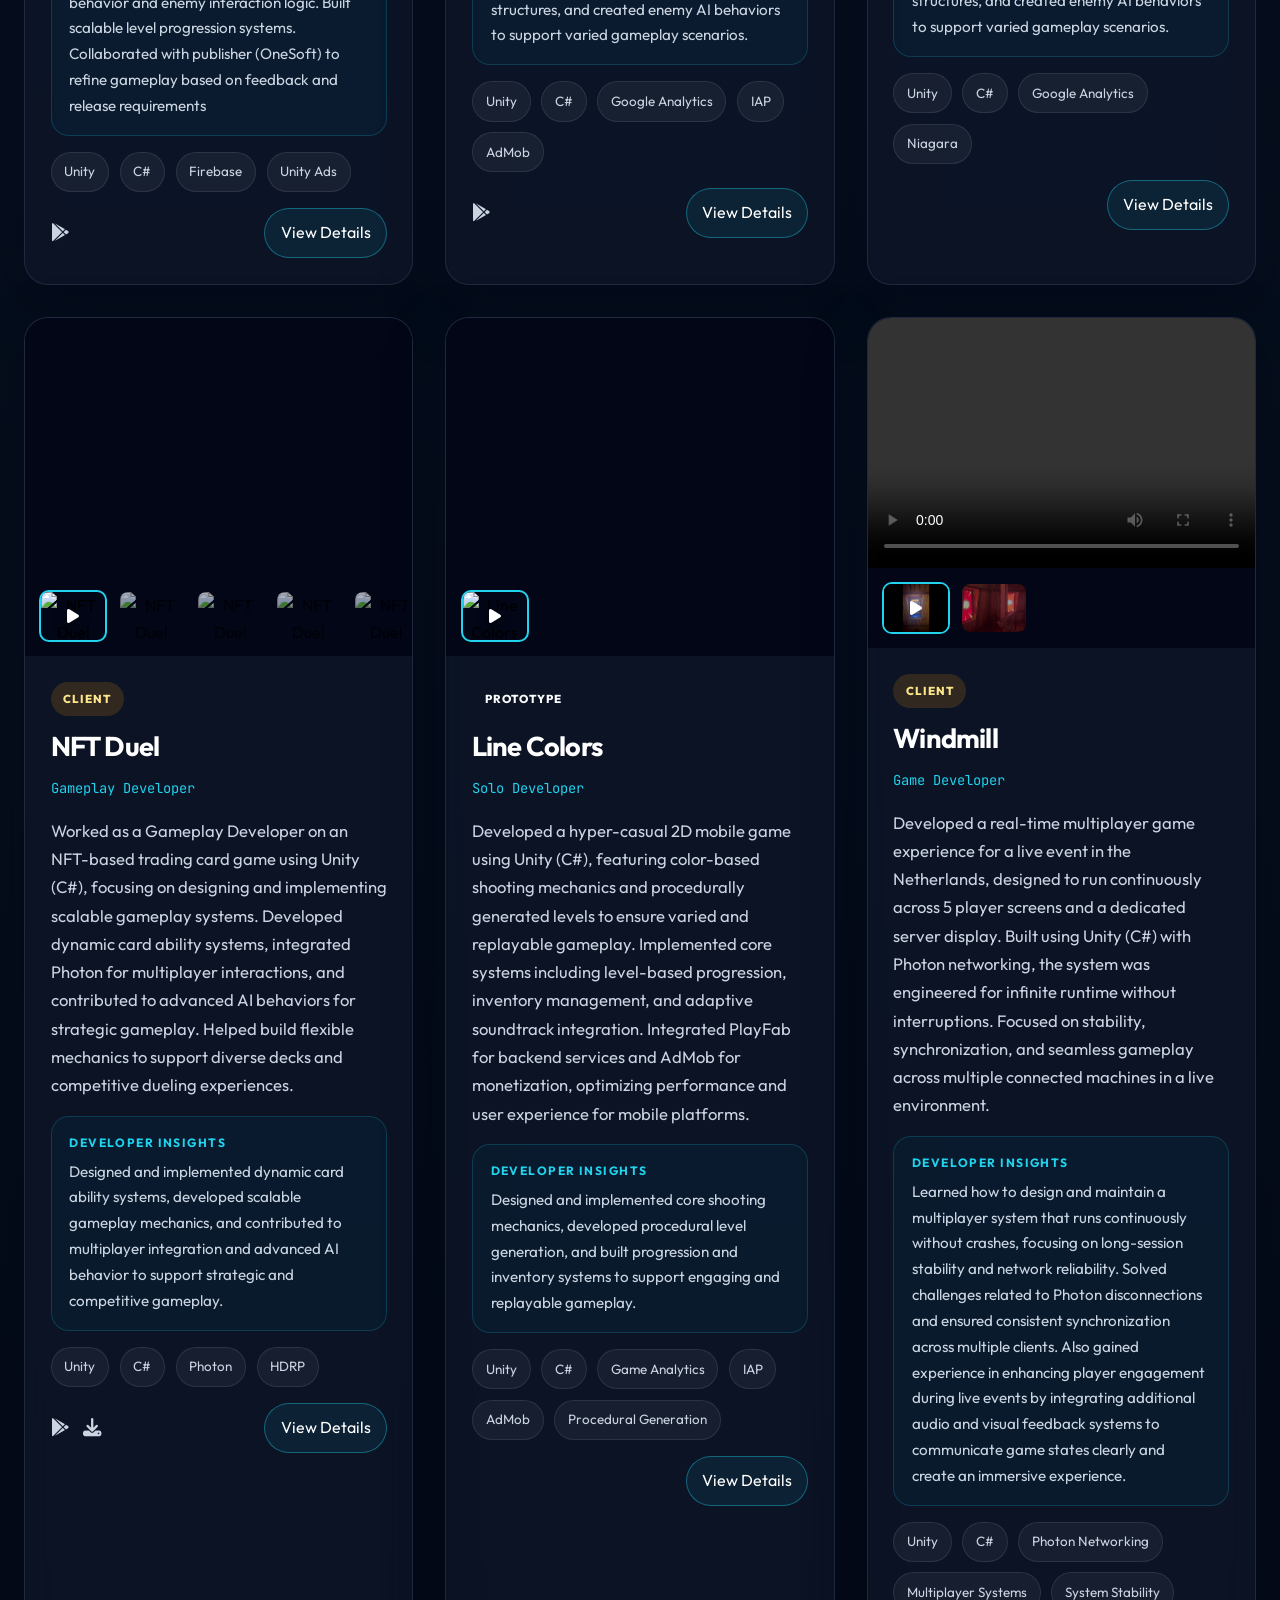
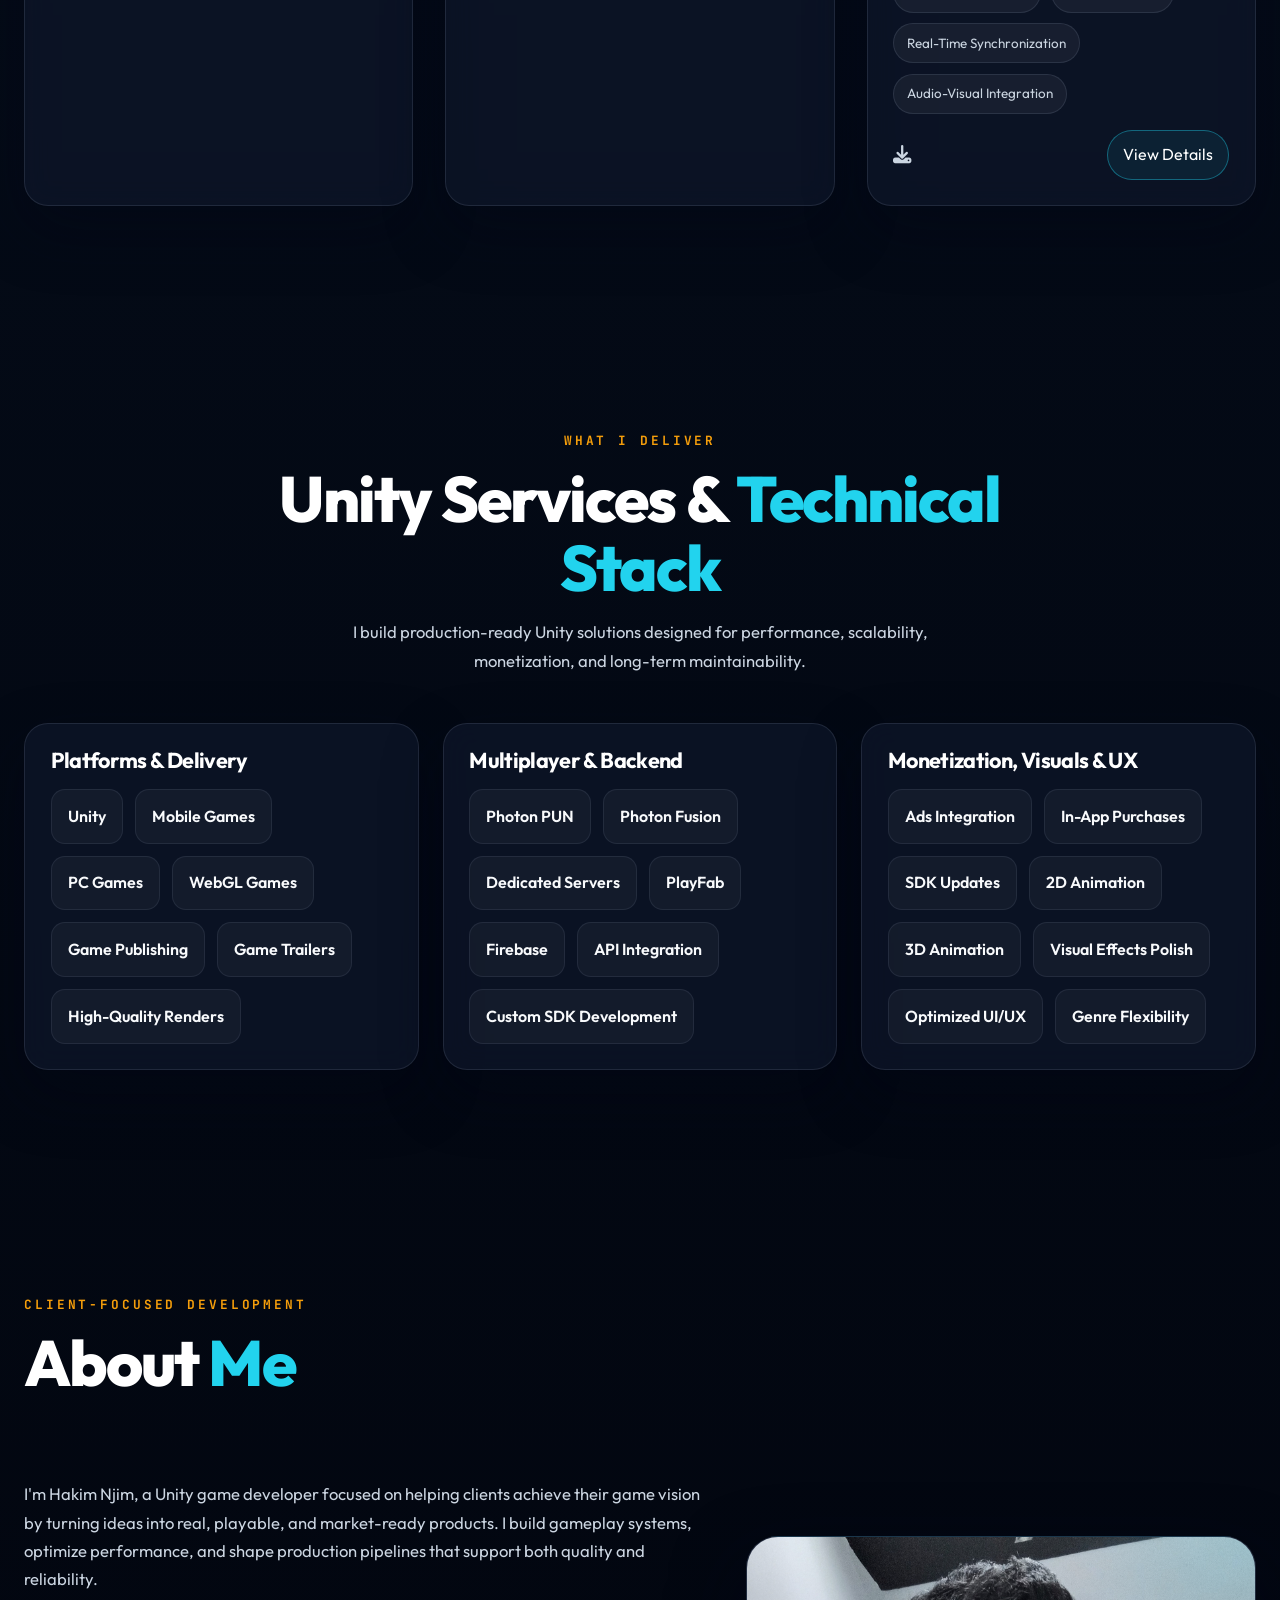
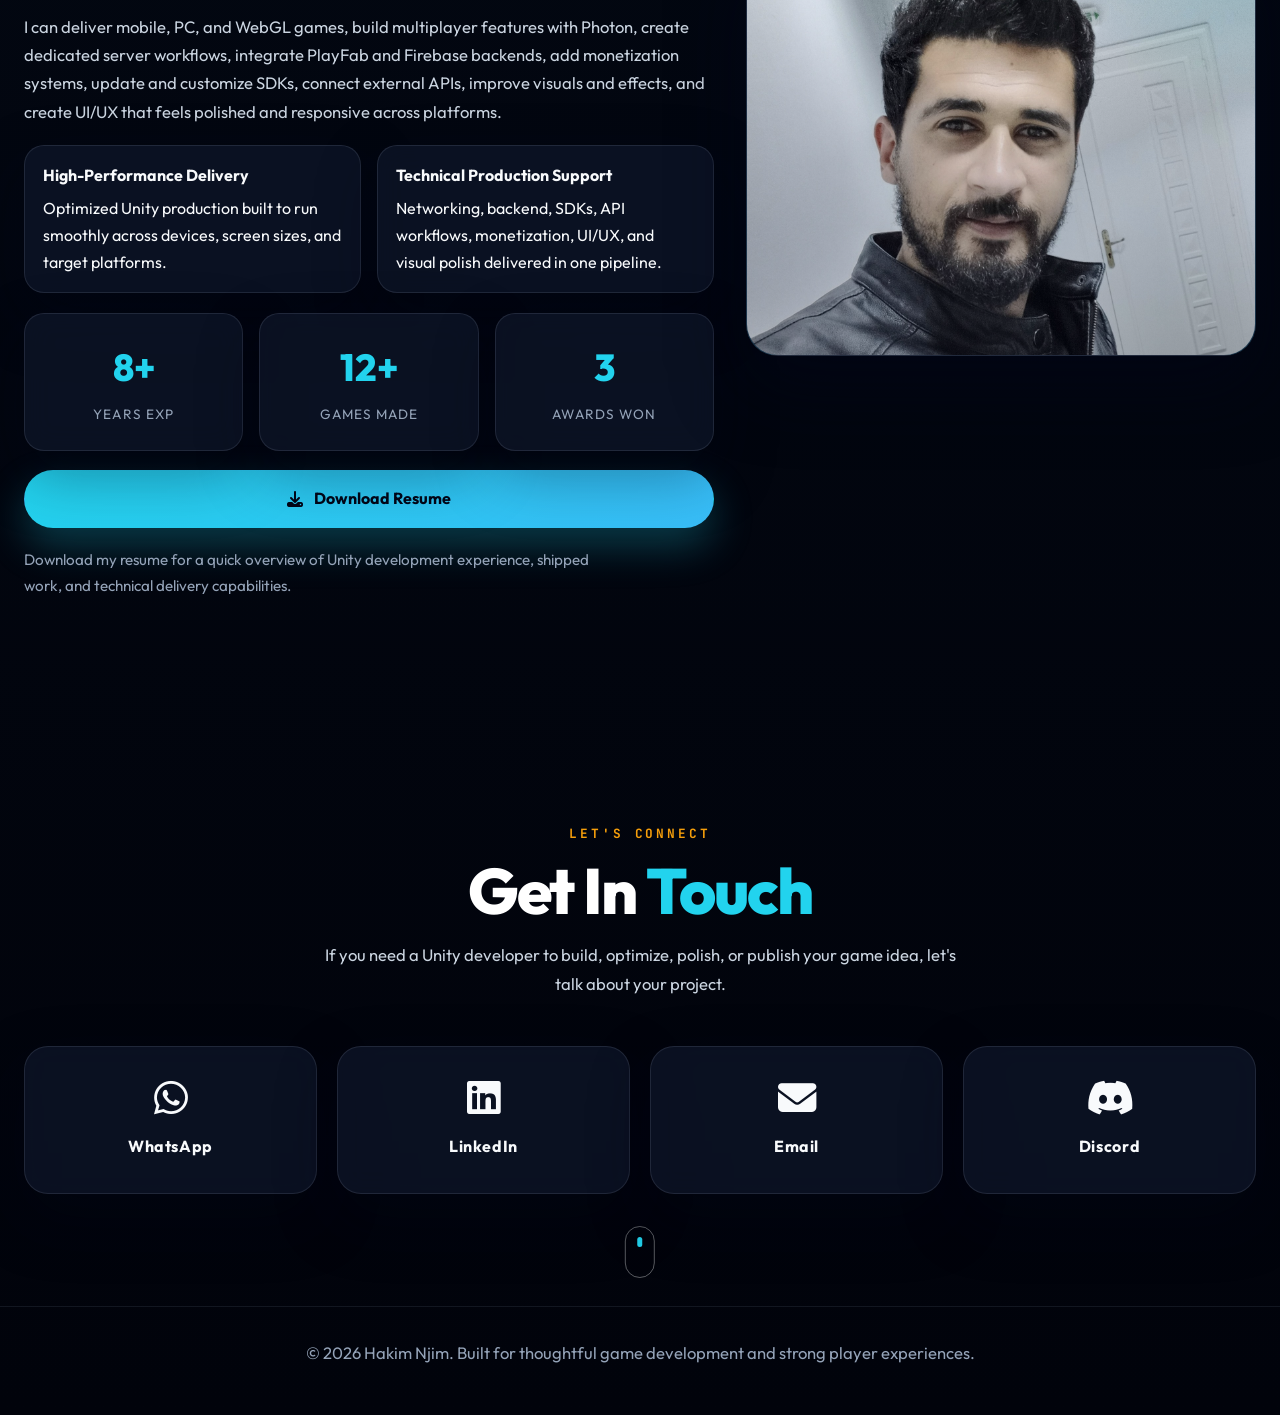
==== commit b22dc5d9: "update project list" ====
--- a/index.html
+++ b/index.html
@@ -14,9 +14,14 @@
     <meta property="og:description" content="Unity game development services for mobile, PC, and WebGL projects, including multiplayer, backend systems, monetization, publishing, and high-performance gameplay production.">
     <meta property="og:url" content="https://hakimnjim.github.io/">
     <meta property="og:site_name" content="Hakim Njim Portfolio">
+    <meta property="og:image" content="https://hakimnjim.github.io/assets/hakim-profile.jpg">
+    <meta property="og:image:alt" content="Portrait of Hakim Njim, Unity game developer">
     <meta name="twitter:card" content="summary_large_image">
     <meta name="twitter:title" content="Hakim Njim | Unity Game Developer">
     <meta name="twitter:description" content="Unity-focused game developer portfolio featuring optimization, multiplayer systems, backend integration, monetization, UI/UX, trailers, and publishing support.">
+    <meta name="twitter:image" content="https://hakimnjim.github.io/assets/hakim-profile.jpg">
+    <link rel="icon" type="image/jpeg" href="assets/hakim-profile.jpg">
+    <link rel="apple-touch-icon" href="assets/hakim-profile.jpg">
     <title>Hakim Njim | Unity Game Developer</title>
 
     <link rel="preconnect" href="https://fonts.googleapis.com">
@@ -222,7 +227,7 @@
                     <h2 id="contact-title" class="section-title">Get In <span>Touch</span></h2>
                     <p class="section-subtitle">If you need a Unity developer to build, optimize, polish, or publish your game idea, let's talk about your project.</p>
                 </div>
-                <p class="contact-intro">The links below are ready for your real profiles and contact details. Replace the placeholders when you publish final contact information.</p>
+               
                 <div class="contact-links">
                     <a href="https://wa.me/+21650450960" target="_blank" rel="noopener noreferrer" class="contact-card whatsapp" aria-label="Open WhatsApp profile placeholder">
                         <i class="fab fa-whatsapp"></i>
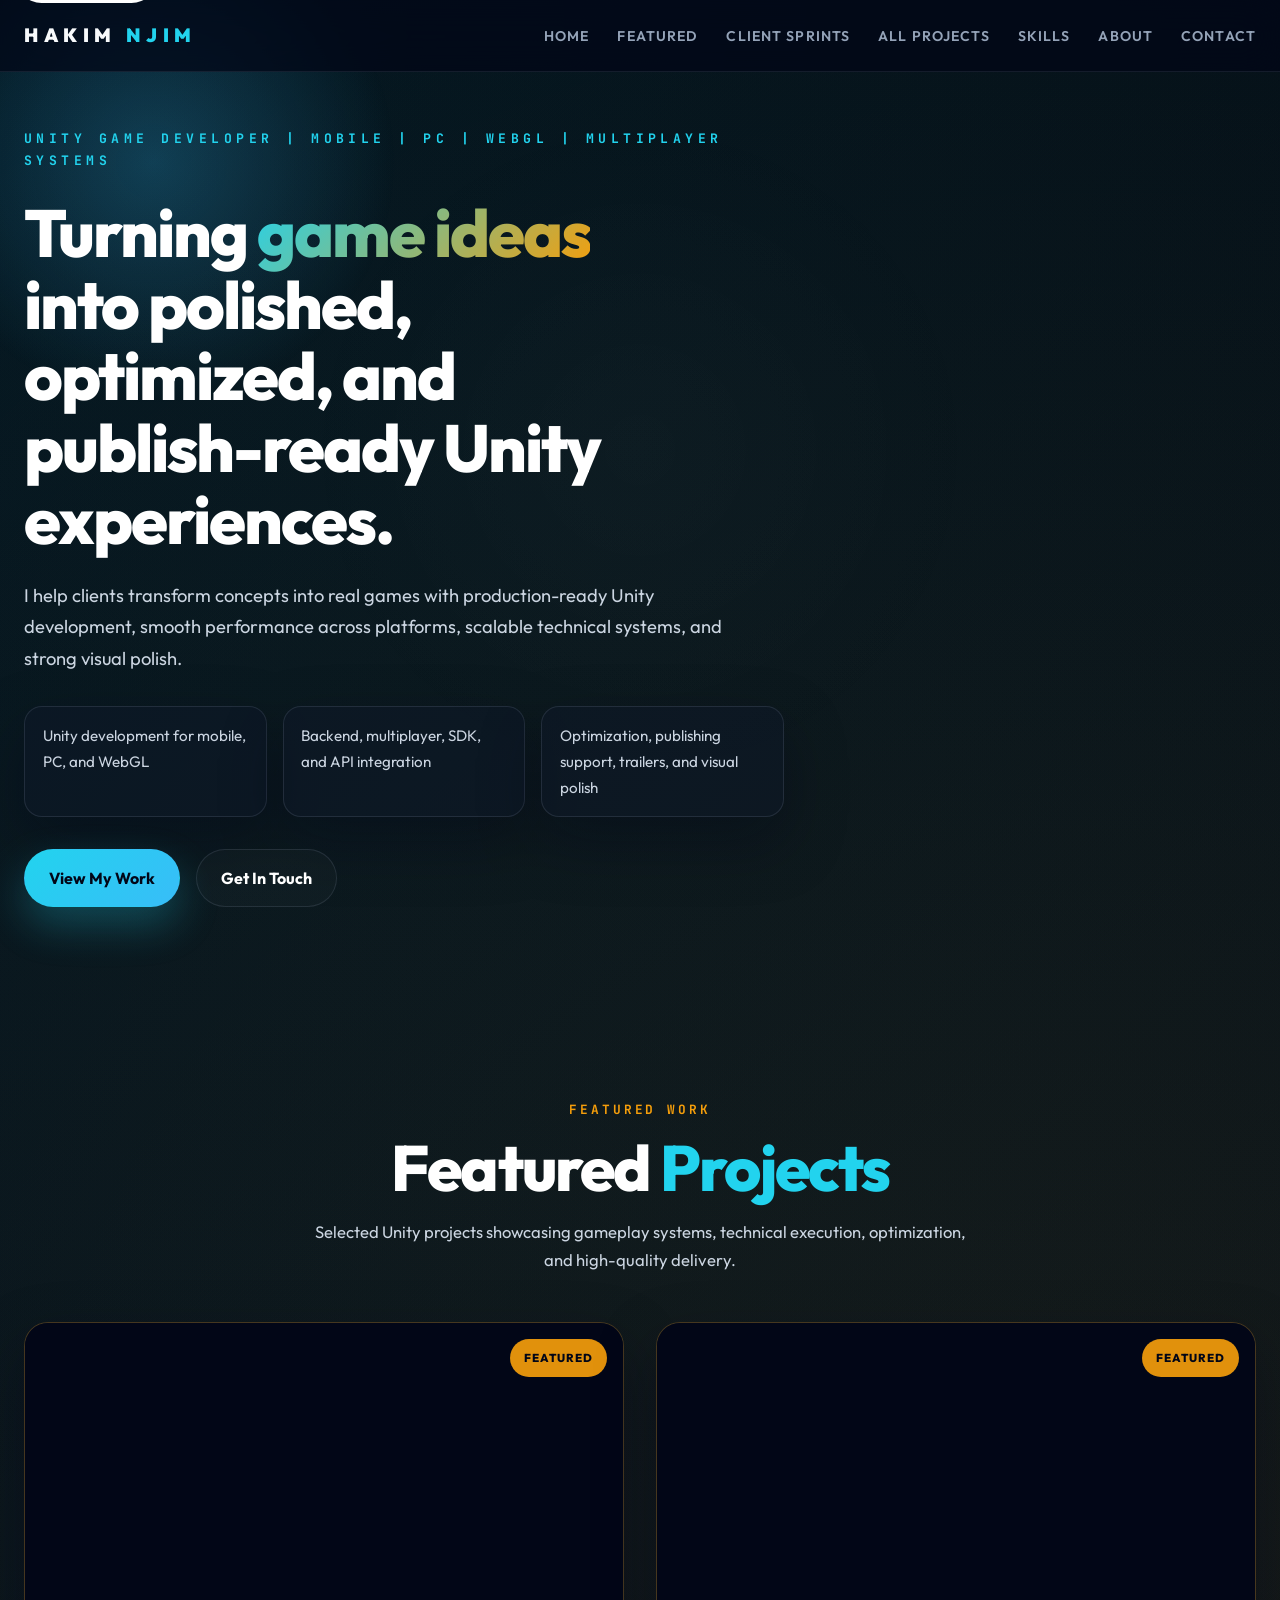
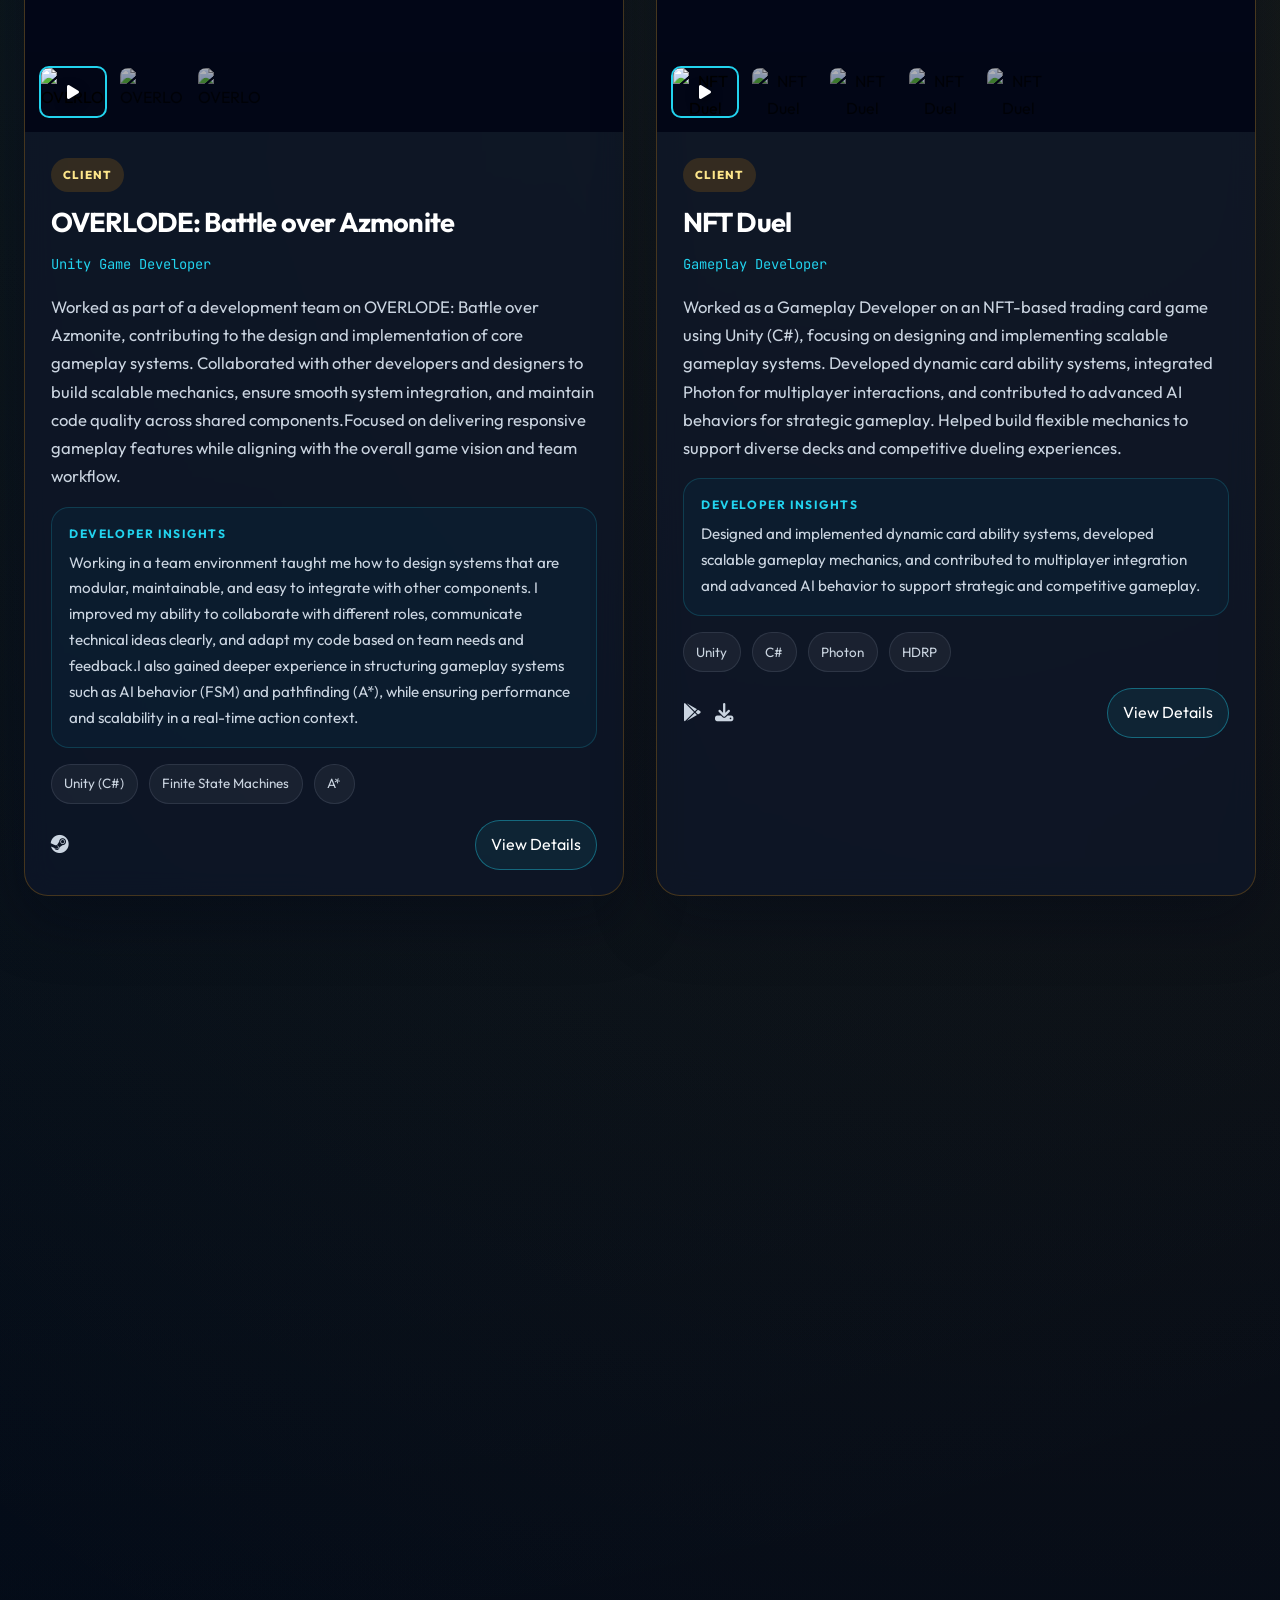
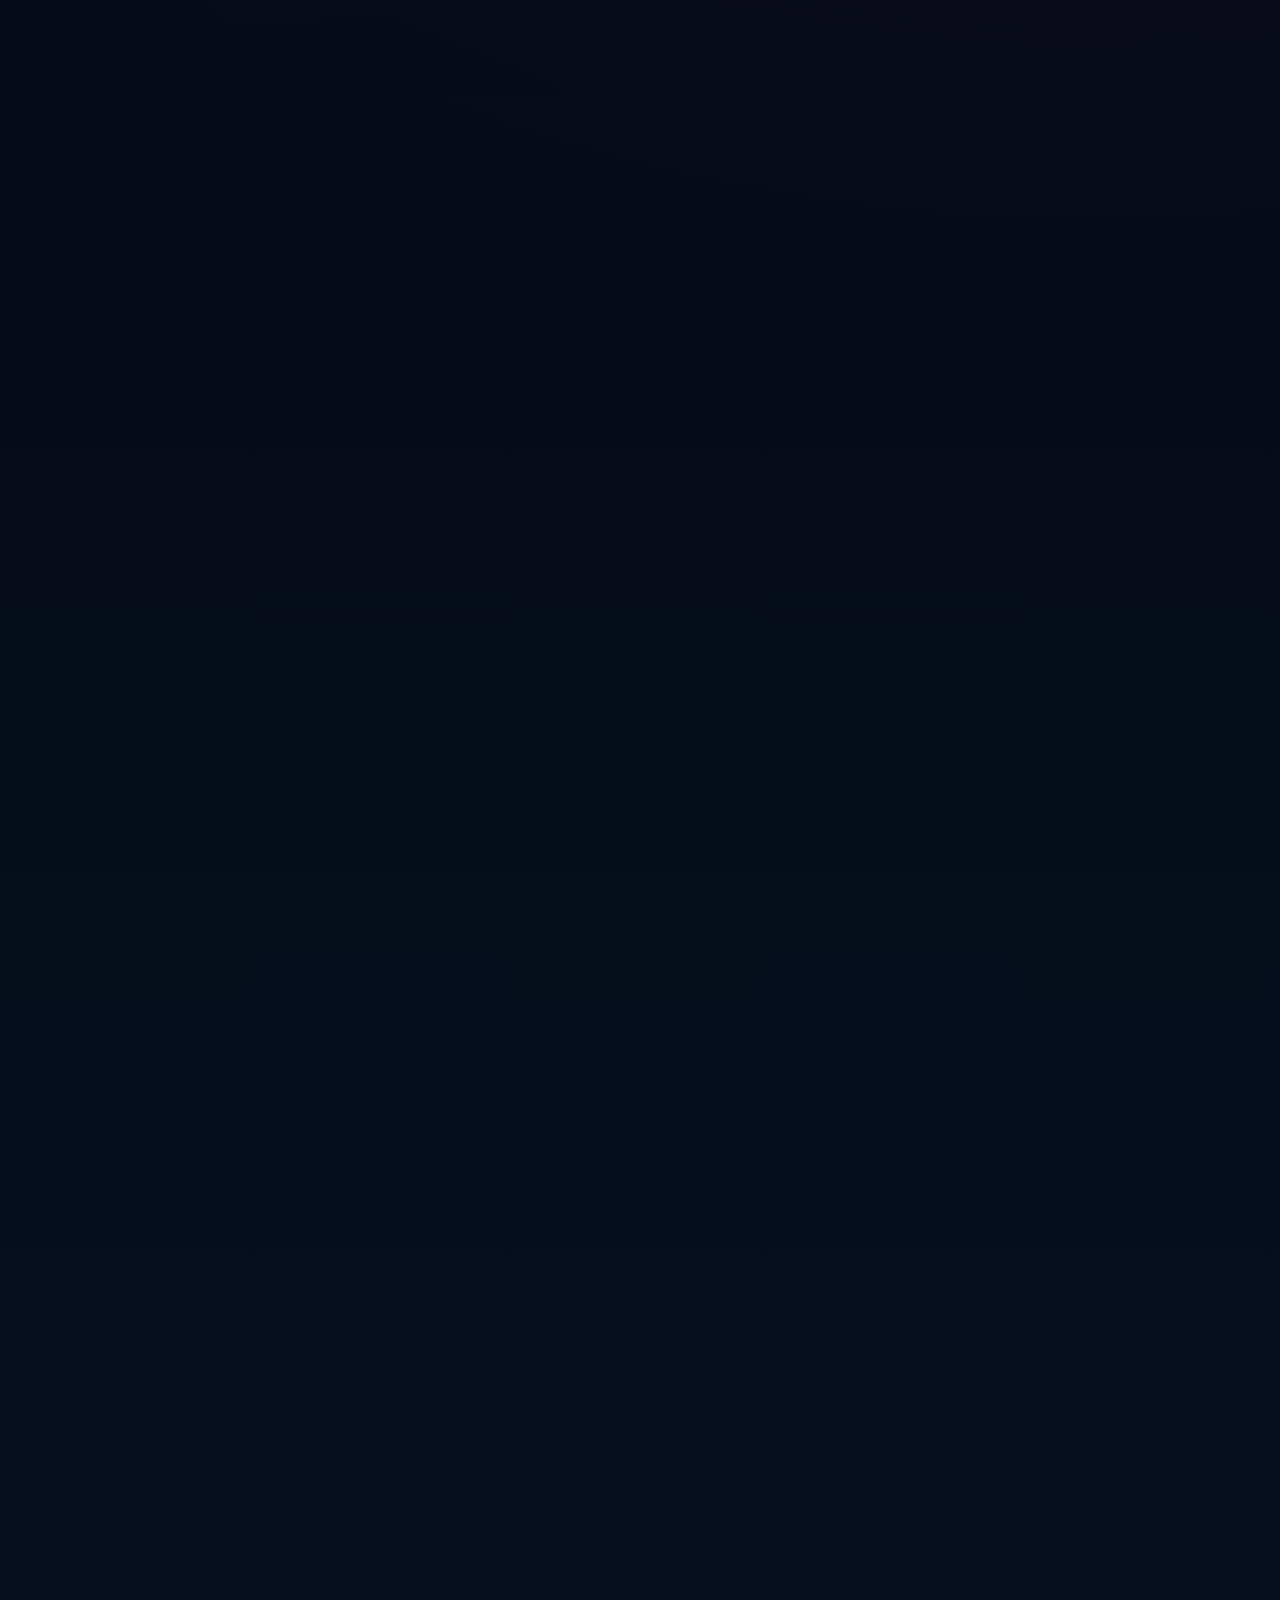
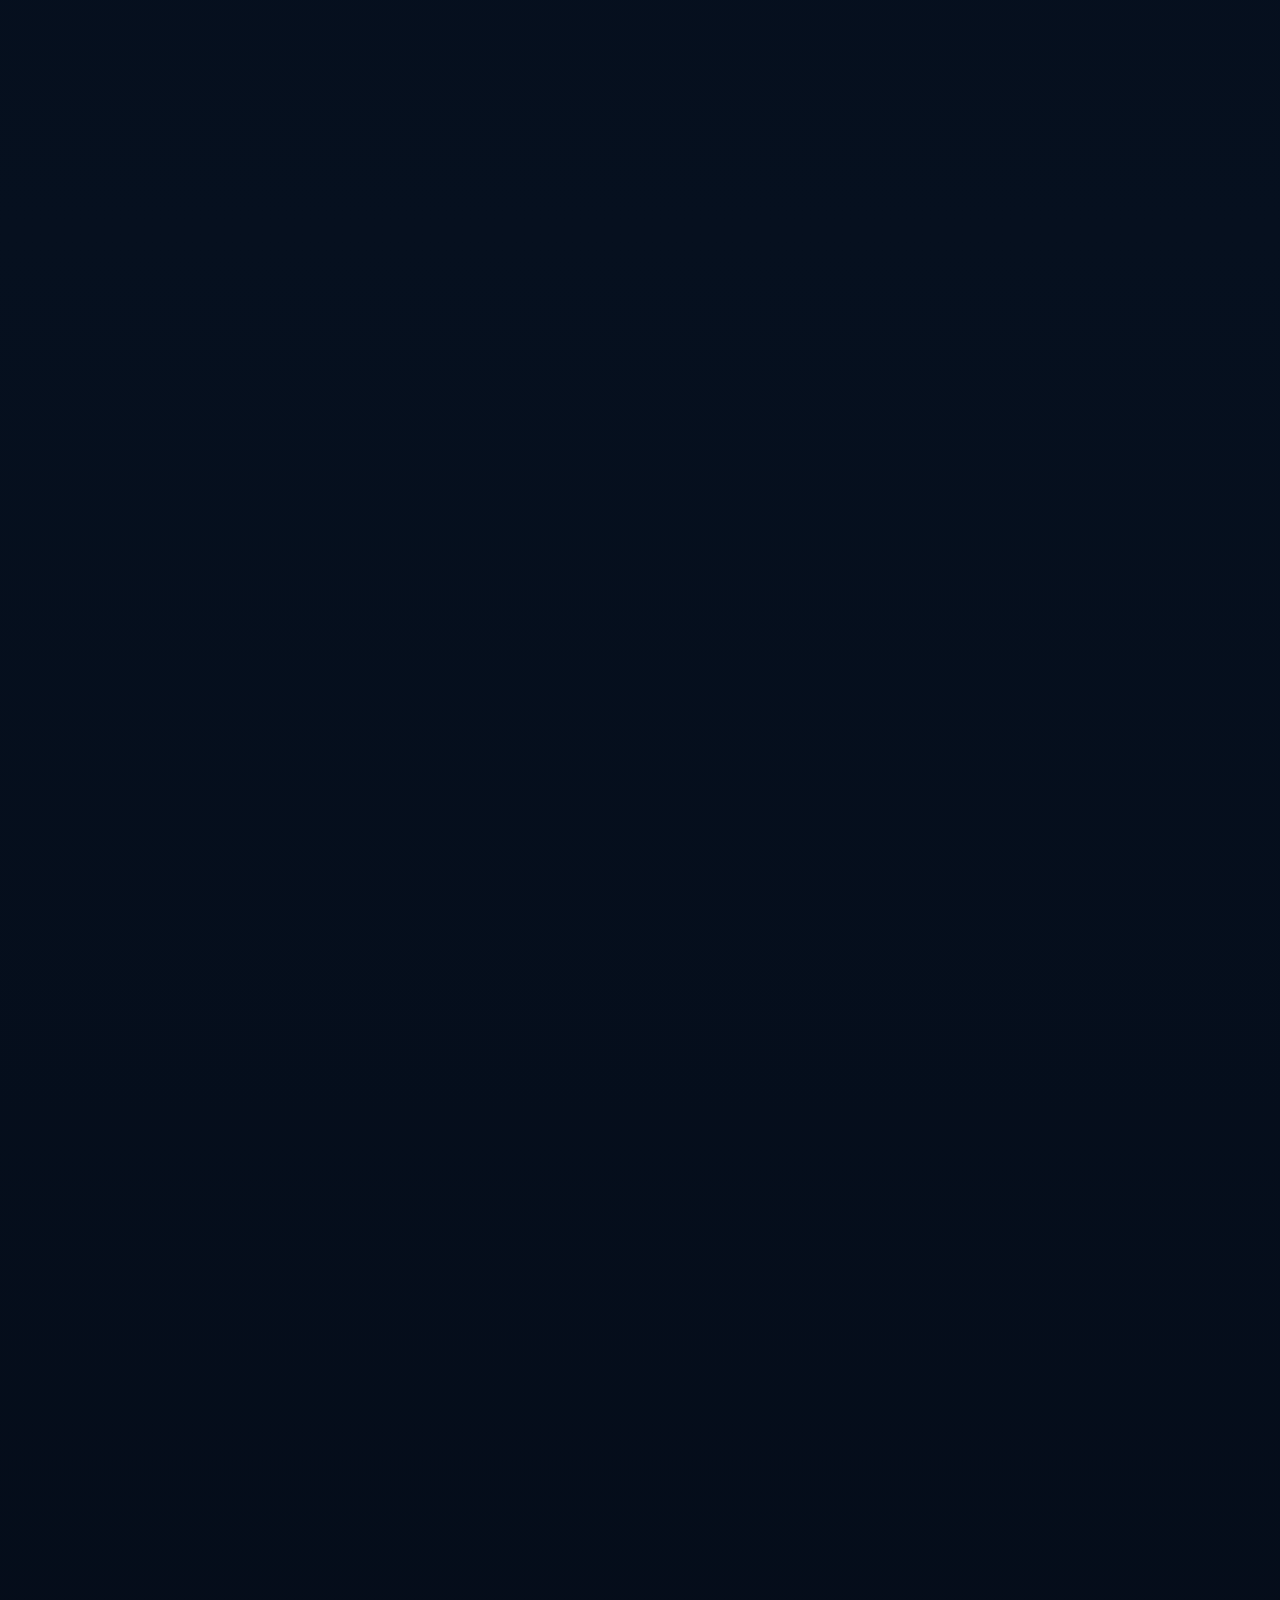
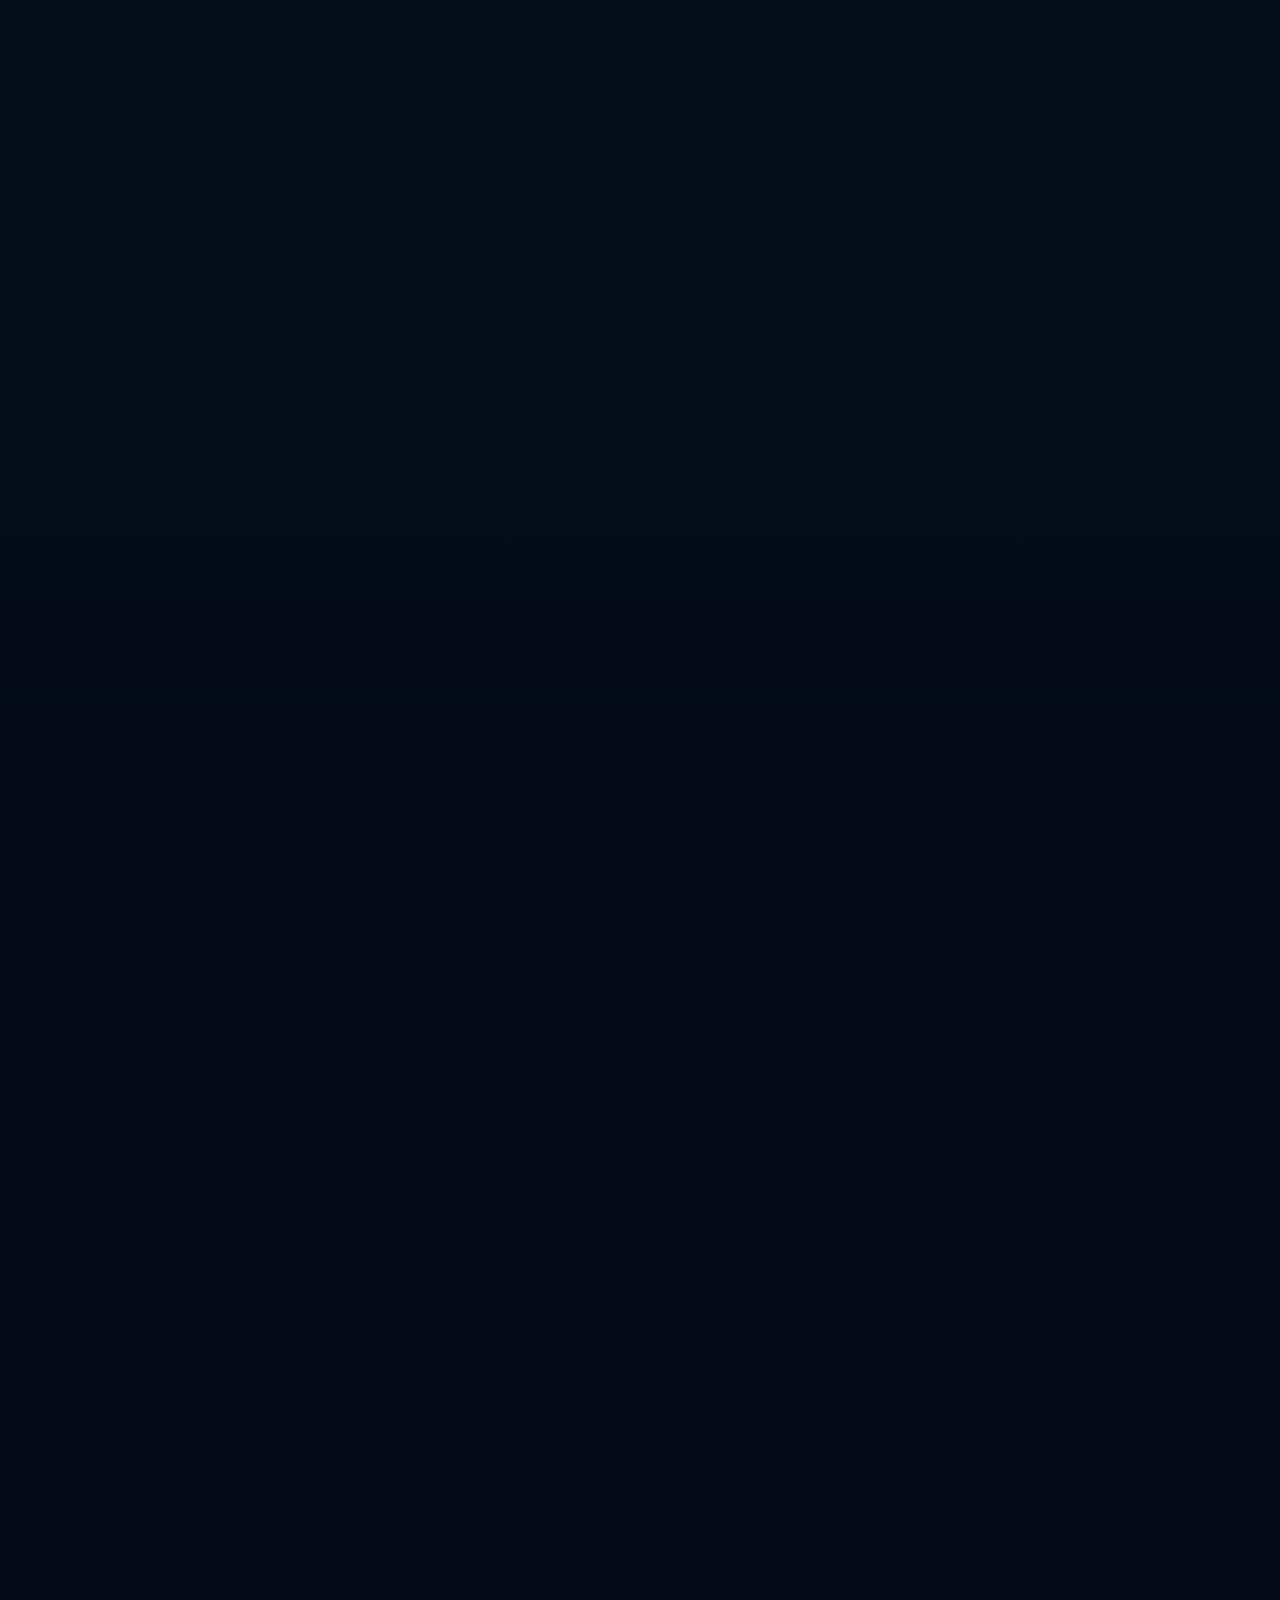
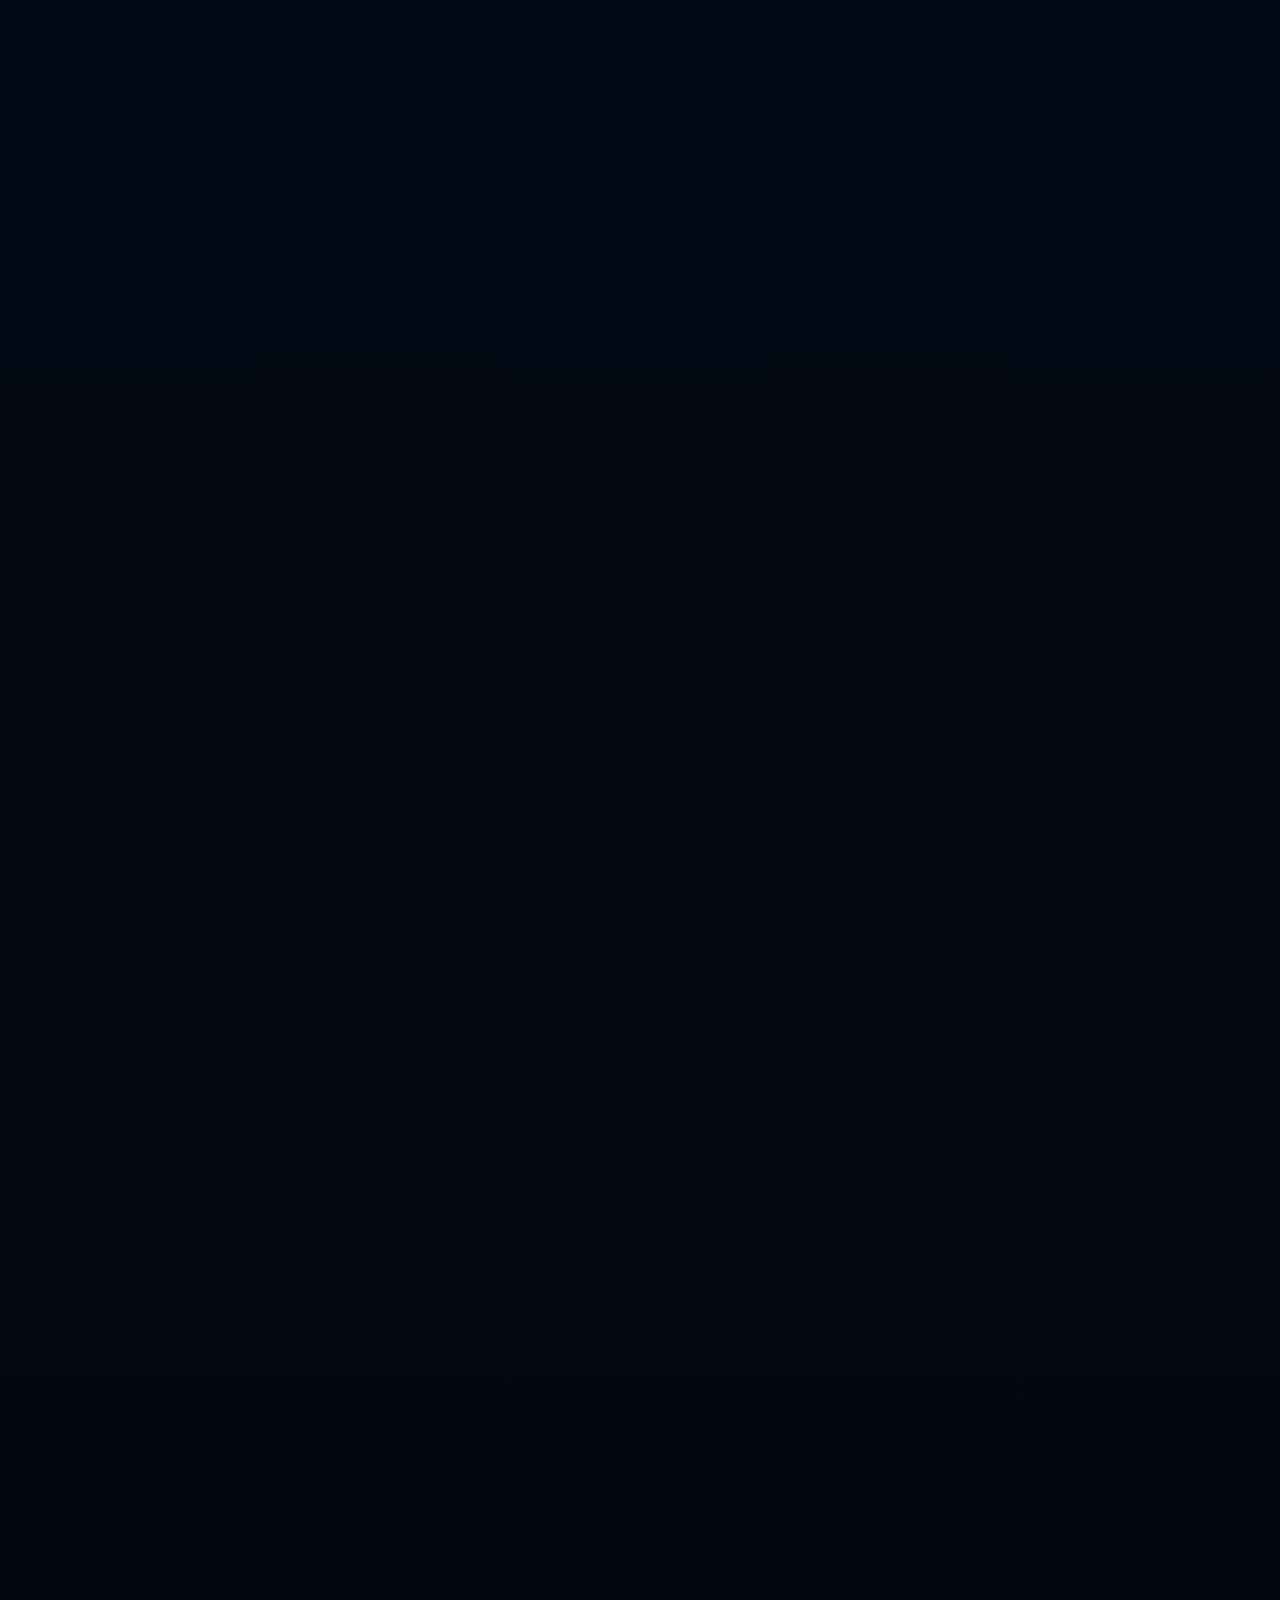
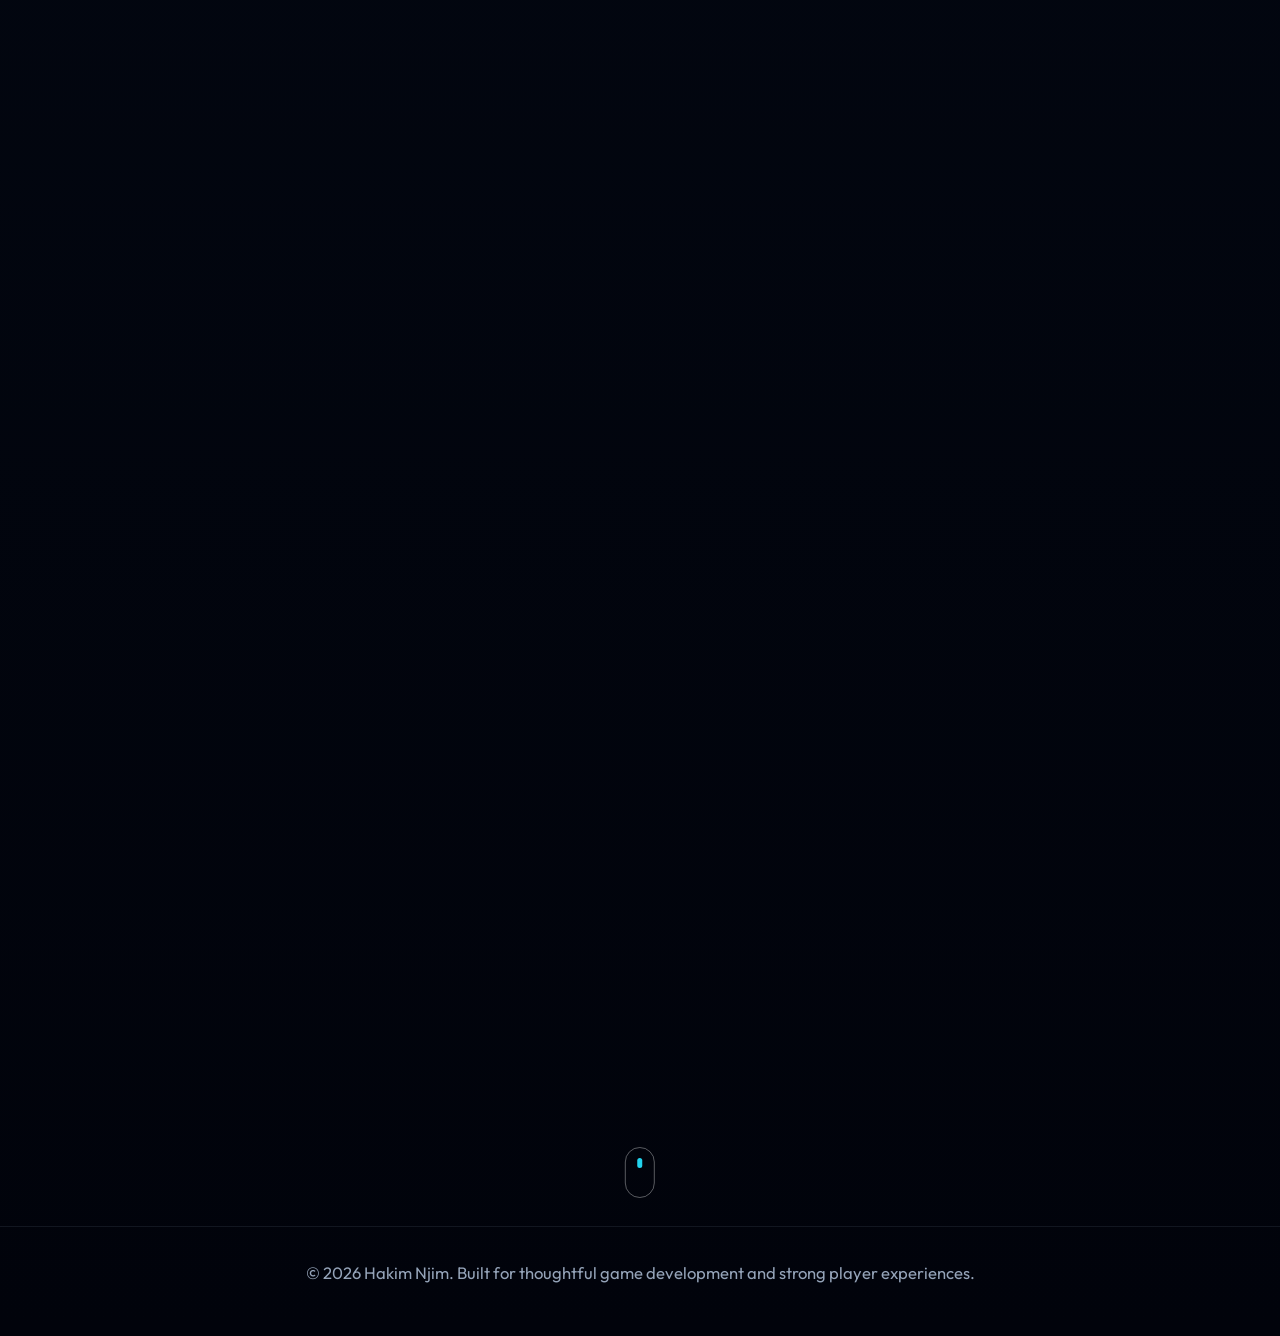
==== commit 909068c7: "optimze web page" ====
--- a/index.html
+++ b/index.html
@@ -213,7 +213,7 @@
                     </div>
                     <div class="about-image">
                         <div class="image-frame">
-                            <img src="assets/hakim-profile.jpg" alt="Portrait of Hakim Njim, Unity game developer" class="profile-image">
+                            <img src="assets/hakim-profile.jpg" alt="Portrait of Hakim Njim, Unity game developer" class="profile-image" loading="lazy" decoding="async">
                         </div>
                     </div>
                 </div>
--- a/style.css
+++ b/style.css
@@ -203,6 +203,8 @@
 
 .section-padding {
     padding: 7rem 0;
+    content-visibility: auto;
+    contain-intrinsic-size: 700px;
 }
 
 .hero-section {
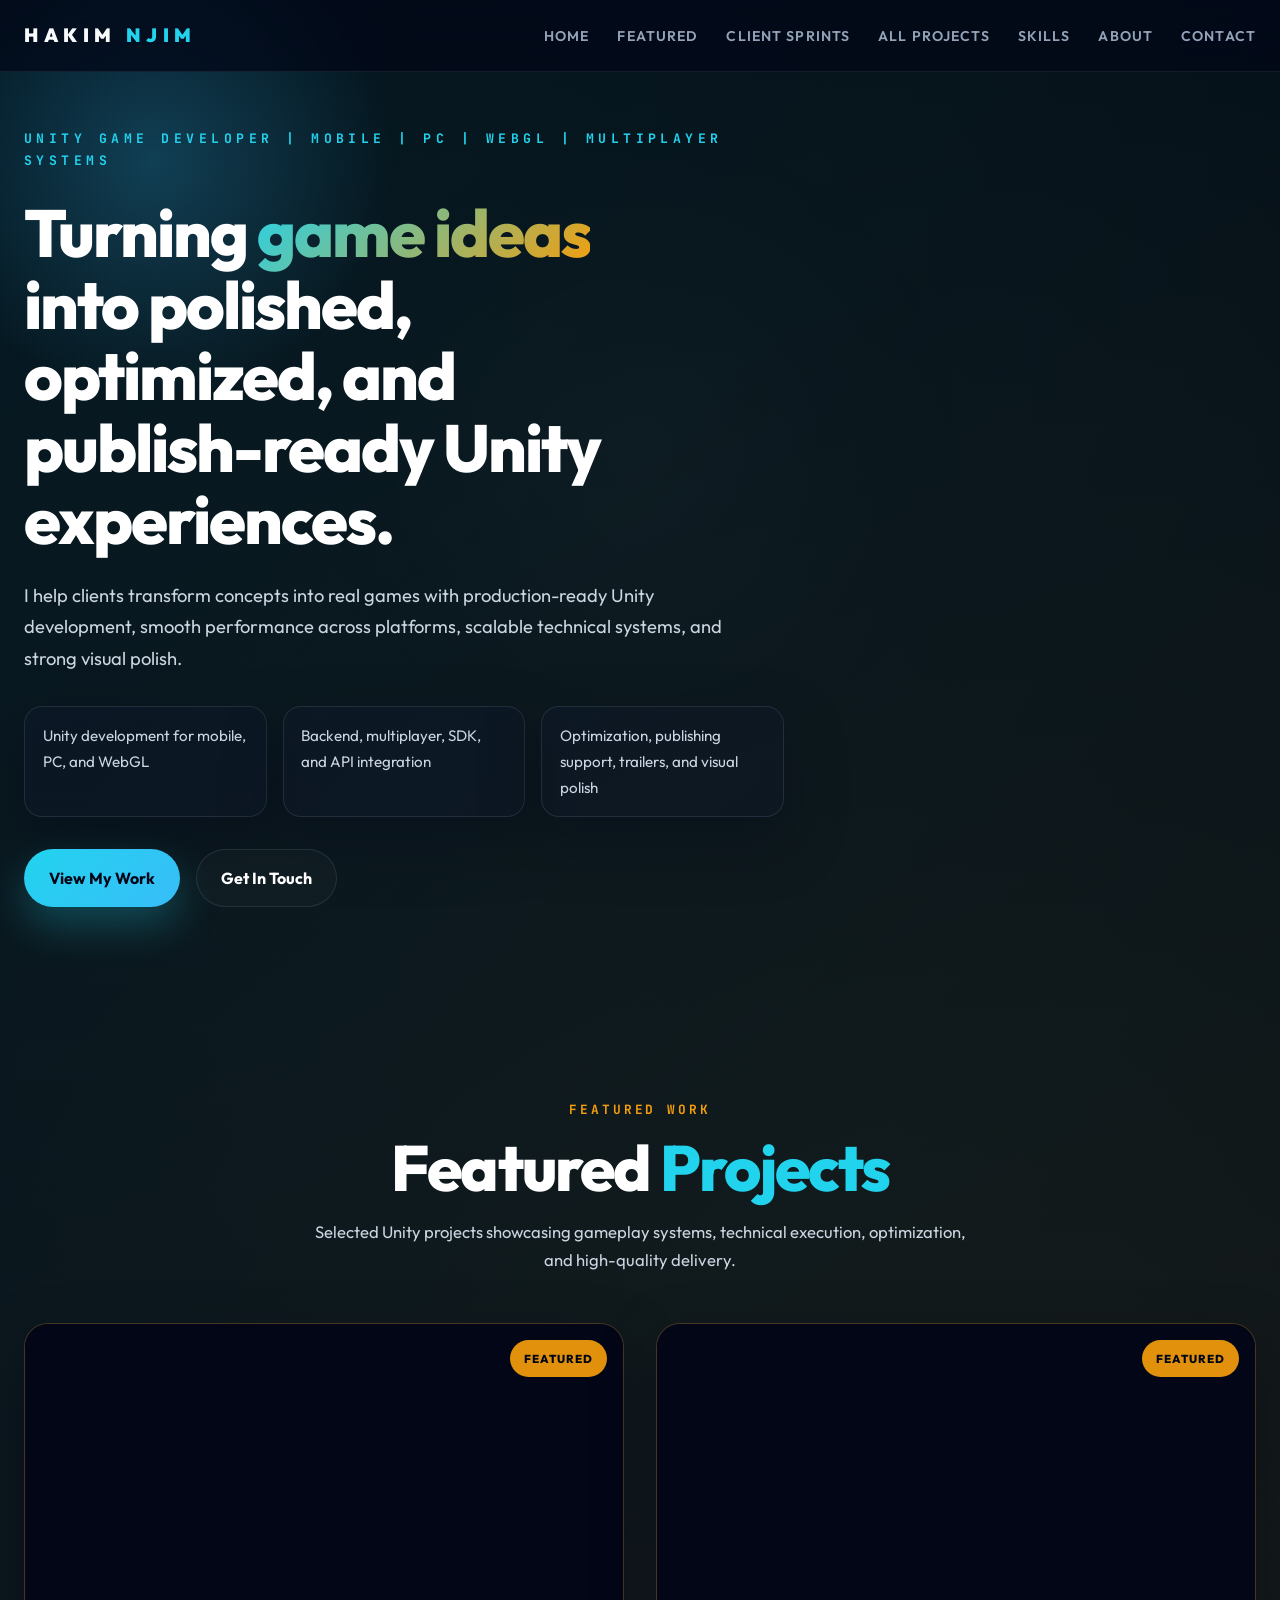
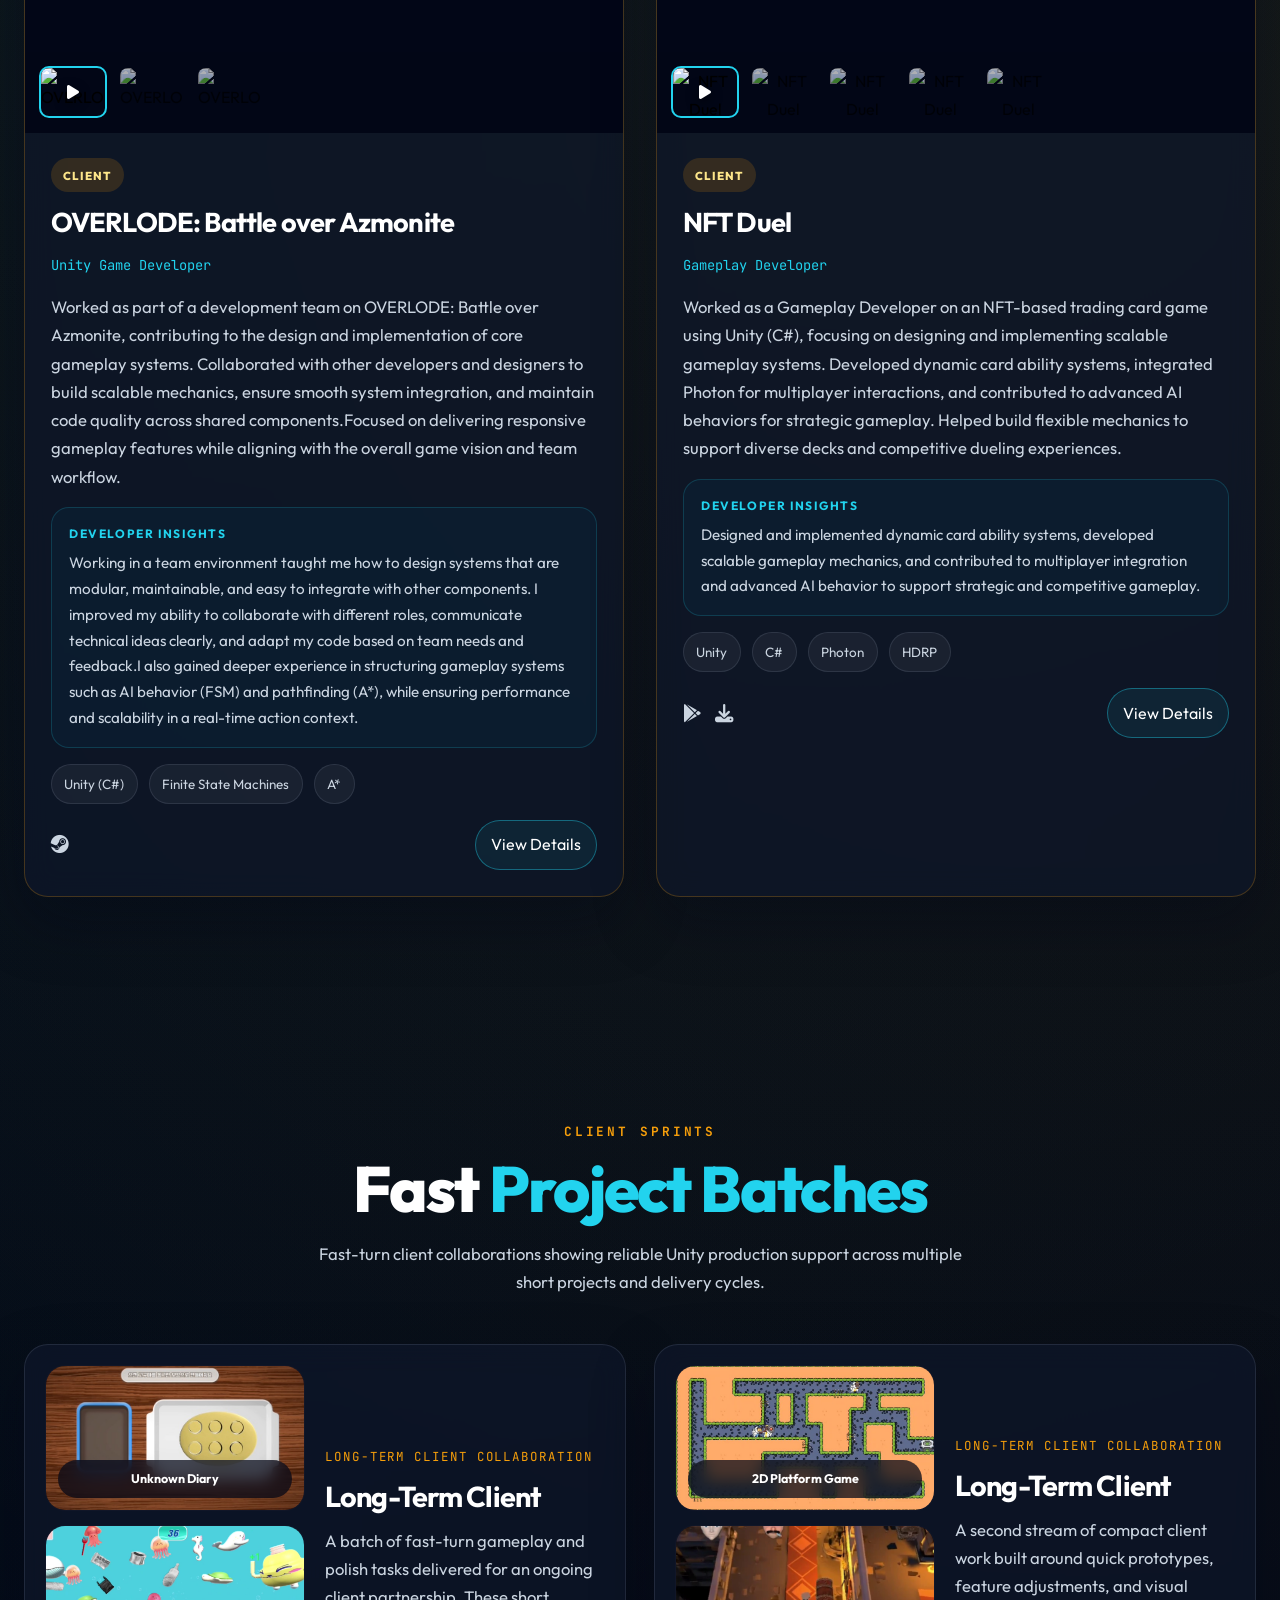
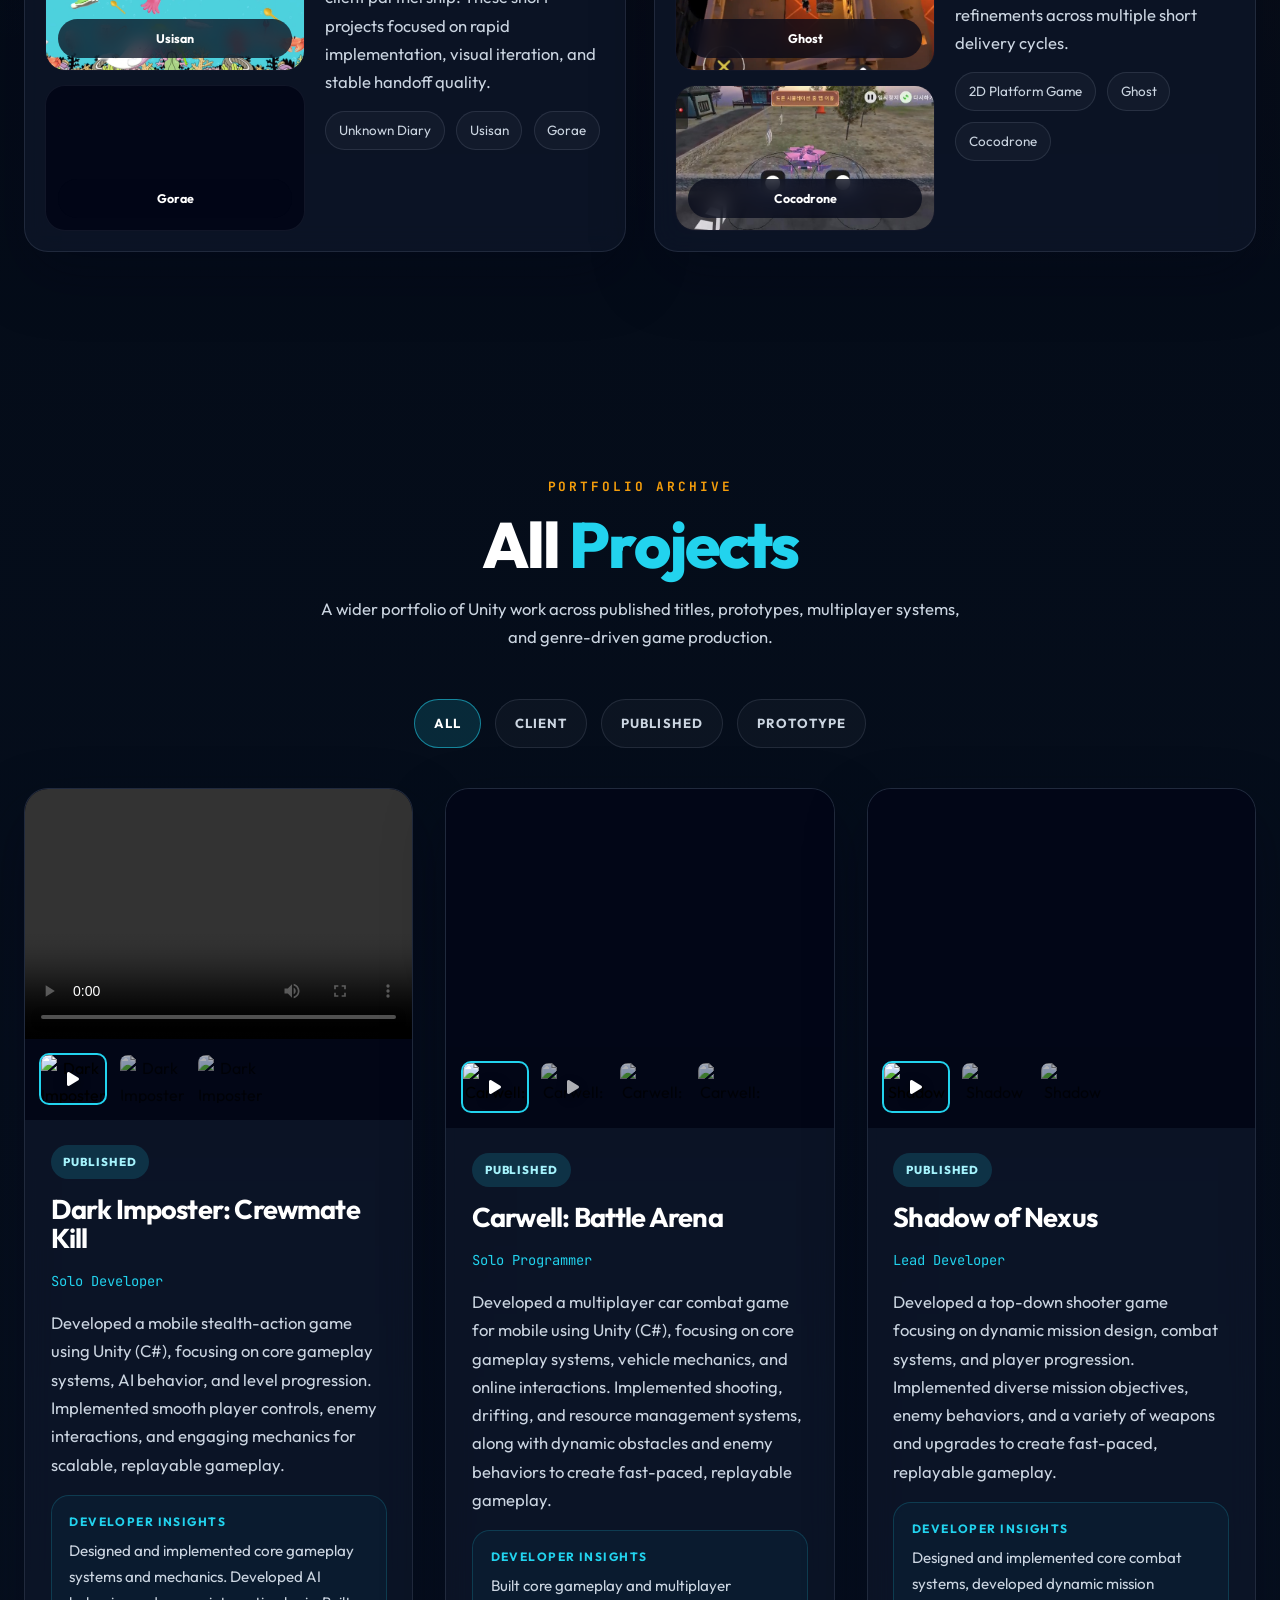
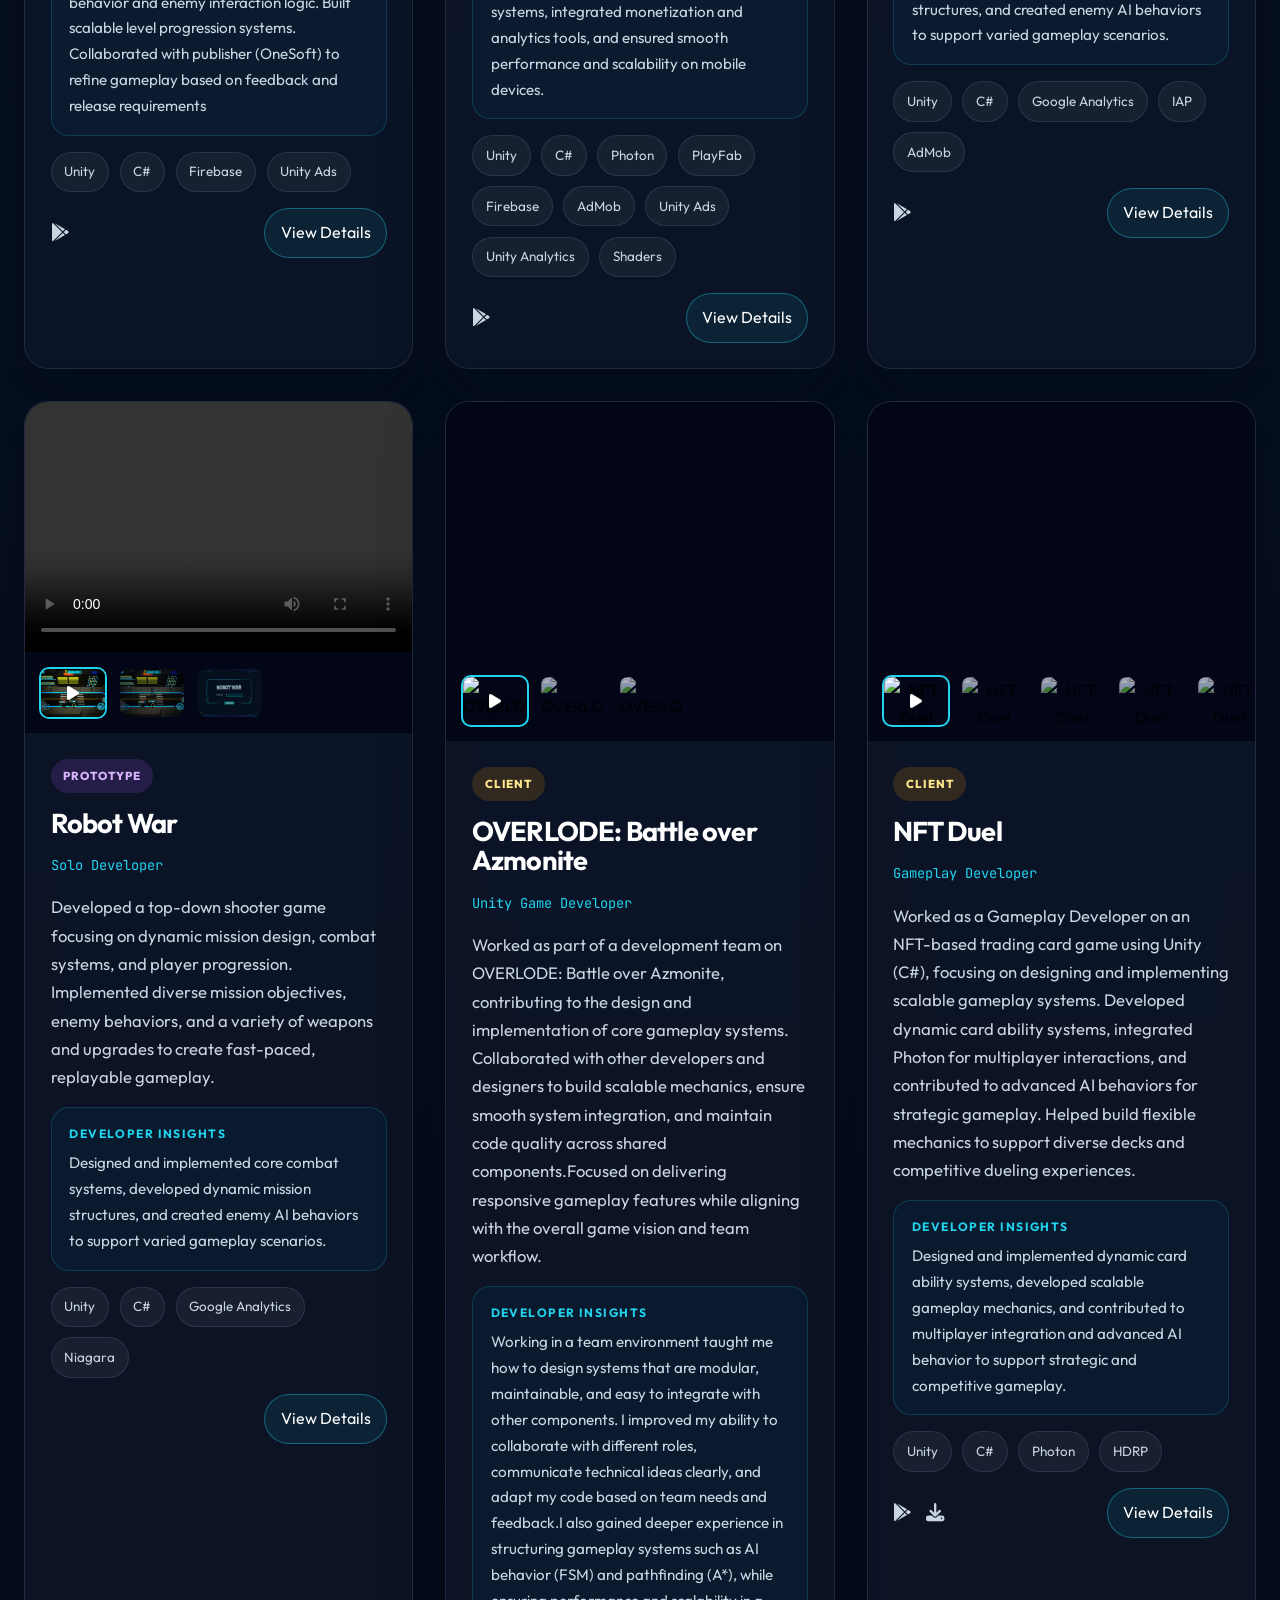
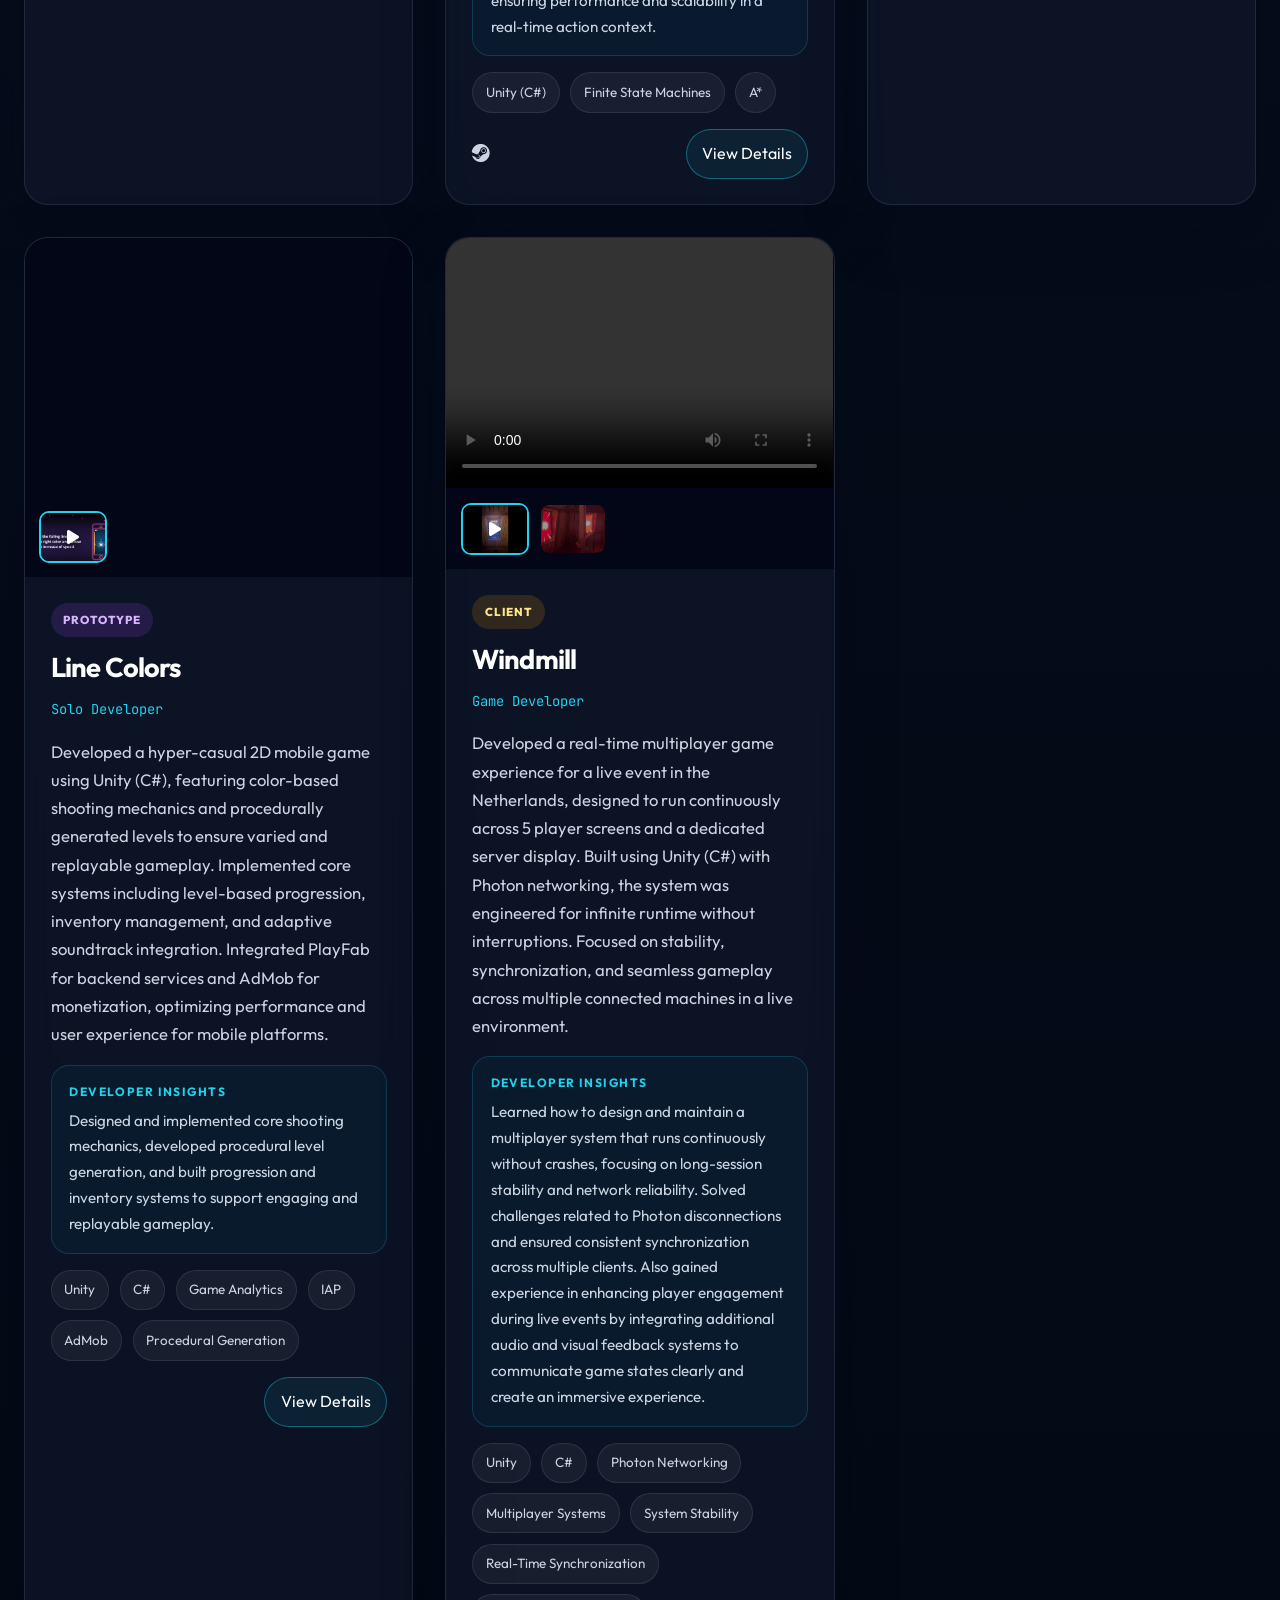
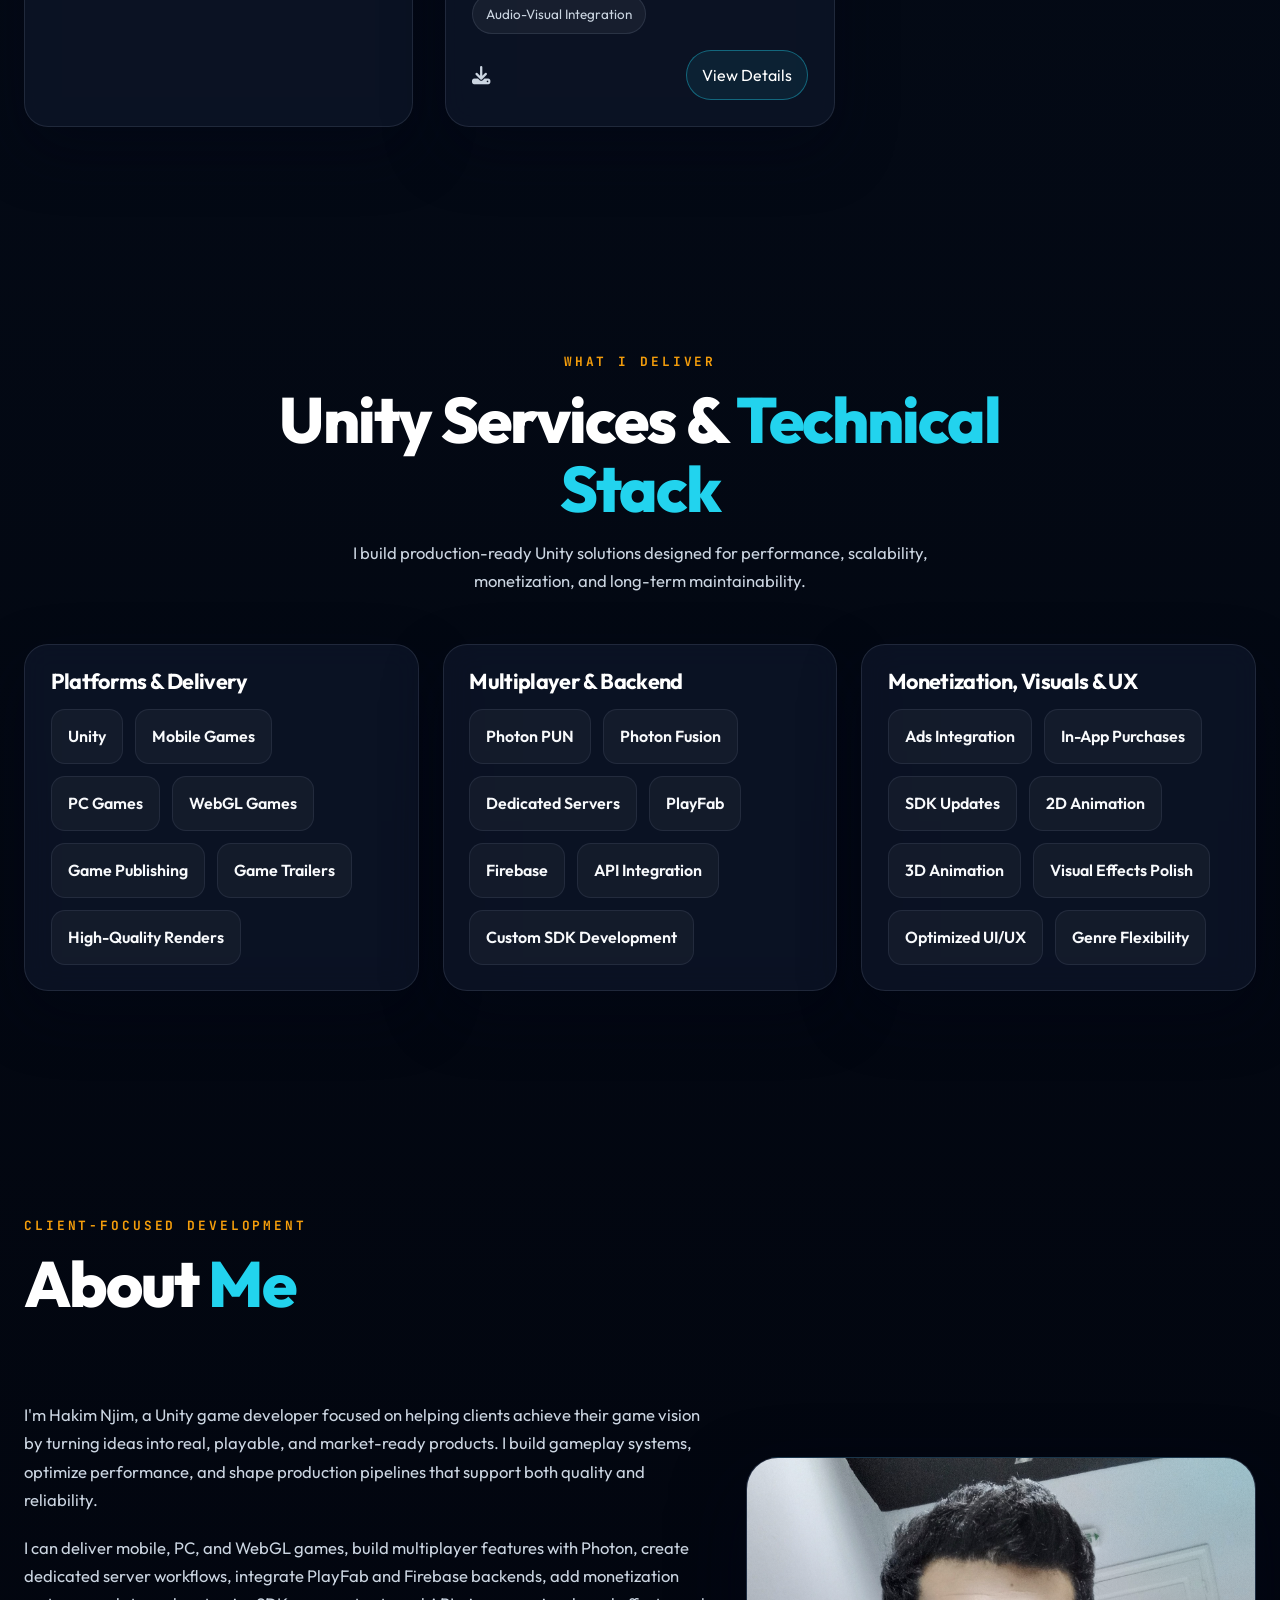
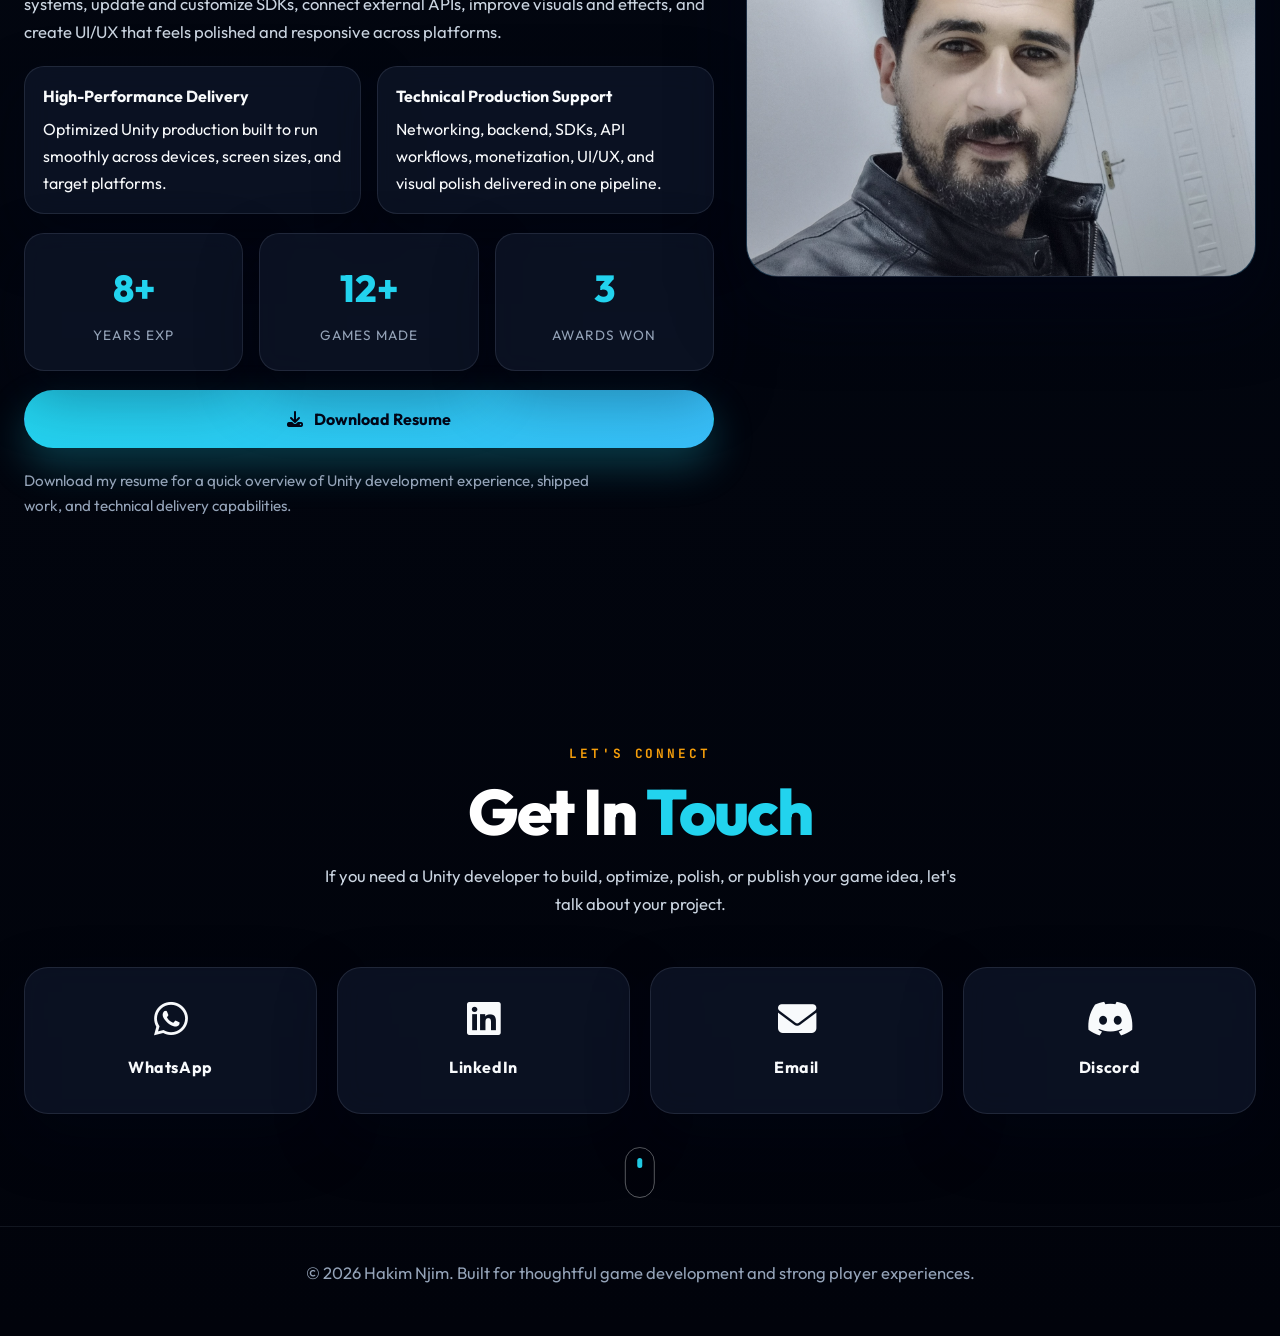
==== commit 7ae0ea02: "Update index.html" ====
--- a/index.html
+++ b/index.html
@@ -31,7 +31,6 @@
     <link rel="stylesheet" href="style.css">
 </head>
 <body class="dark-theme">
-    <a href="#main-content" class="skip-link">Skip to content</a>
 
     <header class="site-header">
         <nav class="navbar" aria-label="Primary">
@@ -112,9 +111,9 @@
 
                 <div class="filter-controls" role="toolbar" aria-label="Project filters">
                     <button class="filter-btn active" type="button" data-filter="all" aria-pressed="true">All</button>
-                    <button class="filter-btn" type="button" data-filter="personal" aria-pressed="false">Personal</button>
                     <button class="filter-btn" type="button" data-filter="client" aria-pressed="false">Client</button>
                     <button class="filter-btn" type="button" data-filter="published" aria-pressed="false">Published</button>
+                    <button class="filter-btn" type="button" data-filter="prototype" aria-pressed="false">Prototype</button>
                 </div>
 
                 <div id="all-projects-container" class="projects-grid" aria-live="polite">
--- a/style.css
+++ b/style.css
@@ -203,8 +203,6 @@
 
 .section-padding {
     padding: 7rem 0;
-    content-visibility: auto;
-    contain-intrinsic-size: 700px;
 }
 
 .hero-section {
@@ -655,8 +653,17 @@
     background: rgba(34, 211, 238, 0.16);
 }
 
+.type-prototype {
+    color: #d8b4fe;
+    background: rgba(168, 85, 247, 0.16);
+}
+
 .project-title {
     font-size: 1.7rem;
+}
+
+.empty-project-state {
+    grid-column: 1 / -1;
 }
 
 .project-role {
